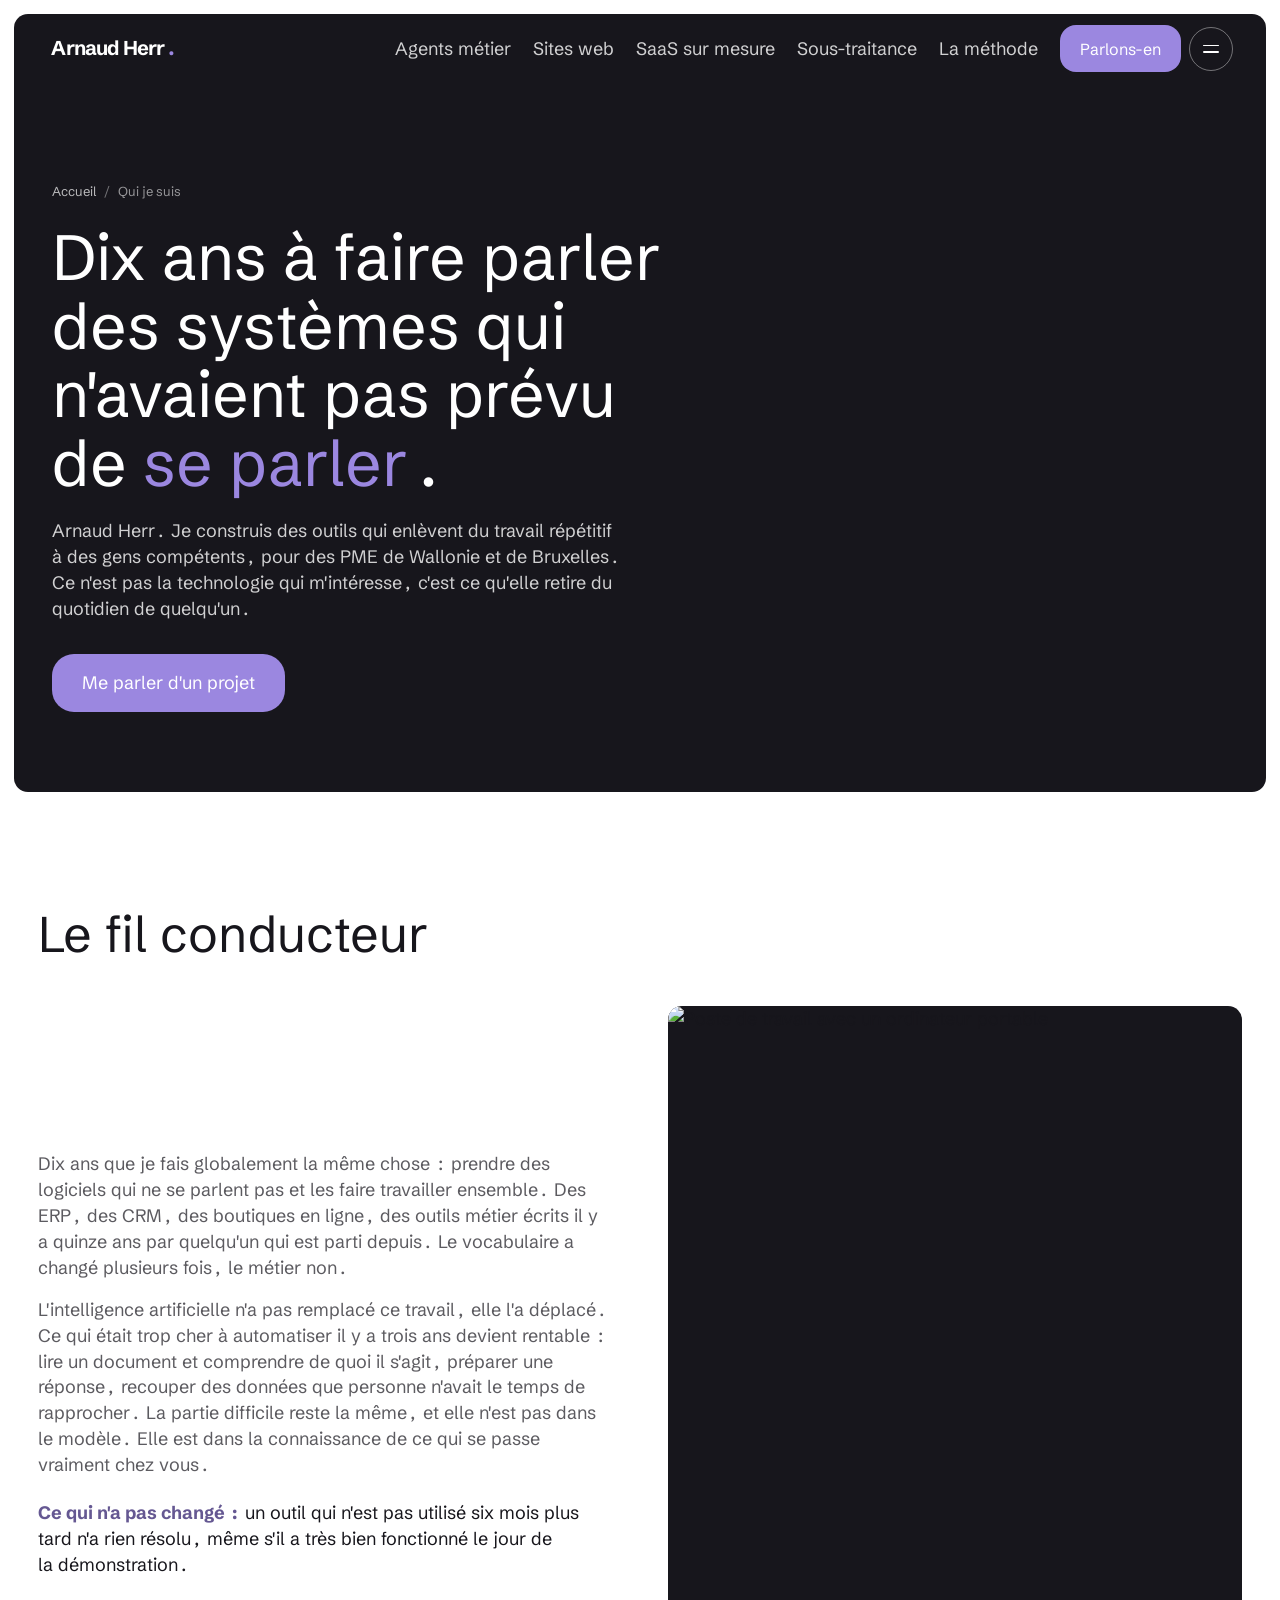
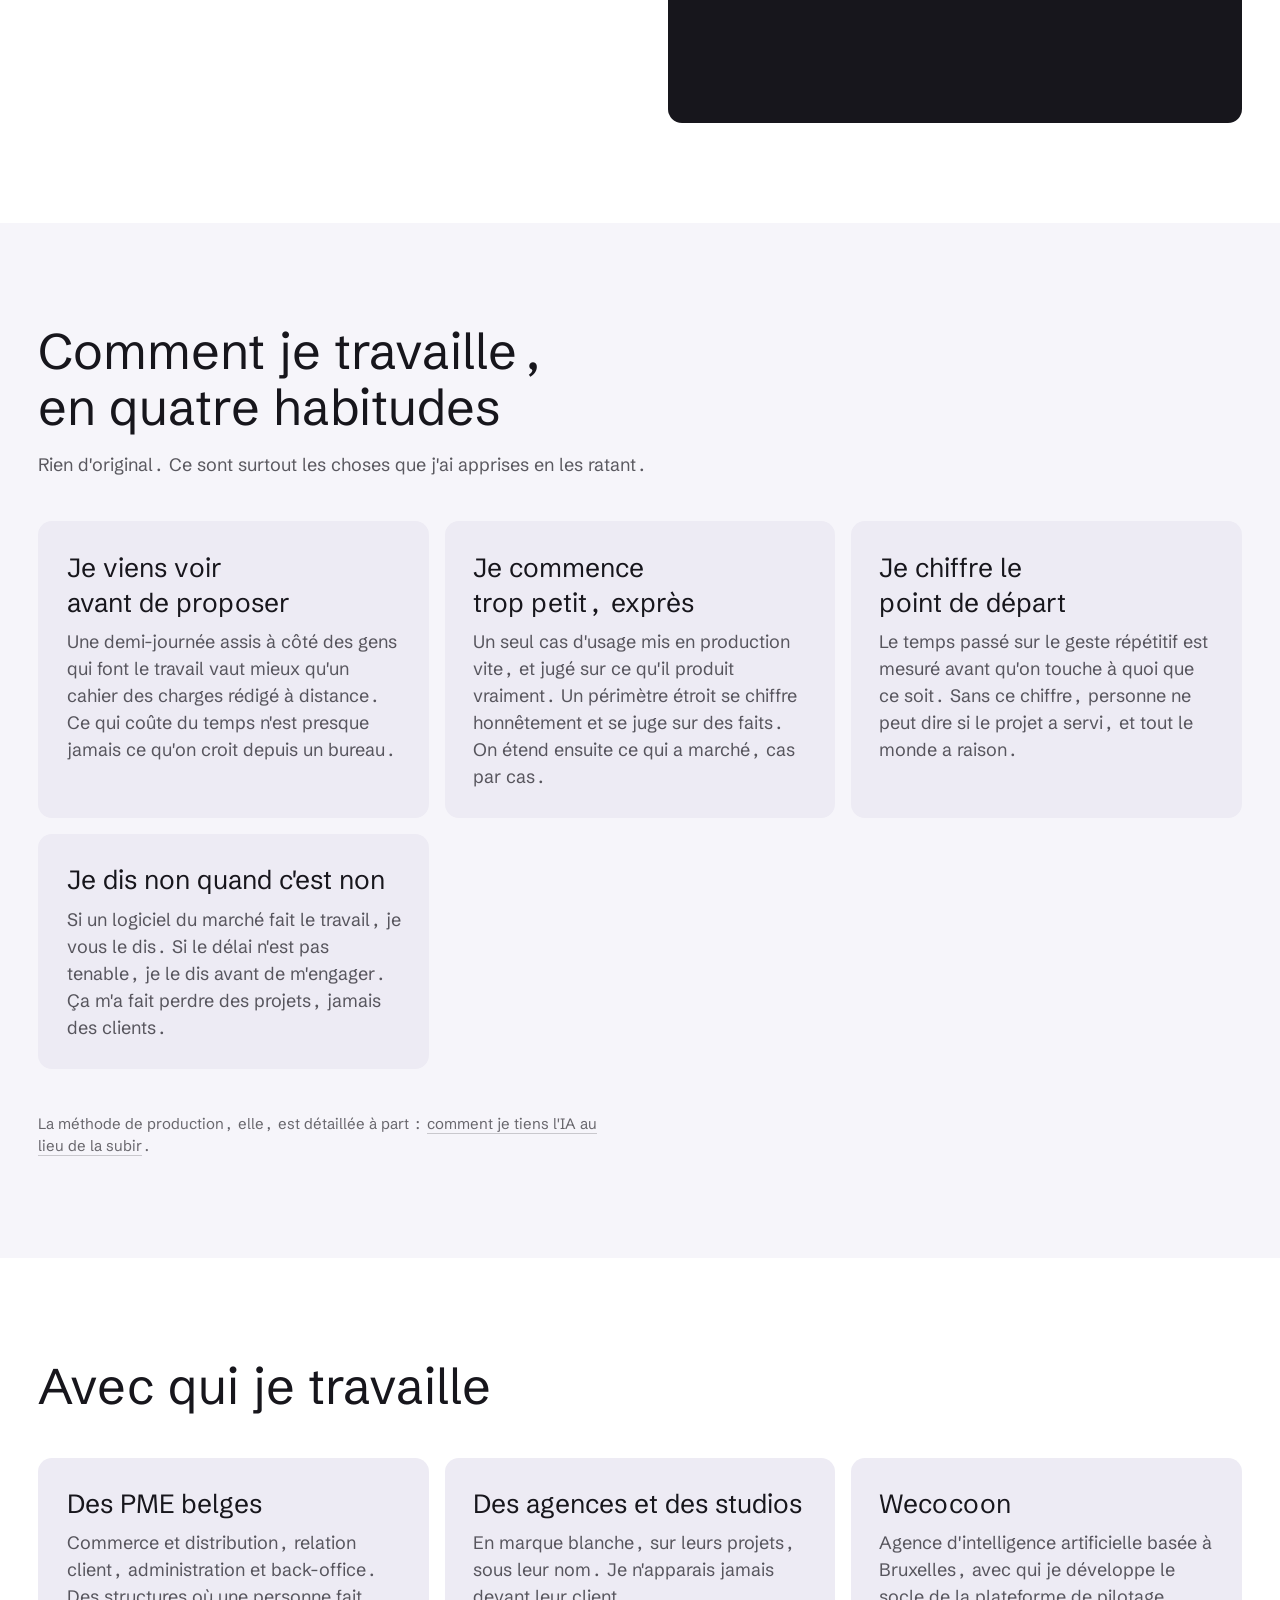
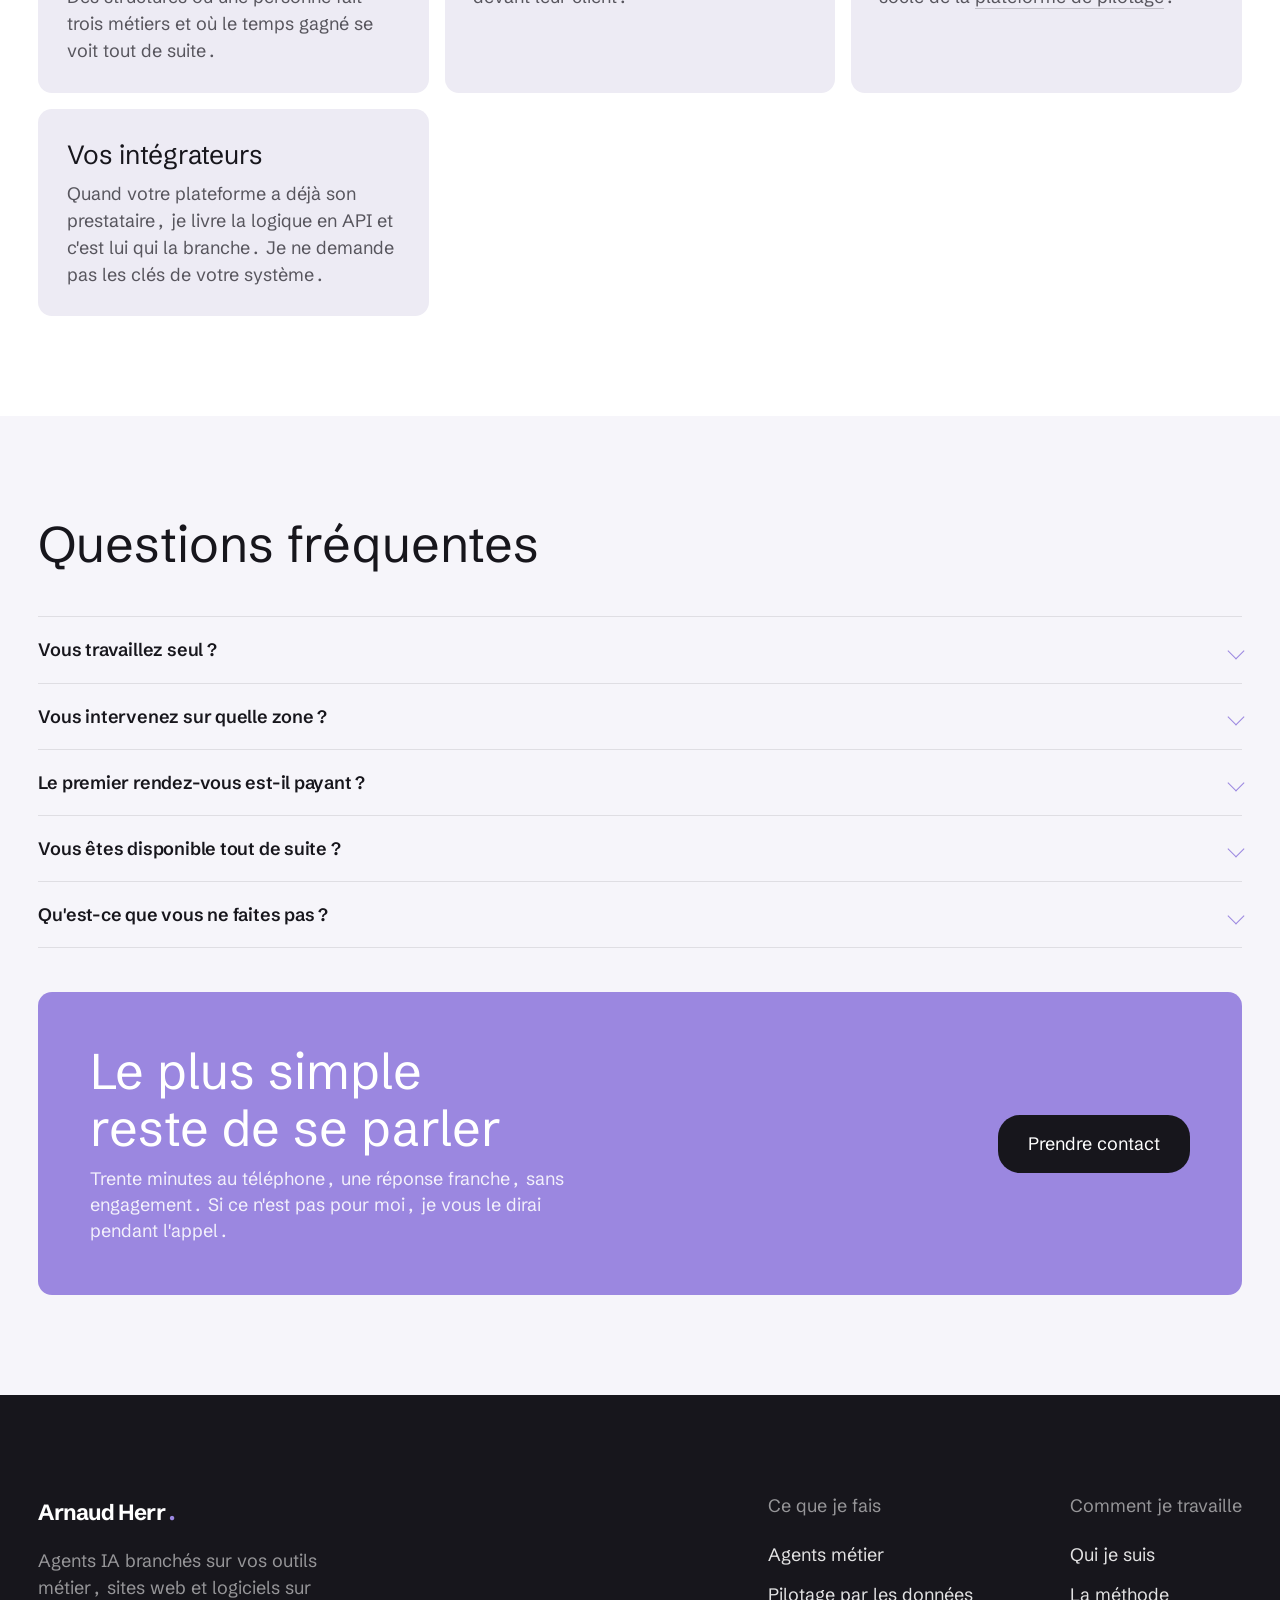
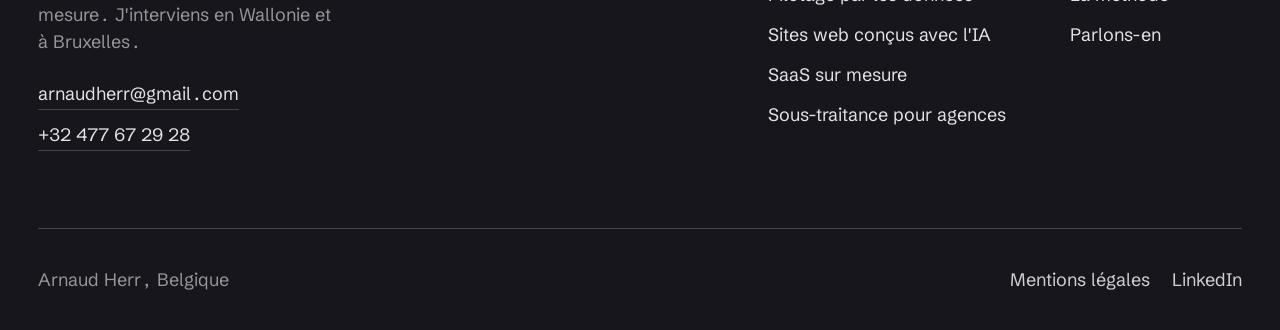
==== a-propos/index.html @ e5f5afd1 "Fait des phrases de renvoi des mentions plutot que du corps de texte Six paragraphes posés sous une " ====
<!DOCTYPE html>
<html lang="fr">
<head>
<meta charset="UTF-8">
<meta name="viewport" content="width=device-width, initial-scale=1">
<meta name="color-scheme" content="light only">
<meta name="theme-color" content="#1B1B19">

<title>Qui je suis | Arnaud Herr, Belgique</title>
<meta name="description" content="Arnaud Herr, dix ans à connecter des systèmes métier en Belgique. Agents IA, croisement de données, sites et logiciels sur mesure, pour des PME de Wallonie et de Bruxelles.">
<meta name="author" content="Arnaud Herr">
<meta name="robots" content="index, follow, max-image-preview:large, max-snippet:-1">
<link rel="canonical" href="https://paperstrip.github.io/website/a-propos/">

<meta property="og:type" content="profile">
<meta property="og:locale" content="fr_BE">
<meta property="og:site_name" content="Arnaud Herr">
<meta property="og:url" content="https://paperstrip.github.io/website/a-propos/">
<meta property="og:title" content="Qui je suis | Arnaud Herr, Belgique">
<meta property="og:description" content="Arnaud Herr, dix ans à connecter des systèmes métier en Belgique. Agents IA, croisement de données, sites et logiciels sur mesure, pour des PME de Wallonie et de Bruxelles.">
<meta property="og:image" content="https://paperstrip.github.io/website/assets/og.jpg">
<meta property="og:image:width" content="1200">
<meta property="og:image:height" content="630">
<meta name="twitter:card" content="summary_large_image">
<meta name="twitter:title" content="Qui je suis | Arnaud Herr, Belgique">
<meta name="twitter:description" content="Arnaud Herr, dix ans à connecter des systèmes métier en Belgique. Agents IA, croisement de données, sites et logiciels sur mesure, pour des PME de Wallonie et de Bruxelles.">
<meta name="twitter:image" content="https://paperstrip.github.io/website/assets/og.jpg">

<link rel="preload" href="../assets/fonts/sg-latin.woff2" as="font" type="font/woff2" crossorigin>
<link rel="stylesheet" href="../assets/site.css">
<script type="application/ld+json">
{
 "@context": "https://schema.org",
 "@graph": [
  {
   "@type": "AboutPage",
   "@id": "https://paperstrip.github.io/website/a-propos/#webpage",
   "url": "https://paperstrip.github.io/website/a-propos/",
   "name": "Qui je suis | Arnaud Herr, Belgique",
   "description": "Arnaud Herr, dix ans à connecter des systèmes métier en Belgique. Agents IA, croisement de données, sites et logiciels sur mesure, pour des PME de Wallonie et de Bruxelles.",
   "isPartOf": {
    "@id": "https://paperstrip.github.io/website/#website"
   },
   "inLanguage": "fr-BE",
   "primaryImageOfPage": {
    "@type": "ImageObject",
    "url": "https://paperstrip.github.io/website/assets/og.jpg",
    "width": 1200,
    "height": 630
   },
   "breadcrumb": {
    "@id": "https://paperstrip.github.io/website/a-propos/#breadcrumb"
   },
   "mainEntity": {
    "@id": "https://paperstrip.github.io/website/#person"
   }
  },
  {
   "@type": "BreadcrumbList",
   "@id": "https://paperstrip.github.io/website/a-propos/#breadcrumb",
   "itemListElement": [
    {
     "@type": "ListItem",
     "position": 1,
     "name": "Accueil",
     "item": "https://paperstrip.github.io/website/"
    },
    {
     "@type": "ListItem",
     "position": 2,
     "name": "Qui je suis",
     "item": "https://paperstrip.github.io/website/a-propos/"
    }
   ]
  },
  {
   "@type": "FAQPage",
   "@id": "https://paperstrip.github.io/website/a-propos/#faq",
   "isPartOf": {
    "@id": "https://paperstrip.github.io/website/a-propos/#webpage"
   },
   "inLanguage": "fr-BE",
   "mainEntity": [
    {
     "@type": "Question",
     "name": "Vous travaillez seul ?",
     "acceptedAnswer": {
      "@type": "Answer",
      "text": "Sur la prestation, oui, et c'est volontaire : vous parlez à la personne qui construit. Sur la plateforme de pilotage, le socle est développé en collaboration avec Wecocoon. Quand un projet dépasse ce que je peux tenir seul dans les délais, je le dis avant de m'engager plutôt qu'en cours de route."
     }
    },
    {
     "@type": "Question",
     "name": "Vous intervenez sur quelle zone ?",
     "acceptedAnswer": {
      "@type": "Answer",
      "text": "La Wallonie et Bruxelles pour les rendez-vous sur place, ce qui compte pour la première demi-journée passée à regarder le travail réel. Le reste se fait très bien à distance, y compris depuis la Flandre, mais je travaille en français."
     }
    },
    {
     "@type": "Question",
     "name": "Le premier rendez-vous est-il payant ?",
     "acceptedAnswer": {
      "@type": "Answer",
      "text": "Non. La réponse écrite, l'appel de trente minutes et la proposition chiffrée qui en découle ne vous coûtent rien : c'est du commercial, pas du travail. Le cadrage sur place, lui, est une prestation et il est facturé, comme tout ce qui suit. Je vous annonce le montant avant de commencer, et vous décidez à la fin de chaque étape si on continue. Je me méfie des prestataires qui offrent l'audit : ce qui est offert au départ se retrouve toujours dans la facture à l'arrivée."
     }
    },
    {
     "@type": "Question",
     "name": "Vous êtes disponible tout de suite ?",
     "acceptedAnswer": {
      "@type": "Answer",
      "text": "Cela dépend du mois. Dites-moi votre échéance au premier échange : si je ne peux pas la tenir, autant le savoir en trente minutes plutôt qu'après trois réunions."
     }
    },
    {
     "@type": "Question",
     "name": "Qu'est-ce que vous ne faites pas ?",
     "acceptedAnswer": {
      "@type": "Answer",
      "text": "Le référencement seul, sans le site. La reprise d'un projet dont personne ne veut assumer l'historique. Les démonstrations d'intelligence artificielle destinées à impressionner un comité. Et les projets où la réponse honnête est qu'un logiciel du marché ferait l'affaire pour moins cher : dans ce cas je le dis."
     }
    }
   ]
  }
 ]
}
</script>
</head>
<body>

<a class="skip" href="#main">Aller au contenu</a>

<header class="site-header" id="siteHeader">
  <div class="wrap">
    <div class="nav-in">
      <a href="../" class="logo">Arnaud Herr<span>.</span></a>
      <div class="nav-right">
        <nav class="nav-links" aria-label="Navigation principale">
          <a href="../">Agents métier</a>
          <a href="../sites-web-ia/">Sites web</a>
          <a href="../saas-sur-mesure/">SaaS sur mesure</a>
          <a href="../sous-traitance/">Sous-traitance</a>
          <a href="../ia-maitrisee/">La méthode</a>
        </nav>
        <a href="../contact/" class="btn btn-sm">Parlons-en</a>
        <button class="burger" id="burger" type="button" aria-expanded="false" aria-controls="megaMenu" aria-label="Ouvrir le menu">
          <span></span><span></span>
        </button>
      </div>
    </div>
    <div class="megamenu" id="megaMenu" role="dialog" aria-modal="true" aria-label="Menu principal" aria-hidden="true">
      <div class="wrap">
        <nav class="mega-nav" aria-label="Pages du site">
        <a href="../" class="mega-anim">
          <span class="i">01</span>
          <span class="t">Agents métier</span>
          <span class="d">La logique agentique livrée en API, branchée sur vos outils métier.</span>
        </a>
        <a href="../sites-web-ia/" class="mega-anim">
          <span class="i">02</span>
          <span class="t">Sites web</span>
          <span class="d">Statiques ou WordPress. Générés avec l'IA, puis repris à la main.</span>
        </a>
        <a href="../saas-sur-mesure/" class="mega-anim">
          <span class="i">03</span>
          <span class="t">SaaS sur mesure</span>
          <span class="d">Un outil taillé sur votre processus, construit en semaines.</span>
        </a>
        <a href="../sous-traitance/" class="mega-anim">
          <span class="i">04</span>
          <span class="t">Sous-traitance</span>
          <span class="d">Renfort technique en marque blanche pour agences et sociétés de services.</span>
        </a>
        <a href="../ia-maitrisee/" class="mega-anim">
          <span class="i">05</span>
          <span class="t">La méthode</span>
          <span class="d">La méthode derrière les offres : diriger, contraindre, vérifier, couper.</span>
        </a>
        <a href="../a-propos/" class="mega-anim" aria-current="page">
          <span class="i">06</span>
          <span class="t">Qui je suis</span>
          <span class="d">Dix ans à connecter des systèmes métier, en Wallonie et à Bruxelles.</span>
        </a>
        <a href="../contact/" class="mega-anim">
          <span class="i">07</span>
          <span class="t">Parlons-en</span>
          <span class="d">Trente minutes au téléphone, une réponse franche, sans engagement.</span>
        </a>
        </nav>
        <div class="mega-apart">
          <span class="lbl">Notre produit</span>
          <a href="../pilotage-donnees/" class="mega-anim">
            <span class="t">Pilotage par les données</span>
            <span class="d">Vos chiffres croisés avec le contexte extérieur, interrogeables en français.</span>
          </a>
        </div>
        <div class="mega-foot">
          <div>
            <p class="lbl">Écrire</p>
            <a href="mailto:arnaudherr@gmail.com">arnaudherr@gmail.com</a>
          </div>
          <div>
            <p class="lbl">Appeler</p>
            <a href="tel:+32477672928">+32 477 67 29 28</a>
          </div>
          <div>
            <p class="lbl">Suivre</p>
            <a href="https://www.linkedin.com/in/arnaud-herr/" rel="noopener">LinkedIn</a>
          </div>
          <div>
            <p class="lbl">Basé en</p>
            <span>Belgique</span>
          </div>
        </div>
      </div>
    </div>
  </div>
</header>

<main id="main">

  <section class="page-hero" aria-labelledby="h1">
    <div class="wrap">
      <nav class="crumb" aria-label="Fil d'Ariane">
        <ol>
          <li><a href="../">Accueil</a></li>
          <li><span aria-current="page">Qui je suis</span></li>
        </ol>
      </nav>
      <h1 id="h1" data-rv>Dix ans à faire parler des systèmes qui n'avaient pas prévu de <em>se parler</em>.</h1>
      <p class="lead" data-rv>Arnaud Herr. Je construis des outils qui enlèvent du travail répétitif à des gens
      compétents, pour des PME de Wallonie et de Bruxelles. Ce n'est pas la technologie qui m'intéresse, c'est ce
      qu'elle retire du quotidien de quelqu'un.</p>
      <p data-rv>
        <a href="../contact/" class="btn btn-block">Me parler d'un projet</a>
      </p>
    </div>
  </section>

  <section aria-labelledby="s1">
    <div class="wrap">
      <h2 class="sec-head" id="s1" data-rv>Le fil conducteur</h2>
      <div class="duo">
        <div class="prose" data-rv>
          <p>Dix ans que je fais globalement la même chose : prendre des logiciels qui ne se parlent pas et les
          faire travailler ensemble. Des ERP, des CRM, des boutiques en ligne, des outils métier écrits il y a
          quinze ans par quelqu'un qui est parti depuis. Le vocabulaire a changé plusieurs fois, le métier non.</p>
          <p>L'intelligence artificielle n'a pas remplacé ce travail, elle l'a déplacé. Ce qui était trop cher à
          automatiser il y a trois ans devient rentable : lire un document et comprendre de quoi il s'agit,
          préparer une réponse, recouper des données que personne n'avait le temps de rapprocher. La partie
          difficile reste la même, et elle n'est pas dans le modèle. Elle est dans la connaissance de ce qui se
          passe vraiment chez vous.</p>
          <p class="res"><b>Ce qui n'a pas changé :</b> un outil qui n'est pas utilisé six mois plus tard n'a rien
          résolu, même s'il a très bien fonctionné le jour de la démonstration.</p>
        </div>
        <div class="shot shot-4x5" data-rv="img">
          <img src="https://images.unsplash.com/photo-1531482615713-2afd69097998?auto=format&fit=crop&w=1000&q=80"
               width="1000" height="1250" loading="lazy" decoding="async" referrerpolicy="no-referrer"
               alt="Poste de travail avec un ordinateur portable">
        </div>
      </div>
    </div>
  </section>

  <section class="sec-soft" aria-labelledby="s2">
    <div class="wrap">
      <h2 class="sec-head" id="s2" data-rv>Comment je travaille, en quatre habitudes</h2>
      <p class="lead" data-rv>Rien d'original. Ce sont surtout les choses que j'ai apprises en les ratant.</p>

      <div class="g3">
        <article class="card" data-rv>
          <h3>Je viens voir avant de proposer</h3>
          <p>Une demi-journée assis à côté des gens qui font le travail vaut mieux qu'un cahier des charges rédigé
          à distance. Ce qui coûte du temps n'est presque jamais ce qu'on croit depuis un bureau.</p>
        </article>
        <article class="card" data-rv>
          <h3>Je commence trop petit, exprès</h3>
          <p>Un seul cas d'usage mis en production vite, et jugé sur ce qu'il produit vraiment. Un périmètre étroit se chiffre
          honnêtement et se juge sur des faits. On étend ensuite ce qui a marché, cas par cas.</p>
        </article>
        <article class="card" data-rv>
          <h3>Je chiffre le point de départ</h3>
          <p>Le temps passé sur le geste répétitif est mesuré avant qu'on touche à quoi que ce soit. Sans ce
          chiffre, personne ne peut dire si le projet a servi, et tout le monde a raison.</p>
        </article>
        <article class="card" data-rv>
          <h3>Je dis non quand c'est non</h3>
          <p>Si un logiciel du marché fait le travail, je vous le dis. Si le délai n'est pas tenable, je le dis
          avant de m'engager. Ça m'a fait perdre des projets, jamais des clients.</p>
        </article>
      </div>

      <p class="mention" data-rv>La méthode de production, elle, est détaillée à part :
      <a class="lnk" href="../ia-maitrisee/">comment je tiens l'IA au lieu de la subir</a>.</p>
    </div>
  </section>

  <section aria-labelledby="s3">
    <div class="wrap">
      <h2 class="sec-head" id="s3" data-rv>Avec qui je travaille</h2>
      <div class="g3">
        <article class="card" data-rv>
          <h3>Des PME belges</h3>
          <p>Commerce et distribution, relation client, administration et back-office. Des structures où une
          personne fait trois métiers et où le temps gagné se voit tout de suite.</p>
        </article>
        <article class="card" data-rv>
          <h3>Des agences et des studios</h3>
          <p>En marque blanche, sur leurs projets, sous leur nom. Je n'apparais jamais devant leur client.</p>
        </article>
        <article class="card" data-rv>
          <h3>Wecocoon</h3>
          <p>Agence d'intelligence artificielle basée à Bruxelles, avec qui je développe le socle de la
          <a class="lnk" href="../pilotage-donnees/">plateforme de pilotage</a>.</p>
        </article>
        <article class="card" data-rv>
          <h3>Vos intégrateurs</h3>
          <p>Quand votre plateforme a déjà son prestataire, je livre la logique en API et c'est lui qui la branche.
          Je ne demande pas les clés de votre système.</p>
        </article>
      </div>
    </div>
  </section>

  <section class="sec-soft" aria-labelledby="s4">
    <div class="wrap">
      <h2 class="sec-head" id="s4" data-rv>Questions fréquentes</h2>
      <div class="faq">
        <details>
          <summary>Vous travaillez seul ?</summary>
          <p>Sur la prestation, oui, et c'est volontaire : vous parlez à la personne qui construit. Sur la plateforme de pilotage, le socle est développé en collaboration avec Wecocoon. Quand un projet dépasse ce que je peux tenir seul dans les délais, je le dis avant de m'engager plutôt qu'en cours de route.</p>
        </details>
        <details>
          <summary>Vous intervenez sur quelle zone ?</summary>
          <p>La Wallonie et Bruxelles pour les rendez-vous sur place, ce qui compte pour la première demi-journée passée à regarder le travail réel. Le reste se fait très bien à distance, y compris depuis la Flandre, mais je travaille en français.</p>
        </details>
        <details>
          <summary>Le premier rendez-vous est-il payant ?</summary>
          <p>Non. La réponse écrite, l'appel de trente minutes et la proposition chiffrée qui en découle ne vous coûtent rien : c'est du commercial, pas du travail. Le cadrage sur place, lui, est une prestation et il est facturé, comme tout ce qui suit. Je vous annonce le montant avant de commencer, et vous décidez à la fin de chaque étape si on continue. Je me méfie des prestataires qui offrent l'audit : ce qui est offert au départ se retrouve toujours dans la facture à l'arrivée.</p>
        </details>
        <details>
          <summary>Vous êtes disponible tout de suite ?</summary>
          <p>Cela dépend du mois. Dites-moi votre échéance au premier échange : si je ne peux pas la tenir, autant le savoir en trente minutes plutôt qu'après trois réunions.</p>
        </details>
        <details>
          <summary>Qu'est-ce que vous ne faites pas ?</summary>
          <p>Le référencement seul, sans le site. La reprise d'un projet dont personne ne veut assumer l'historique. Les démonstrations d'intelligence artificielle destinées à impressionner un comité. Et les projets où la réponse honnête est qu'un logiciel du marché ferait l'affaire pour moins cher : dans ce cas je le dis.</p>
        </details>
      </div>
      <div class="band" data-rv>
        <div>
          <h2>Le plus simple reste de se parler</h2>
          <p>Trente minutes au téléphone, une réponse franche, sans engagement. Si ce n'est pas pour moi, je vous
          le dirai pendant l'appel.</p>
        </div>
        <a href="../contact/" class="btn btn-block">Prendre contact</a>
      </div>
    </div>
  </section>

</main>

<footer class="site-footer">
  <div class="wrap">

    <div class="foot-top">
      <div class="foot-brand">
        <a href="../" class="foot-logo">Arnaud Herr<span>.</span></a>
        <p>Agents IA branchés sur vos outils métier, sites web et logiciels sur mesure.
        J'interviens en Wallonie et à Bruxelles.</p>
        <div class="foot-contact">
          <a href="mailto:arnaudherr@gmail.com">arnaudherr@gmail.com</a>
          <a href="tel:+32477672928">+32 477 67 29 28</a>
        </div>
      </div>

      <nav class="foot-cols" aria-label="Plan du site">
        <div class="foot-col">
          <p class="foot-lbl">Ce que je fais</p>
          <a href="../">Agents métier</a><br>
          <a href="../pilotage-donnees/">Pilotage par les données</a><br>
          <a href="../sites-web-ia/">Sites web conçus avec l'IA</a><br>
          <a href="../saas-sur-mesure/">SaaS sur mesure</a><br>
          <a href="../sous-traitance/">Sous-traitance pour agences</a>
        </div>
        <div class="foot-col">
          <p class="foot-lbl">Comment je travaille</p>
          <a href="../a-propos/">Qui je suis</a><br>
          <a href="../ia-maitrisee/">La méthode</a><br>
          <a href="../contact/">Parlons-en</a>
        </div>
      </nav>
    </div>

    <div class="foot-end">
      <p>Arnaud Herr, Belgique</p>
      <p class="r">
        <a href="../mentions-legales/">Mentions légales</a>
        <a href="https://www.linkedin.com/in/arnaud-herr/" rel="noopener">LinkedIn</a>
      </p>
    </div>

  </div>
</footer>

<script src="../assets/site.js" defer></script>
</body>
</html>
---- assets/site.css ----
/* ---------- FONTE ----------
   La référence utilise Aeonik, police sous licence commerciale. Schibsted
   Grotesk la remplace : néo-grotesque libre, hauteur d'œil comparable,
   terminaisons droites. */
  @font-face{
    font-family:'Schibsted Grotesk';font-style:normal;font-weight:400 700;font-display:swap;
    src:url(fonts/sg-latin.woff2) format('woff2');
    unicode-range:U+0000-00FF,U+0131,U+0152-0153,U+02BB-02BC,U+02C6,U+02DA,U+02DC,U+0304,U+0308,U+0329,U+2000-206F,U+20AC,U+2122,U+2191,U+2193,U+2212,U+2215,U+FEFF,U+FFFD;
  }
  @font-face{
    font-family:'Schibsted Grotesk';font-style:normal;font-weight:400 700;font-display:swap;
    src:url(fonts/sg-latin-ext.woff2) format('woff2');
    unicode-range:U+0100-02BA,U+02BD-02C5,U+02C7-02CC,U+02CE-02D7,U+02DD-02FF,U+0304,U+0308,U+0329,U+1D00-1DBF,U+1E00-1E9F,U+1EF2-1EFF,U+2020,U+20A0-20AB,U+20AD-20C0,U+2113,U+2C60-2C7F,U+A720-A7FF;
  }

  :root{
    color-scheme:light only;

    /* ==================================================================
       LES SEULES VALEURS À CHANGER POUR RHABILLER LE SITE
       Tout le reste en découle. Après modification, relancer la
       vérification de contraste : tools/contraste.js
       ================================================================== */
    --brand-ink:#17161C;      /* sombre : texte, aplats, pied de page */
    --brand-accent:#9B87E0;   /* accent : boutons, liens, pastilles */
    --brand-second:#DAD1F2;   /* secondaire : tuile de chiffre */
    --brand-tint:#EDEBF4;     /* teinte claire : cartes */
    --brand-tint-2:#F6F5FA;   /* teinte très claire : fonds de section */
    --brand-page:#FFFFFF;     /* fond de page */
    --brand-light:#FFFFFF;    /* texte et éléments sur fond sombre */
    --brand-on-accent:var(--brand-light); /* texte posé sur l'accent, à passer en sombre si l'accent est clair */
    --brand-shade:#201F27;    /* voile posé sur les photos */
    /* dégradé du bas de hero, repris tel quel de la référence.
       Remplacer #000 par une autre teinte pour le colorer. */
    --hero-overlay:linear-gradient(to top,#000,#000000fa 9.99%,#000000ec 19.07%,#000000d7 27.44%,#000000bd 35.26%,#0000009f 42.72%,#00000080,#00000060 57.28%,#00000042 64.74%,#00000028 72.56%,#00000013 80.93%,#00000005 90.01%,#0000);
    /* ================================================================== */

    /* --- dérivés, à ne pas modifier à la main --- */
    --ink:var(--brand-ink);
    --ink-70:color-mix(in srgb,var(--brand-ink) 70%,transparent);
    /* 64% et non 60% : a 60% ce gris tombait a 4,49 sur --brand-tint,
       soit un cheveu sous le minimum AA de 4,5 */
    --ink-45:color-mix(in srgb,var(--brand-ink) 64%,transparent);
    --line:color-mix(in srgb,var(--brand-ink) 10%,transparent);
    --line-2:color-mix(in srgb,var(--brand-ink) 20%,transparent);

    --coral:var(--brand-accent);
    --coral-d:var(--brand-ink);   /* la référence remplit le bouton d'encre au survol */
    /* accent assombri pour rester lisible en petit corps sur fond clair.
       Si vous changez --brand-accent pour une teinte très claire, vérifiez
       ce contraste : il n'est pas garanti automatiquement. */
    --coral-t:color-mix(in srgb,var(--brand-accent) 65%,#000);

    --lavender:var(--brand-second);
    --soft:var(--brand-tint);
    --chablis:var(--brand-tint-2);

    /* échelle d'opacité sur fond sombre */
    --on-dark:var(--brand-light);
    --on-dark-88:color-mix(in srgb,var(--brand-light) 88%,transparent);
    --on-dark-80:color-mix(in srgb,var(--brand-light) 80%,transparent);
    --on-dark-70:color-mix(in srgb,var(--brand-light) 70%,transparent);
    --on-dark-55:color-mix(in srgb,var(--brand-light) 55%,transparent);
    --on-dark-40:color-mix(in srgb,var(--brand-light) 40%,transparent);
    --on-dark-20:color-mix(in srgb,var(--brand-light) 20%,transparent);
    --on-dark-12:color-mix(in srgb,var(--brand-light) 12%,transparent);

    /* encre appliquée sur un aplat d'accent */
    --on-accent-88:color-mix(in srgb,var(--brand-ink) 88%,transparent);
    --on-coral:var(--brand-on-accent);
    --on-coral-88:color-mix(in srgb,var(--brand-on-accent) 88%,transparent);

    /* Rayons : 14px pour les blocs, 22px pour les boutons */
    --r:14px;
    --r-sm:10px;
    --r-bar:16px;
    --r-btn:22px;
    --r-tag:13px;
    --pill:100px;
    --inset:0px;              /* retrait des blocs pleine largeur, cf. altCtn */

    --m:5.33vw;
    --sec:50px;
    --ease:cubic-bezier(.215,.61,.355,1);
    --face:'Schibsted Grotesk',-apple-system,BlinkMacSystemFont,'Segoe UI',sans-serif;

    --t-h1:32px;
    --t-h2:26px;
    --t-h3:20px;
    --t-body:16px;
    --t-lead:16px;
    --t-sm:16px;
    --t-xs:10px;
    --t-mention:14px;
  }

  @media(min-width:700px){
    :root{
      --m:6.72vw;
      --sec:100px;
      --inset:14px;
      --t-h1:clamp(50px,4.2vw + 10px,84px);
      --t-h2:clamp(38px,3.125vw + 10px,64px);
      --t-h3:clamp(18px,1.273vw + 10px,32px);
      --t-body:18px;
      --t-lead:clamp(18px,0.578vw + 10px,20px);
      --t-sm:18px;
      --t-xs:13px;
      --t-mention:15px;
    }
  }
  @media(min-width:1024px){:root{--m:3vw}}
  @media(min-width:1281px){:root{--m:5.78vw;--inset:22px}}
  @media(min-width:1929px){:root{--m:calc((100vw - 1728px) / 2)}}

  *{box-sizing:border-box;margin:0;padding:0}
  /* une regle d'auteur comme .form{display:grid} l'emporte sur le [hidden]
     de la feuille par defaut du navigateur : il faut le reaffirmer ici */
  [hidden]{display:none!important}
  html{scroll-behavior:smooth;background:var(--brand-page);overflow-x:hidden;scroll-padding-top:92px;-webkit-text-size-adjust:100%}

  body{
    background:var(--brand-page);color:var(--ink);
    font-family:var(--face);font-size:var(--t-body);font-weight:400;
    line-height:1.44;letter-spacing:0;
    font-variant-numeric:tabular-nums;
    -webkit-font-smoothing:antialiased;-moz-osx-font-smoothing:grayscale;
    overflow-x:hidden;
  }

  /* ---------- TYPO ---------- */
  h1,h2,h3{font-weight:600;text-wrap:balance;overflow-wrap:break-word}
  /* le h1 remplit ses lignes : balance produisait une derniere ligne orpheline */
  /* La référence ne pose AUCUN interlettrage sur ses titres et les compose en
     graisse normale, pas en semi-gras. C'est ce qui lui donne son calme. */
  h1,h2,h3{font-weight:400;letter-spacing:0;text-wrap:balance;overflow-wrap:break-word}
  h1{font-size:var(--t-h1);line-height:1.34;text-wrap:pretty}
  h2{font-size:var(--t-h2);line-height:1.32}
  h3{font-size:var(--t-h3);line-height:1.44}
  @media(min-width:700px){
    h1{line-height:1.08}
    h2{line-height:1.125}
    h3{line-height:1.34}
  }
  p{text-wrap:pretty}
  .lead{font-size:var(--t-lead);line-height:1.44;color:var(--ink-70);max-width:56ch}
  /* Phrase de renvoi ou de précision posée sous une grille de cartes. Elle se
     lit comme une mention, pas comme un paragraphe : plus petite, plus grise,
     et franchement détachée du bloc qui la précède. */
  .mention{
    margin-top:clamp(28px,3.6vw,44px);max-width:64ch;
    font-size:var(--t-mention);line-height:1.5;color:var(--ink-45);
  }
  /* .caption de la référence : très petit, graisse normale, interlettré */
  .eyebrow{
    display:block;
    font-size:var(--t-xs);font-weight:400;line-height:1;
    letter-spacing:.1em;text-transform:uppercase;
  }

  a{color:inherit;text-decoration:none}
  img{display:block;max-width:100%}
  ul,ol{list-style:none}

  .wrap{width:100%;max-width:1728px;margin-inline:auto;padding-inline:var(--m)}

  .skip{
    position:absolute;left:-9999px;top:0;z-index:200;
    background:var(--ink);color:var(--on-dark);padding:12px 18px;border-radius:var(--r-sm);font-size:var(--t-sm);
  }
  .skip:focus{left:var(--m);top:12px}
  :focus-visible{outline:2px solid var(--coral);outline-offset:3px;border-radius:4px}

  /* ---------- COMMANDES (aucune ombre, aucun halo) ---------- */
  .btn{
    display:inline-flex;align-items:center;justify-content:center;gap:10px;white-space:nowrap;
    background:var(--coral);color:var(--on-coral);
    height:54px;padding:0 30px;border-radius:var(--r-btn);
    font-size:15px;font-weight:400;letter-spacing:0;line-height:1;
    border:none;
    transition:background .3s ease-in-out;
  }
  .btn svg{flex:none;transition:transform .25s var(--ease)}
  .btn:hover{background:var(--ink)}
  @media(min-width:700px){.btn{height:58px;font-size:18px}}
  .btn:hover svg{transform:translateX(3px)}
  .btn-sm{height:42px;padding:0 15px;font-size:14px;border-radius:16px}
  @media(min-width:700px){.btn-sm{height:47px;padding:0 20px;font-size:16px}}
  .btn-block{width:100%}
  @media(min-width:640px){.btn-block{width:auto}}


  .tag{
    display:inline-flex;align-items:center;gap:8px;white-space:nowrap;
    background:transparent;border:1px solid var(--on-dark-20);
    color:var(--on-dark);
    min-height:31px;padding:3px 10px;border-radius:var(--r-bar);
    font-size:var(--t-xs);font-weight:400;line-height:1;
    letter-spacing:.1em;text-transform:uppercase;
    transition:background .25s var(--ease),border-color .25s var(--ease),color .25s var(--ease);
  }
  .tag:hover{background:var(--coral);border-color:var(--coral);color:var(--on-coral)}

  /* ---------- EN-TÊTE ---------- */
  .site-header{position:fixed;top:clamp(10px,1.6vw,16px);left:0;right:0;z-index:60}
  .nav-in{
    /* le mega menu est un descendant de l'en-tête : la barre doit rester au-dessus */
    position:relative;z-index:60;
    display:flex;align-items:center;justify-content:space-between;gap:10px;
    background:transparent;border:1px solid transparent;
    border-radius:var(--r-bar);
    padding:8px 8px 8px 12px;
    transition:background .3s var(--ease),padding .3s var(--ease);
  }
  /* la barre n'apparaît qu'une fois le hero dépassé */
  .site-header.is-stuck .nav-in{background:var(--brand-page);padding-left:20px}
  .site-header.is-stuck .logo{color:var(--ink)}
  .site-header.is-stuck .nav-links a{color:var(--ink-70)}
  .site-header.is-stuck .nav-links a:hover{color:var(--ink)}
  .site-header.is-stuck .burger{background:var(--ink);border-color:var(--ink)}
  .logo{font-size:1.25rem;font-weight:700;letter-spacing:-.04em;color:var(--on-dark);white-space:nowrap}
  .logo span{color:var(--coral)}
  .nav-right{display:flex;align-items:center;gap:8px;flex-shrink:0}
  .nav-links{display:flex;gap:26px;margin-right:14px}
  .nav-links a{
    position:relative;font-size:var(--t-sm);color:var(--on-dark-80);
    white-space:nowrap;transition:color .25s var(--ease);
  }
  .nav-links a::after{
    content:'';position:absolute;left:0;right:0;bottom:-4px;height:1px;background:var(--coral);
    transform:scaleX(0);transform-origin:left;transition:transform .3s var(--ease);
  }
  .nav-links a:hover{color:var(--on-dark)}
  .nav-links a:hover::after{transform:scaleX(1)}

  .burger{
    width:44px;height:44px;border-radius:var(--pill);flex:none;cursor:pointer;
    border:1px solid var(--on-dark-40);background:transparent;
    display:flex;align-items:center;justify-content:center;flex-direction:column;gap:5px;
    transition:background .25s var(--ease),border-color .25s var(--ease);
  }
  .burger span{display:block;width:16px;height:1.5px;background:var(--brand-page);border-radius:2px;transition:transform .3s var(--ease),opacity .2s}
  .burger[aria-expanded="true"] span:first-child{transform:translateY(3.25px) rotate(45deg)}
  .burger[aria-expanded="true"] span:last-child{transform:translateY(-3.25px) rotate(-45deg)}

  /* ---------- MEGA MENU PLEIN ÉCRAN ---------- */
  body.menu-open{overflow:hidden}
  /* la barre s'efface : logo et croix flottent sur le voile */
  body.menu-open .site-header .nav-in{background:transparent;padding-left:12px}
  body.menu-open .site-header .logo{color:var(--on-dark)}
  body.menu-open .site-header .burger{background:transparent;border-color:var(--on-dark-40)}
  body.menu-open .nav-right .btn,
  body.menu-open .nav-links{opacity:0;pointer-events:none;transition:opacity .2s}
  .burger[aria-expanded="true"]{background:var(--on-dark-12);border-color:var(--on-dark-40)}

  .megamenu{
    position:fixed;inset:0;z-index:50;
    background:var(--ink);
    /* centré quand il y a la place, jamais rogné en haut quand il déborde :
       justify-content:center couperait le début du contenu défilant */
    display:flex;flex-direction:column;justify-content:flex-start;
    overflow-y:auto;overscroll-behavior:contain;
    padding-block:clamp(104px,24vw,148px) clamp(32px,6vw,56px);
    opacity:0;visibility:hidden;
    /* visibility est une propriété discrète : transitionnée, elle bascule à
       mi-course et le menu refuse le focus pendant 175ms. On la retarde donc
       à la fermeture, et on l'applique sans délai à l'ouverture. */
    transition:opacity .35s var(--ease),visibility 0s linear .35s;
  }
  .megamenu.is-open{
    opacity:1;visibility:visible;
    transition:opacity .35s var(--ease),visibility 0s linear 0s;
  }
  .megamenu > .wrap{margin-block:auto}
  .megamenu .eyebrow{color:var(--on-dark-55)}

  .mega-nav{display:grid;margin-top:clamp(18px,3vw,26px)}
  .mega-nav a{
    display:grid;grid-template-columns:auto 1fr;align-items:baseline;
    gap:0 clamp(12px,2vw,20px);padding:clamp(15px,2.4vw,22px) 0;
    border-top:1px solid var(--on-dark-12);
  }
  .mega-nav a:last-child{border-bottom:1px solid var(--on-dark-12)}

  /* Le produit n'est pas une prestation : il sort de la liste numérotée et
     porte sa propre couleur, celle de la plateforme. */
  .mega-apart{margin-top:clamp(22px,3vw,32px)}
  .mega-apart .lbl{
    display:block;font-size:var(--t-xs);font-weight:400;line-height:1;
    letter-spacing:.1em;text-transform:uppercase;color:var(--on-dark-40);
    margin-bottom:12px;
  }
  .mega-apart a{
    display:block;padding:clamp(15px,2.4vw,22px) 0 0;
    border-top:1px solid var(--on-dark-20);
  }
  .mega-apart .t{
    display:flex;align-items:center;gap:11px;
    font-size:clamp(1.5rem,1.05rem + 1.9vw,2.25rem);
    line-height:1.16;letter-spacing:-.02em;font-weight:600;color:var(--on-dark);
    transition:color .25s var(--ease);
  }
  .mega-apart .t::before{
    content:'';flex:none;width:11px;height:11px;border-radius:var(--pill);
    background:#CEF163;
  }
  .mega-apart .d{
    display:block;margin-top:7px;max-width:46ch;
    font-size:var(--t-sm);line-height:1.45;color:var(--on-dark-55);
  }
  .mega-apart a:hover .t{color:#CEF163}
  .mega-nav .i{
    font-size:var(--t-xs);font-weight:700;letter-spacing:.1em;
    color:var(--on-dark-40);font-variant-numeric:tabular-nums;
  }
  .mega-nav .t{
    font-size:clamp(1.75rem,1.19rem + 2.35vw,2.75rem);/* 28 → 44 */
    line-height:1.16;letter-spacing:-.02em;font-weight:600;color:var(--on-dark);
    transition:color .25s var(--ease);
  }
  .mega-nav .d{
    grid-column:2;margin-top:7px;max-width:46ch;
    font-size:var(--t-sm);line-height:1.45;color:var(--on-dark-55);
  }
  .mega-nav a:hover .t,.mega-nav a:focus-visible .t{color:var(--coral)}
  .mega-nav a[aria-current="page"] .i{color:var(--coral)}
  .mega-nav a[aria-current="page"] .t{color:var(--coral)}

  .mega-foot{
    display:flex;flex-wrap:wrap;gap:22px clamp(28px,5vw,56px);
    margin-top:clamp(28px,5vw,44px);
  }
  .mega-foot .lbl{
    font-size:var(--t-xs);font-weight:700;letter-spacing:.14em;text-transform:uppercase;
    color:var(--on-dark-40);margin-bottom:7px;
  }
  .mega-foot a,.mega-foot span{color:var(--on-dark-88);font-size:var(--t-body)}
  .mega-foot a{border-bottom:1px solid var(--on-dark-20);padding-bottom:2px;transition:color .25s var(--ease),border-color .25s var(--ease)}
  .mega-foot a:hover{color:var(--coral);border-color:var(--coral)}

  /* entrée décalée, pilotée par la classe d'ouverture */
  .mega-anim{opacity:0;transform:translate3d(0,14px,0);transition:opacity .5s var(--ease),transform .5s var(--ease)}
  .megamenu.is-open .mega-anim{opacity:1;transform:none}
  .megamenu.is-open .mega-anim:nth-child(1){transition-delay:.06s}
  .megamenu.is-open .mega-anim:nth-child(2){transition-delay:.12s}
  .megamenu.is-open .mega-anim:nth-child(3){transition-delay:.18s}
  .megamenu.is-open .mega-anim:nth-child(4){transition-delay:.24s}
  .megamenu.is-open .mega-anim:nth-child(5){transition-delay:.30s}
  .megamenu.is-open .mega-anim:nth-child(6){transition-delay:.36s}
  .megamenu.is-open .mega-foot{transition-delay:.42s}

  @media(min-width:900px){
    .mega-nav a{grid-template-columns:auto minmax(0,1fr) minmax(0,1fr);align-items:center}
    .mega-nav .d{grid-column:3;margin-top:0;text-align:left}
  }
  @media(max-width:960px){.nav-links{display:none}}
  @media(prefers-reduced-motion:reduce){
    .megamenu,.mega-anim{transition:none}
  }
  @media(max-width:400px){
    .nav-in{padding:7px 7px 7px 16px}
    .logo{font-size:1.0625rem}
  }

  /* ---------- HERO ---------- */
  .hero{
    position:relative;min-height:min(94svh,880px);
    display:flex;align-items:flex-end;overflow:hidden;
    background:var(--ink);
  }
  .hero-bg{position:absolute;inset:0;overflow:hidden}
  .hero-bg img{width:100%;height:100%;object-fit:cover;opacity:.8}
  .hero::after{
    content:'';position:absolute;inset:0;pointer-events:none;
    /* la référence assombrit au noir pur, ce qui laisse la photo garder
       ses couleurs au lieu de la teinter en bleu */
    inset:45% 0 0;
    background:var(--hero-overlay);
  }
  .hero-content{
    position:relative;z-index:5;width:100%;
    padding-top:clamp(116px,26vw,180px);
    padding-bottom:clamp(48px,9vw,84px);
  }
  .hero .eyebrow{color:var(--on-dark-70);margin:22px 0 20px}
  .hero h1{color:var(--on-dark);max-width:14ch;margin-bottom:26px}
  .hero h1 em{font-style:normal;color:var(--coral)}
  .hero-tags{display:flex;gap:9px;flex-wrap:wrap;align-items:center}
  @media(max-width:640px){.hero{min-height:100svh}}

  /* ---------- SECTIONS ---------- */
  main section{padding-block:var(--sec)}
  .sec-soft{background:var(--chablis)}
  .sec-head{max-width:22ch}
  .sec-head + .lead{margin-top:16px}

  .subline{padding-block:clamp(52px,10vw,78px) 0}
  .subline p{
    font-size:var(--t-h3);font-weight:400;line-height:1.44;max-width:30ch;
  }
  .subline b{color:var(--violet);font-weight:600}

  .prose p{color:var(--ink-70);margin-bottom:16px;max-width:60ch}
  .prose p:last-child{margin-bottom:0}
  .prose .res{color:var(--ink);margin-top:22px}
  .prose .res b{font-weight:700;color:var(--coral-t)}

  .duo{display:grid;grid-template-columns:1fr 1fr;gap:clamp(28px,5vw,56px);align-items:center;margin-top:clamp(30px,4vw,44px)}
  @media(max-width:900px){.duo{grid-template-columns:1fr}}

  .shot{border-radius:var(--r);overflow:hidden;background:var(--ink)}
  .shot img{width:100%;height:100%;object-fit:cover}
  .shot-4x5{aspect-ratio:4/5}
  @media(max-width:900px){.shot-4x5{aspect-ratio:16/11}}

  /* ---------- RAIL ---------- */
  .rail{display:grid;grid-template-columns:repeat(3,1fr);gap:16px;margin-top:clamp(30px,4vw,44px)}
  @media(max-width:1000px){
    .rail{
      display:flex;gap:12px;overflow-x:auto;
      scroll-snap-type:x mandatory;-webkit-overflow-scrolling:touch;
      margin-inline:calc(var(--m) * -1);
      padding:4px var(--m) 14px;scroll-padding-left:var(--m);scrollbar-width:none;
    }
    .rail::-webkit-scrollbar{display:none}
    .rail > *{flex:0 0 min(85%,400px);scroll-snap-align:center}
  }
  .rail-hint{
    display:none;margin-top:8px;font-size:var(--t-xs);letter-spacing:.12em;
    text-transform:uppercase;font-weight:700;color:var(--ink-45);
  }
  @media(max-width:1000px){.rail-hint{display:block}}

  .pcard{
    position:relative;border-radius:var(--r);overflow:hidden;
    min-height:480px;display:flex;align-items:flex-end;
    background:var(--ink);
  }
  @media(max-width:1000px){.pcard{min-height:420px}}
  .pcard > img{position:absolute;inset:0;width:100%;height:100%;object-fit:cover;opacity:.8;transition:transform .7s var(--ease)}
  .pcard:hover > img{transform:scale(1.04)}
  .pcard-panel{
    /* rayons concentriques : écart 6px, donc rayon intérieur = 10 - 6 */
    position:relative;z-index:3;margin:6px;padding:24px 22px;
    border-radius:5px;width:calc(100% - 12px);
    background:var(--on-dark-12);border:1px solid var(--on-dark-12);
    backdrop-filter:blur(20px);-webkit-backdrop-filter:blur(20px);
  }
  .pcard-panel h3{color:var(--on-dark);margin-bottom:10px}
  .pcard-panel p{color:var(--on-dark-80);font-size:var(--t-body);line-height:1.5}
  .pcard-panel .out{
    margin-top:16px;font-size:var(--t-xs);font-weight:700;color:var(--coral);
    letter-spacing:.005em;
  }

  /* ---------- BENTO ---------- */
  .bento{display:grid;grid-template-columns:repeat(6,1fr);gap:14px;margin-top:clamp(30px,4vw,44px)}
  .b{
    background:var(--soft);border-radius:var(--r);padding:clamp(22px,2.2vw,30px);
    min-height:230px;display:flex;flex-direction:column;justify-content:flex-end;
  }
  .b h3{margin-bottom:8px}
  .b p{color:var(--ink-70);font-size:var(--t-body);line-height:1.5;max-width:42ch}
  .b-3{grid-column:span 3}.b-2{grid-column:span 2}
  /* la consigne « texte clair » portait sur l'orange ; sur le lavande, du
     blanc tomberait à 1,9:1, donc l'encre est conservée ici */
  .b-ink{background:var(--lavender)}
  .b-ink h3,.b-ink .big{color:var(--ink)}
  .b-ink p{color:var(--on-accent-88)}
  .b-ink .big{
    font-size:var(--t-h2);font-weight:400;
    letter-spacing:0;line-height:1.1;margin-bottom:10px;
  }
  .b-coral{background:var(--coral)}
  .b-coral h3{color:var(--on-coral)}
  .b-coral p{color:var(--on-coral-88)}
  .b-photo{padding:0;overflow:hidden;position:relative;background:var(--ink)}
  .b-photo img{position:absolute;inset:0;width:100%;height:100%;object-fit:cover;transition:transform .7s var(--ease)}
  .b-photo:hover img{transform:scale(1.04)}
  @media(max-width:1000px){
    .bento{grid-template-columns:1fr;gap:12px}
    .b-3,.b-2{grid-column:span 1}
    /* en colonne, l'alignement bas creusait un vide en haut de chaque tuile */
    .b{min-height:0;justify-content:flex-start}
    .b-photo{min-height:220px}
  }

  /* ---------- MANIFESTE ---------- */
  .mani{position:relative;border-radius:var(--r);overflow:hidden;min-height:400px;display:flex;align-items:center;background:var(--ink)}
  .mani img{position:absolute;inset:0;width:100%;height:100%;object-fit:cover;opacity:.62}
  .mani::after{content:'';position:absolute;inset:0;background:linear-gradient(30deg,color-mix(in srgb,var(--brand-shade) 85%,transparent),color-mix(in srgb,var(--brand-shade) 0%,transparent) 60%)}
  .mani blockquote{position:relative;z-index:4;padding:clamp(28px,6vw,68px);max-width:740px}
  .mani p{
    font-size:var(--t-h3);line-height:1.44;font-weight:400;color:var(--on-dark);max-width:26ch;
  }
  .mani footer{
    display:block;margin-top:20px;padding:0;
    font-size:var(--t-sm);font-weight:400;line-height:1.5;
    letter-spacing:0;color:var(--on-dark-70);
  }

  /* ---------- TERRAINS ---------- */
  .terr .shot{aspect-ratio:5/4;margin-bottom:14px}
  .terr h3{margin-bottom:6px}
  .terr p{color:var(--ink-70);font-size:var(--t-body);line-height:1.5}

  /* ---------- MÉTHODE ---------- */
  .step{background:var(--brand-page);border-radius:var(--r);padding:clamp(24px,2.3vw,30px);border:1px solid var(--line)}
  .sec-soft .step{border-color:transparent}
  .step .n{
    width:38px;height:38px;border-radius:var(--pill);background:var(--coral);color:var(--on-coral);
    display:flex;align-items:center;justify-content:center;
    font-weight:700;font-size:var(--t-sm);line-height:1;margin-bottom:18px;
  }
  .step h3{margin-bottom:8px}
  .step p{color:var(--ink-70);font-size:var(--t-body);line-height:1.5}

  /* ---------- CADRE ---------- */
  .tlist li{padding:18px 0;border-bottom:1px solid var(--line)}
  .tlist li:first-child{border-top:1px solid var(--line)}
  .tlist h3{font-size:var(--t-body);font-weight:700;letter-spacing:-.012em;margin-bottom:3px}
  .tlist p{color:var(--ink-70);font-size:var(--t-body);line-height:1.5}

  /* ---------- CTA ---------- */
  .cta{position:relative;border-radius:var(--r);overflow:hidden;min-height:420px;display:flex;align-items:center;background:var(--ink)}
  .cta img{position:absolute;inset:0;width:100%;height:100%;object-fit:cover;opacity:.55}
  .cta::after{content:'';position:absolute;inset:0;background:linear-gradient(30deg,color-mix(in srgb,var(--brand-shade) 85%,transparent),color-mix(in srgb,var(--brand-shade) 0%,transparent) 60%)}
  .cta-in{position:relative;z-index:4;padding:clamp(28px,6vw,68px);max-width:660px}
  .cta-in h2{color:var(--on-dark);margin-bottom:16px;max-width:17ch}
  .cta-in p{color:var(--on-dark-80);font-size:var(--t-body);line-height:1.44;margin-bottom:30px;max-width:46ch}

  .site-footer{padding-block:clamp(40px,6vw,56px) clamp(44px,7vw,68px)}
  .foot{display:flex;justify-content:space-between;gap:16px;flex-wrap:wrap;color:var(--ink-45);font-size:var(--t-sm)}
  .foot a{color:var(--ink-70);transition:color .25s var(--ease)}
  .foot a:hover{color:var(--coral)}
  .foot .r a + a{margin-left:20px}

  /* ---------- RÉVÉLATION ---------- */
  /* la référence anime en 1s sur cubic-bezier(.215,.61,.355,1), avec une
     translation de 30px en mobile et un léger retrait d'échelle au-delà */
  [data-rv]{
    opacity:0;transform:translate3d(0,30px,0);
    transition:opacity 1s var(--ease),transform 1s var(--ease);
    transition-delay:var(--d,0s);
  }
  @media(min-width:1024px){
    [data-rv]{transform:translate3d(0,100px,0) scale(.96)}
  }
  [data-rv="img"]{transform:none}
  [data-rv="img"] img{transform:scale(1.05);transition:transform 1s var(--ease);transition-delay:var(--d,0s)}
  [data-rv].in{opacity:1;transform:none}
  [data-rv="img"].in img{transform:scale(1)}
  @media(prefers-reduced-motion:reduce){
    html{scroll-behavior:auto}
    *,*::before,*::after{animation:none!important;transition:none!important}
    [data-rv]{opacity:1!important;transform:none!important}
    [data-rv="img"] img{transform:none!important}
  }

  /* ================= COMPOSANTS PARTAGÉS (pages internes) ================= */

  .nav-links{gap:22px}
  .nav-links a[aria-current="page"]{color:var(--on-dark)}
  .nav-links a[aria-current="page"]::after{transform:scaleX(1)}
  @media(max-width:1120px){.nav-links{display:none}}

  /* --- en-tête de page interne : pas de photo, on va droit au sujet --- */
  .page-hero{
    position:relative;background:var(--ink);
    padding-block:clamp(116px,26vw,168px) clamp(48px,8vw,80px);
  }
  .page-hero h1{color:var(--on-dark);max-width:16ch;margin-bottom:20px}
  .page-hero h1 em{font-style:normal;color:var(--coral)}
  .page-hero .lead{color:var(--on-dark-80);max-width:52ch;margin-bottom:32px}

  .crumb{margin-bottom:22px;font-size:var(--t-xs);color:var(--on-dark-55)}
  .crumb ol{display:flex;flex-wrap:wrap;gap:8px;align-items:center}
  .crumb li{display:flex;align-items:center;gap:8px}
  .crumb li + li::before{content:'/';color:var(--on-dark-40)}
  .crumb a{color:var(--on-dark-70)}
  .crumb a:hover{color:var(--on-dark)}
  .crumb [aria-current]{color:var(--on-dark-55)}

  /* --- grilles génériques --- */
  .g2{display:grid;grid-template-columns:repeat(2,1fr);gap:16px;margin-top:clamp(30px,4vw,44px)}
  .g3{display:grid;grid-template-columns:repeat(3,1fr);gap:16px;margin-top:clamp(30px,4vw,44px)}
  @media(max-width:900px){.g2,.g3{grid-template-columns:1fr}}

  .card{background:var(--soft);border-radius:var(--r);padding:clamp(22px,2.2vw,30px)}
  .card.on-soft{background:var(--brand-page)}
  .card h3{margin-bottom:8px}
  .card p{color:var(--ink-70);font-size:var(--t-body);line-height:1.5}
  .card .n{
    width:34px;height:34px;border-radius:var(--pill);background:var(--coral);color:var(--on-coral);
    display:flex;align-items:center;justify-content:center;
    font-weight:700;font-size:var(--t-xs);line-height:1;margin-bottom:16px;
  }

  /* --- liste à coches --- */
  .checks{margin-top:clamp(26px,3vw,36px);display:grid;gap:14px}
  .checks li{position:relative;padding-left:30px;color:var(--ink-70);font-size:var(--t-body);line-height:1.5}
  .checks li::before{
    content:'';position:absolute;left:0;top:.55em;width:11px;height:6px;
    border-left:1.8px solid var(--coral);border-bottom:1.8px solid var(--coral);
    transform:rotate(-45deg);
  }
  .checks b{color:var(--ink);font-weight:600}

  /* --- opposition en deux colonnes --- */
  .versus{display:grid;grid-template-columns:repeat(2,1fr);gap:16px;margin-top:clamp(30px,4vw,44px)}
  @media(max-width:820px){.versus{grid-template-columns:1fr}}
  .versus > *{border-radius:var(--r);padding:clamp(22px,2.2vw,30px)}
  .v-then{background:var(--soft)}
  .v-then h3,.v-then li{color:var(--ink-45)}
  .v-now{background:var(--ink);color:var(--on-dark)}
  .v-now h3{color:var(--on-dark)}
  .v-now li{color:var(--on-dark-80)}
  .versus h3{margin-bottom:14px;font-size:var(--t-h3);font-weight:600;letter-spacing:-.006em}
  .versus ul{display:grid;gap:11px}
  .versus li{font-size:var(--t-body);line-height:1.5;padding-left:16px;position:relative}
  .versus li::before{content:'';position:absolute;left:0;top:.62em;width:6px;height:1.5px;background:currentColor;opacity:.5}

  /* --- FAQ (repliable, et lisible par les moteurs génératifs) --- */
  .faq{margin-top:clamp(30px,4vw,44px);border-top:1px solid var(--line)}
  .faq details{border-bottom:1px solid var(--line)}
  .faq summary{
    display:flex;align-items:flex-start;justify-content:space-between;gap:20px;
    padding:20px 0;cursor:pointer;list-style:none;
    font-size:var(--t-body);font-weight:600;letter-spacing:-.012em;line-height:1.4;
  }
  .faq summary::-webkit-details-marker{display:none}
  .faq summary::after{
    content:'';flex:none;width:11px;height:11px;margin-top:.42em;
    border-right:1.8px solid var(--coral);border-bottom:1.8px solid var(--coral);
    transform:rotate(45deg);transition:transform .3s var(--ease);
  }
  .faq details[open] summary::after{transform:rotate(-135deg)}
  .faq details p{padding-bottom:22px;color:var(--ink-70);font-size:var(--t-body);line-height:1.55;max-width:66ch}
  .faq details p + p{margin-top:-8px;padding-bottom:22px}

  /* --- bandeau de rappel --- */
  .band{
    margin-top:clamp(30px,4vw,44px);border-radius:var(--r);
    background:var(--coral);color:var(--on-coral);padding:clamp(28px,4vw,52px);
    display:flex;align-items:center;justify-content:space-between;gap:28px;flex-wrap:wrap;
  }
  .band h2{color:var(--on-coral);max-width:20ch;font-size:var(--t-h2)}
  .band p{color:var(--on-coral-88);font-size:var(--t-sm);margin-top:10px;max-width:46ch}
  /* sur fond corail, un bouton corail disparaîtrait */
  .band .btn{background:var(--ink);color:var(--on-dark)}
  .band .btn:hover{background:var(--brand-page);color:var(--ink)}

  /* --- cartes d'offre (accueil) --- */
  .offers{display:grid;grid-template-columns:repeat(3,1fr);gap:16px;margin-top:clamp(30px,4vw,44px)}
  @media(max-width:900px){.offers{grid-template-columns:1fr}}
  .offer{
    display:flex;flex-direction:column;background:var(--brand-page);border:1px solid var(--line);
    border-radius:var(--r);padding:clamp(22px,2.2vw,30px);
    transition:border-color .25s var(--ease);
  }
  .sec-soft .offer{border-color:transparent}
  .offer:hover{border-color:var(--coral)}
  .offer h3{margin-bottom:8px}
  .offer p{color:var(--ink-70);font-size:var(--t-body);line-height:1.5;flex:1}
  .offer .go{
    display:inline-flex;align-items:center;gap:8px;margin-top:20px;
    font-size:var(--t-sm);font-weight:600;color:var(--coral-t);
  }
  .offer .go svg{transition:transform .25s var(--ease)}
  .offer:hover .go svg{transform:translateX(3px)}

  .foot-nav{
    display:flex;flex-wrap:wrap;gap:8px 26px;
    padding-bottom:26px;margin-bottom:24px;border-bottom:1px solid var(--line);
  }
  .foot-nav a{font-size:var(--t-sm);color:var(--ink-70);transition:color .25s var(--ease)}
  .foot-nav a:hover{color:var(--coral)}

  /* ---------- CONTACT : téléphone et formulaire ---------- */
  .hero-contacts{display:flex;align-items:center;gap:12px 24px;flex-wrap:wrap}
  .hero-contacts .btn{width:auto;flex:1 1 260px}
  .hero-contacts .phone{
    font-size:var(--t-lead);color:var(--on-dark);white-space:nowrap;
    border-bottom:1px solid var(--on-dark-20);padding-bottom:2px;
    transition:border-color .25s var(--ease),color .25s var(--ease);
  }
  .hero-contacts .phone:hover{color:var(--coral);border-color:var(--coral)}

  .form{margin-top:clamp(28px,4vw,40px);display:grid;gap:18px;max-width:620px}
  .form .field{display:grid;gap:7px}
  .form label{font-size:var(--t-sm);font-weight:400;color:var(--ink)}
  .form label .opt{color:var(--ink-45)}
  .form input,.form textarea{
    font:inherit;font-size:var(--t-body);color:var(--ink);
    background:var(--brand-page);border:1px solid var(--line-2);border-radius:var(--r-sm);
    padding:14px 16px;width:100%;
    transition:border-color .25s var(--ease);
  }
  .form textarea{min-height:150px;resize:vertical}
  .form input:focus,.form textarea:focus{border-color:var(--coral);outline:none}
  .form .hp{position:absolute;left:-9999px;width:1px;height:1px;overflow:hidden}
  .form .note{font-size:var(--t-sm);color:var(--ink-45);max-width:52ch}
  .form button{align-self:start}
  .form-fallback{margin-top:clamp(28px,4vw,40px)}
  .lnk{border-bottom:1px solid var(--line-2);transition:color .25s var(--ease),border-color .25s var(--ease)}
  .lnk:hover{color:var(--coral-t);border-color:var(--coral-t)}

  /* ---------- PIED DE PAGE ---------- */
  .site-footer{
    background:var(--ink);color:var(--on-dark);
    /* la derniere section apporte deja son padding-bas : pas de marge en plus */
    padding-block:clamp(56px,8vw,120px) 0;
  }
  .foot-top{
    display:flex;gap:clamp(36px,6vw,80px);flex-wrap:wrap;justify-content:space-between;
    padding-bottom:clamp(44px,6vw,90px);
  }
  .foot-brand{flex:1 1 260px;max-width:340px}
  .foot-logo{display:inline-block;font-size:1.375rem;font-weight:700;letter-spacing:-.04em;color:var(--on-dark)}
  .foot-logo span{color:var(--coral)}
  .foot-brand p{margin-top:18px;color:var(--on-dark-55);font-size:var(--t-sm);line-height:1.5}
  .foot-contact{margin-top:26px;display:grid;gap:12px;justify-items:start}
  .foot-contact a{
    color:var(--on-dark-88);font-size:var(--t-body);
    border-bottom:1px solid var(--on-dark-20);padding-bottom:2px;
    transition:color .25s var(--ease),border-color .25s var(--ease);
  }
  .foot-contact a:hover{color:var(--coral);border-color:var(--coral)}
  .foot-cols{display:flex;gap:clamp(32px,5vw,80px);flex-wrap:wrap}
  .foot-col{min-width:150px}
  .foot-lbl{
    font-size:var(--t-sm);font-weight:400;line-height:1;
    color:var(--on-dark-55);margin-bottom:20px;
  }
  .foot-col a{
    display:inline-block;padding-block:7px;color:var(--on-dark-88);font-size:var(--t-sm);
    transition:color .25s var(--ease);
  }
  .foot-col a:hover{color:var(--coral)}
  .foot-end{
    display:flex;justify-content:space-between;align-items:center;gap:14px 28px;flex-wrap:wrap;
    border-top:1px solid var(--on-dark-20);
    padding-block:clamp(26px,3vw,38px);
    font-size:var(--t-sm);color:var(--on-dark-55);
  }
  .foot-end a{color:var(--on-dark-80);transition:color .25s var(--ease)}
  .foot-end a:hover{color:var(--coral)}
  .foot-end .r{display:flex;gap:22px;flex-wrap:wrap}

  /* l'appel à l'action final occupait une moitié d'écran vide en desktop */
  @media(min-width:1024px){
    .cta{aspect-ratio:2.1;min-height:0}
    .cta-in{max-width:min(62%,860px)}
  }

  /* ---------- BLOCS EN RETRAIT (altCtn de la référence) ----------
     La référence ne colle pas ses blocs pleine largeur au bord du viewport
     en desktop : elle les rentre de --inset et arrondit les angles. En
     mobile le retrait vaut zéro et le bloc reprend toute la largeur. */
  @media(min-width:1024px){
    .hero{margin:var(--inset);border-radius:var(--r);overflow:hidden;min-height:min(94svh,880px)}
    .page-hero{margin:var(--inset);border-radius:var(--r)}
  }

  /* ---------- DUO INVERSÉ ---------- */
  @media(min-width:901px){
    .duo--reverse > *:first-child{order:2}
  }

  /* ---------- GARANTIES AVEC PICTOGRAMME ---------- */
  .benefits{display:grid;gap:clamp(28px,4vw,44px) clamp(24px,3vw,40px);margin-top:clamp(26px,3vw,36px)}
  @media(min-width:700px){.benefits{grid-template-columns:repeat(2,1fr)}}
  .benefit__illu{
    position:relative;z-index:1;display:flex;align-items:center;justify-content:center;
    width:71px;aspect-ratio:1;color:var(--coral);
  }
  .benefit__illu::before{
    content:'';position:absolute;inset:0;z-index:-1;border-radius:50%;filter:blur(10px);
    background:linear-gradient(125deg,
      color-mix(in srgb,var(--brand-accent) 34%,transparent),
      color-mix(in srgb,var(--brand-second) 62%,transparent));
  }
  .benefit__illu svg{width:28px;height:28px;display:block}
  .benefit h3{margin:20px 0 8px}
  .benefit p{color:var(--ink-70);font-size:var(--t-body);line-height:1.5;max-width:38ch}
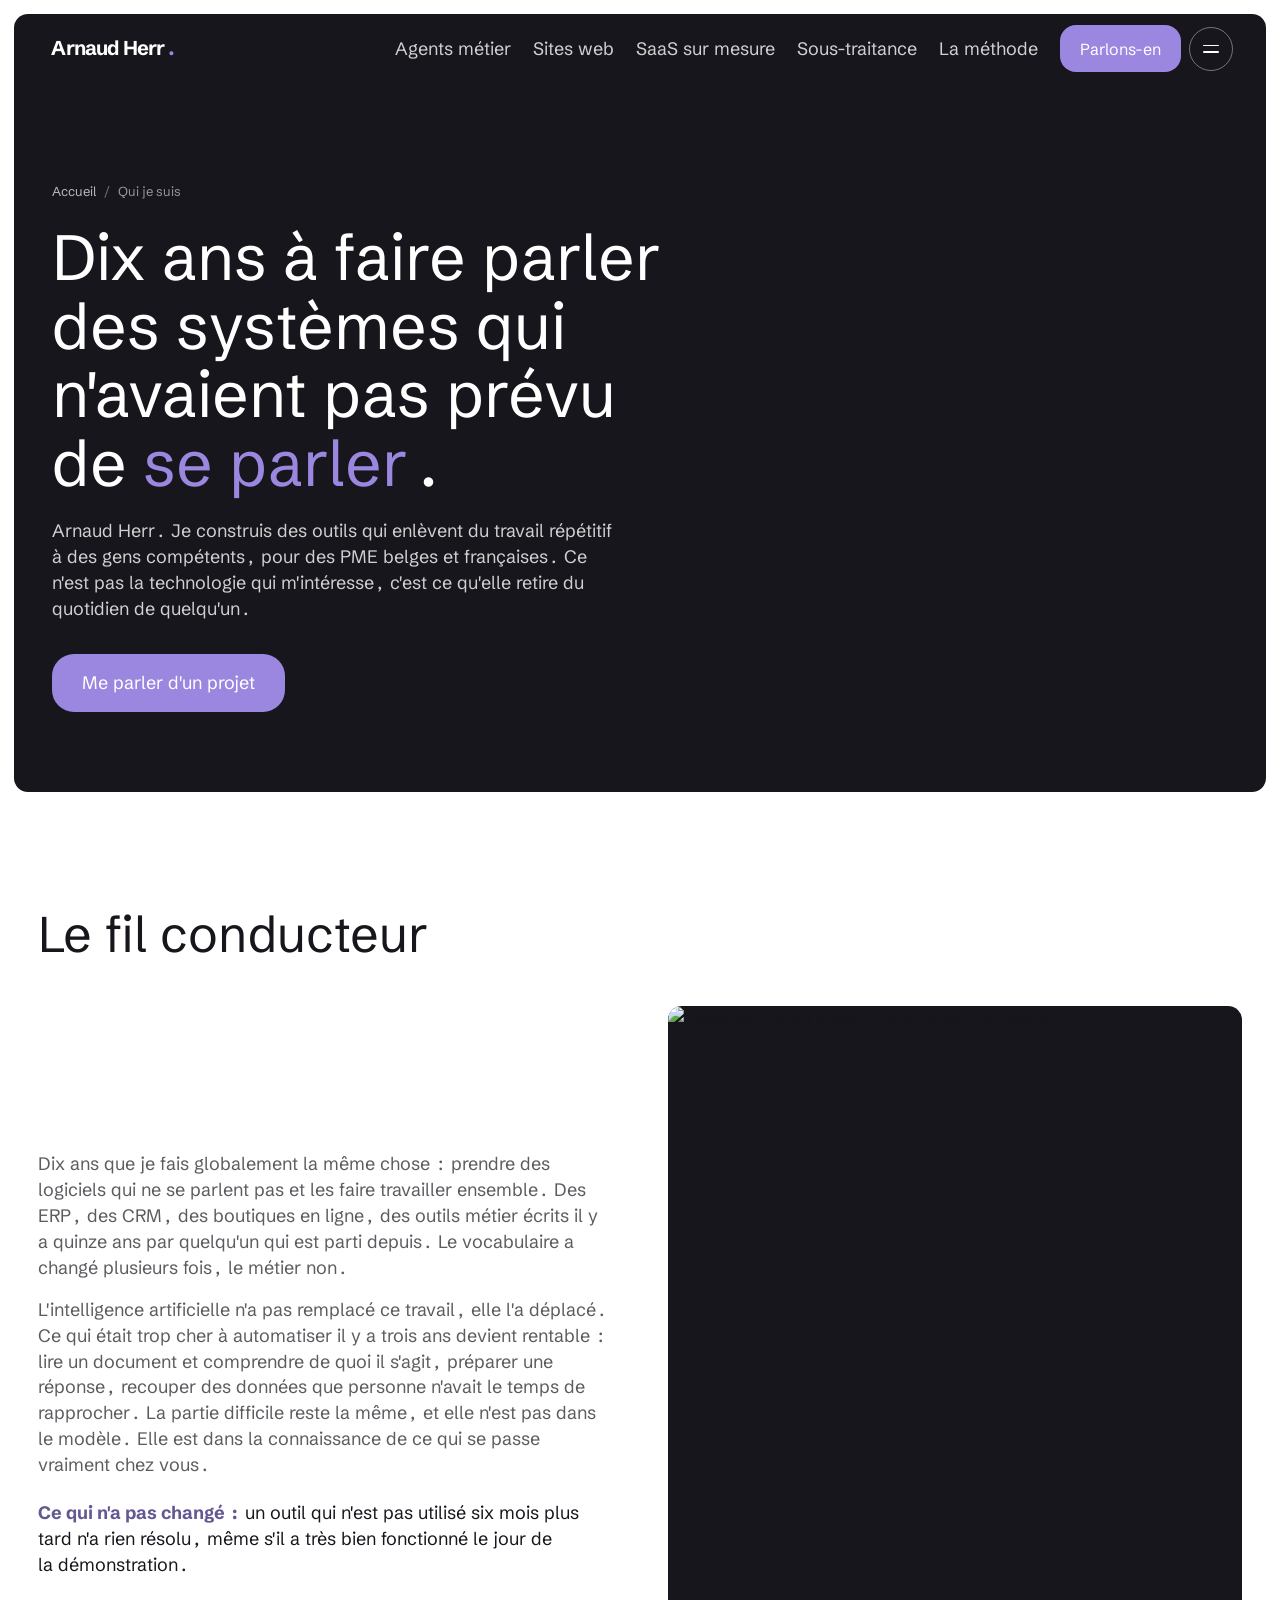
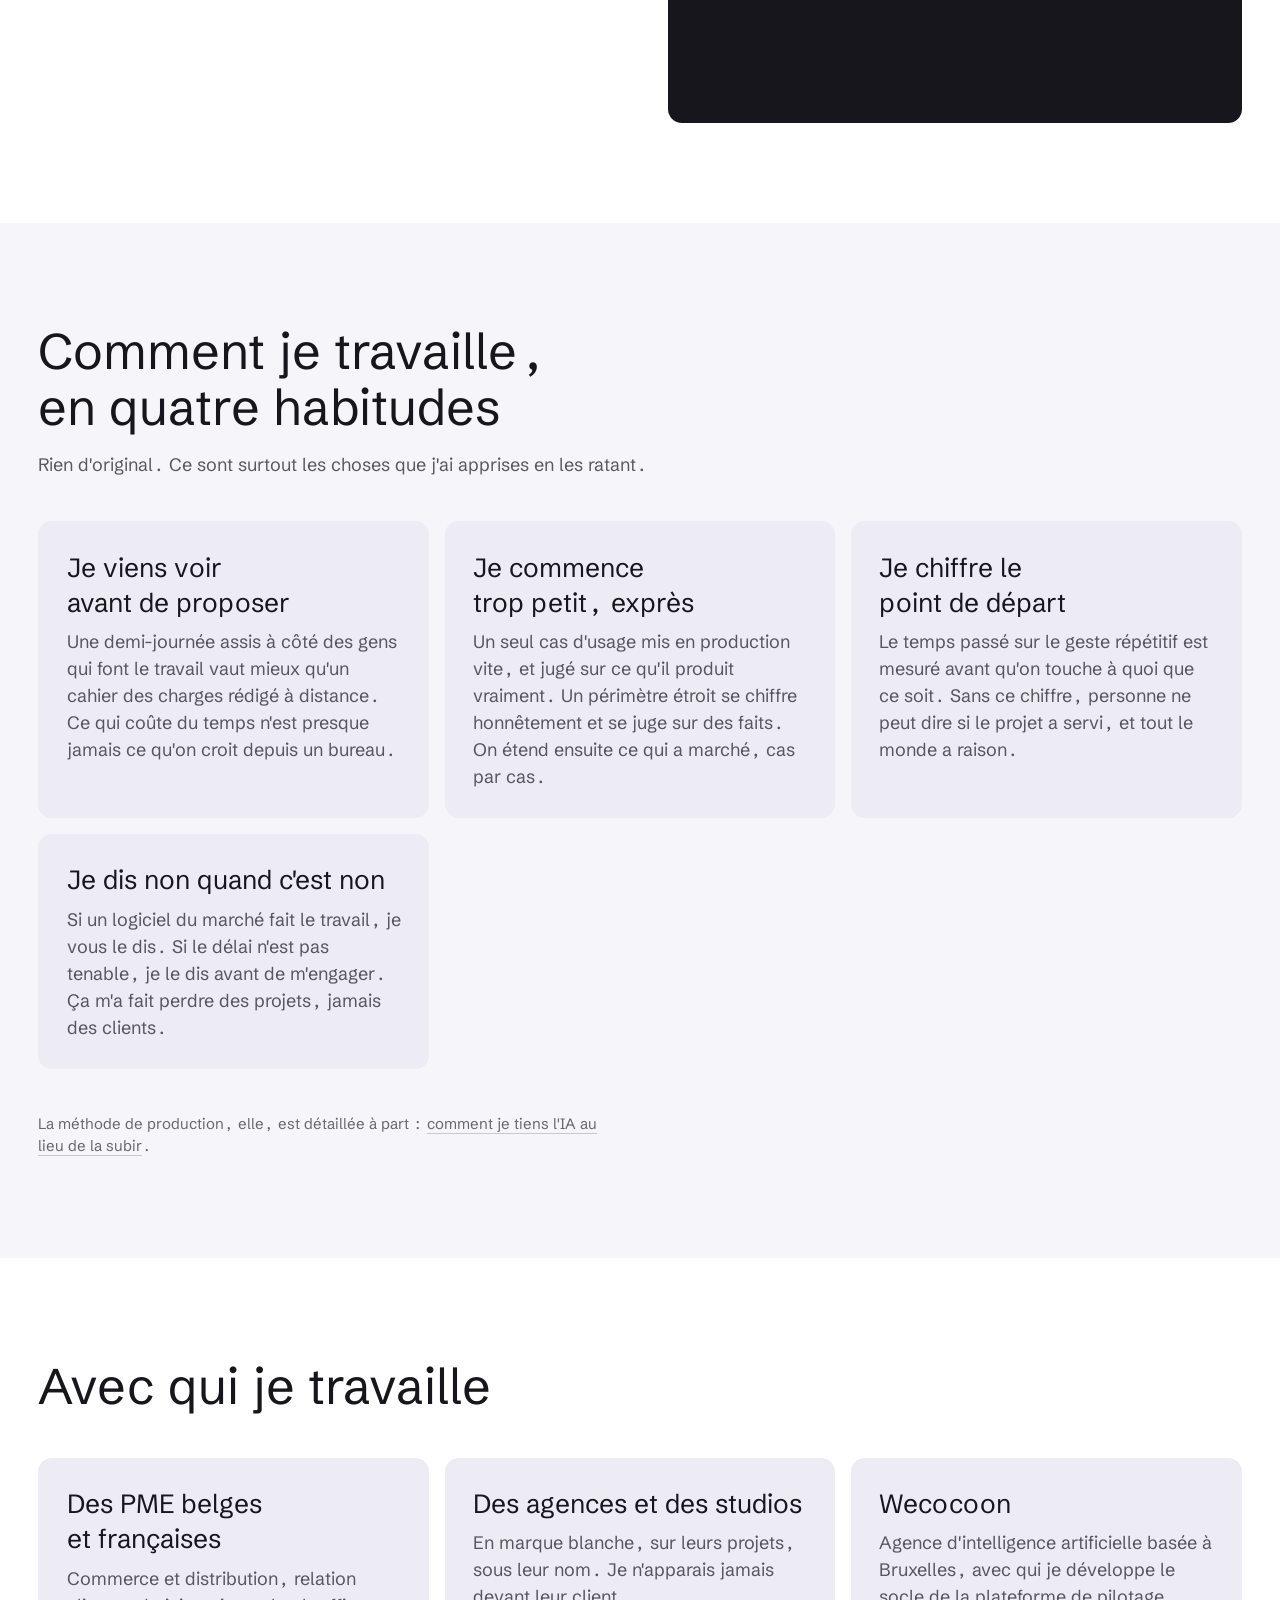
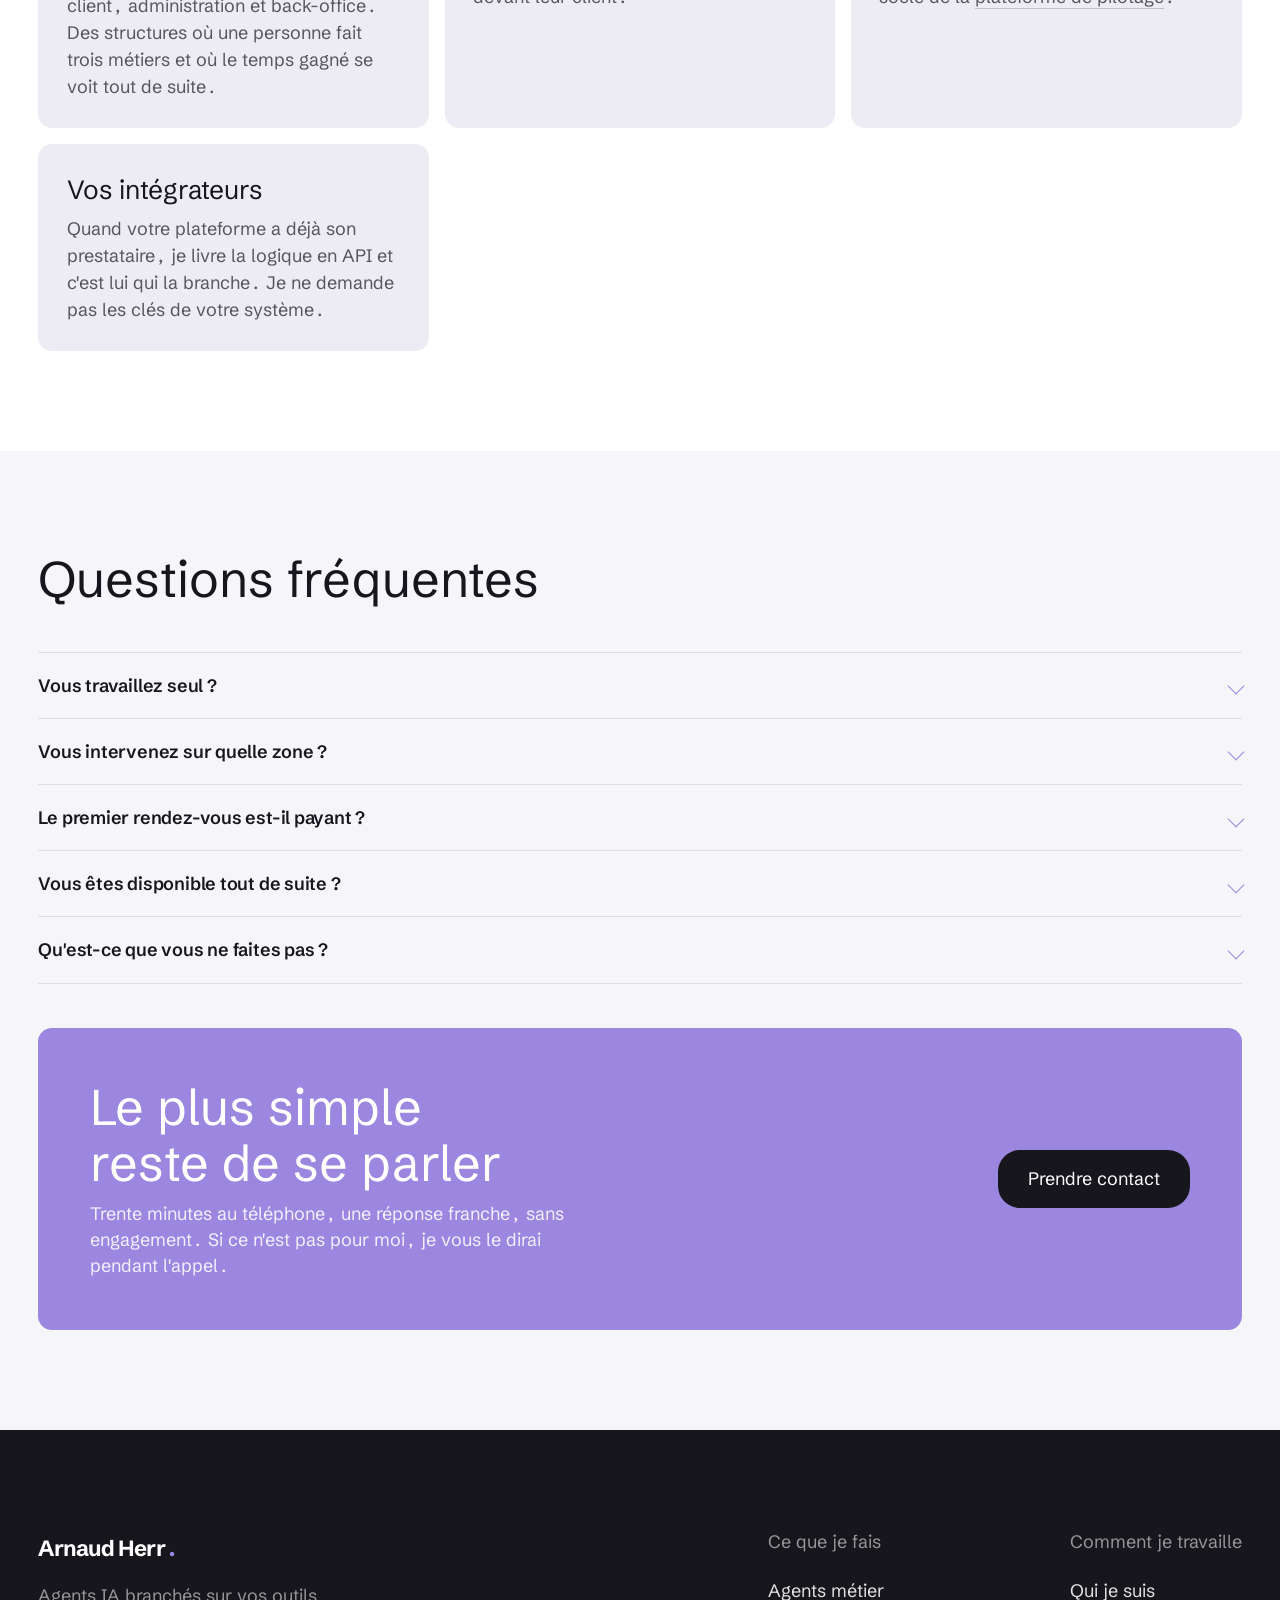
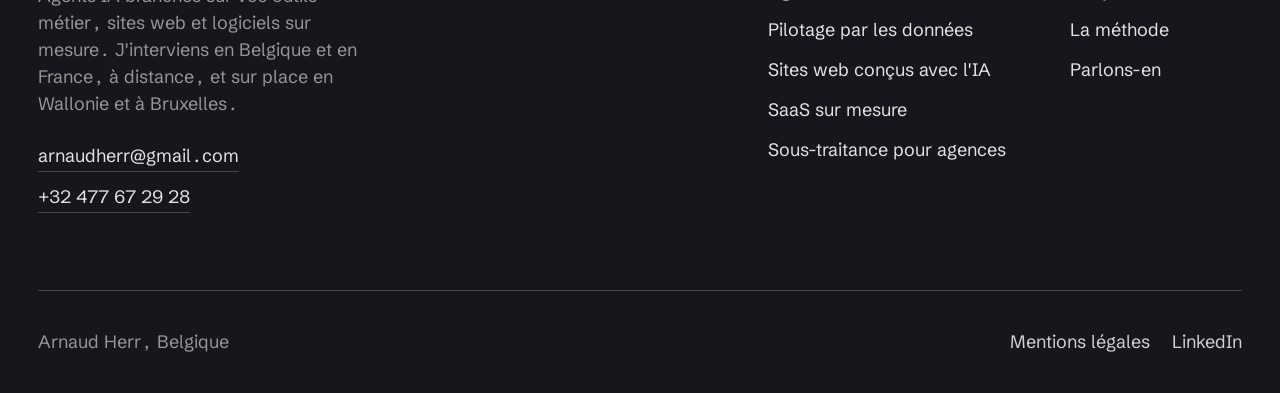
==== commit fb2669c8: "Ouvrir le périmètre à la France, et retirer le tiret cadratin Le site se fermait à la Wallonie et à " ====
--- a/a-propos/index.html
+++ b/a-propos/index.html
@@ -6,8 +6,8 @@
 <meta name="color-scheme" content="light only">
 <meta name="theme-color" content="#1B1B19">
 
-<title>Qui je suis | Arnaud Herr, Belgique</title>
-<meta name="description" content="Arnaud Herr, dix ans à connecter des systèmes métier en Belgique. Agents IA, croisement de données, sites et logiciels sur mesure, pour des PME de Wallonie et de Bruxelles.">
+<title>Qui je suis | Arnaud Herr, Belgique et France</title>
+<meta name="description" content="Arnaud Herr, dix ans à connecter des systèmes métier en Belgique. Agents IA, croisement de données, sites et logiciels sur mesure, pour des PME belges et françaises.">
 <meta name="author" content="Arnaud Herr">
 <meta name="robots" content="index, follow, max-image-preview:large, max-snippet:-1">
 <link rel="canonical" href="https://paperstrip.github.io/website/a-propos/">
@@ -16,14 +16,14 @@
 <meta property="og:locale" content="fr_BE">
 <meta property="og:site_name" content="Arnaud Herr">
 <meta property="og:url" content="https://paperstrip.github.io/website/a-propos/">
-<meta property="og:title" content="Qui je suis | Arnaud Herr, Belgique">
-<meta property="og:description" content="Arnaud Herr, dix ans à connecter des systèmes métier en Belgique. Agents IA, croisement de données, sites et logiciels sur mesure, pour des PME de Wallonie et de Bruxelles.">
+<meta property="og:title" content="Qui je suis | Arnaud Herr, Belgique et France">
+<meta property="og:description" content="Arnaud Herr, dix ans à connecter des systèmes métier en Belgique. Agents IA, croisement de données, sites et logiciels sur mesure, pour des PME belges et françaises.">
 <meta property="og:image" content="https://paperstrip.github.io/website/assets/og.jpg">
 <meta property="og:image:width" content="1200">
 <meta property="og:image:height" content="630">
 <meta name="twitter:card" content="summary_large_image">
-<meta name="twitter:title" content="Qui je suis | Arnaud Herr, Belgique">
-<meta name="twitter:description" content="Arnaud Herr, dix ans à connecter des systèmes métier en Belgique. Agents IA, croisement de données, sites et logiciels sur mesure, pour des PME de Wallonie et de Bruxelles.">
+<meta name="twitter:title" content="Qui je suis | Arnaud Herr, Belgique et France">
+<meta name="twitter:description" content="Arnaud Herr, dix ans à connecter des systèmes métier en Belgique. Agents IA, croisement de données, sites et logiciels sur mesure, pour des PME belges et françaises.">
 <meta name="twitter:image" content="https://paperstrip.github.io/website/assets/og.jpg">
 
 <link rel="preload" href="../assets/fonts/sg-latin.woff2" as="font" type="font/woff2" crossorigin>
@@ -36,8 +36,8 @@
    "@type": "AboutPage",
    "@id": "https://paperstrip.github.io/website/a-propos/#webpage",
    "url": "https://paperstrip.github.io/website/a-propos/",
-   "name": "Qui je suis | Arnaud Herr, Belgique",
-   "description": "Arnaud Herr, dix ans à connecter des systèmes métier en Belgique. Agents IA, croisement de données, sites et logiciels sur mesure, pour des PME de Wallonie et de Bruxelles.",
+   "name": "Qui je suis | Arnaud Herr, Belgique et France",
+   "description": "Arnaud Herr, dix ans à connecter des systèmes métier en Belgique. Agents IA, croisement de données, sites et logiciels sur mesure, pour des PME belges et françaises.",
    "isPartOf": {
     "@id": "https://paperstrip.github.io/website/#website"
    },
@@ -180,7 +180,7 @@
         <a href="../a-propos/" class="mega-anim" aria-current="page">
           <span class="i">06</span>
           <span class="t">Qui je suis</span>
-          <span class="d">Dix ans à connecter des systèmes métier, en Wallonie et à Bruxelles.</span>
+          <span class="d">Dix ans à connecter des systèmes métier, en Belgique et en France.</span>
         </a>
         <a href="../contact/" class="mega-anim">
           <span class="i">07</span>
@@ -230,7 +230,7 @@
       </nav>
       <h1 id="h1" data-rv>Dix ans à faire parler des systèmes qui n'avaient pas prévu de <em>se parler</em>.</h1>
       <p class="lead" data-rv>Arnaud Herr. Je construis des outils qui enlèvent du travail répétitif à des gens
-      compétents, pour des PME de Wallonie et de Bruxelles. Ce n'est pas la technologie qui m'intéresse, c'est ce
+      compétents, pour des PME belges et françaises. Ce n'est pas la technologie qui m'intéresse, c'est ce
       qu'elle retire du quotidien de quelqu'un.</p>
       <p data-rv>
         <a href="../contact/" class="btn btn-block">Me parler d'un projet</a>
@@ -301,7 +301,7 @@
       <h2 class="sec-head" id="s3" data-rv>Avec qui je travaille</h2>
       <div class="g3">
         <article class="card" data-rv>
-          <h3>Des PME belges</h3>
+          <h3>Des PME belges et françaises</h3>
           <p>Commerce et distribution, relation client, administration et back-office. Des structures où une
           personne fait trois métiers et où le temps gagné se voit tout de suite.</p>
         </article>
@@ -368,7 +368,7 @@
       <div class="foot-brand">
         <a href="../" class="foot-logo">Arnaud Herr<span>.</span></a>
         <p>Agents IA branchés sur vos outils métier, sites web et logiciels sur mesure.
-        J'interviens en Wallonie et à Bruxelles.</p>
+        J'interviens en Belgique et en France, à distance, et sur place en Wallonie et à Bruxelles.</p>
         <div class="foot-contact">
           <a href="mailto:arnaudherr@gmail.com">arnaudherr@gmail.com</a>
           <a href="tel:+32477672928">+32 477 67 29 28</a>
--- a/assets/site.css
+++ b/assets/site.css
@@ -75,7 +75,6 @@
     --r-sm:10px;
     --r-bar:16px;
     --r-btn:22px;
-    --r-tag:13px;
     --pill:100px;
     --inset:0px;              /* retrait des blocs pleine largeur, cf. altCtn */
 
@@ -151,12 +150,6 @@
     margin-top:clamp(28px,3.6vw,44px);max-width:64ch;
     font-size:var(--t-mention);line-height:1.5;color:var(--ink-45);
   }
-  /* .caption de la référence : très petit, graisse normale, interlettré */
-  .eyebrow{
-    display:block;
-    font-size:var(--t-xs);font-weight:400;line-height:1;
-    letter-spacing:.1em;text-transform:uppercase;
-  }
 
   a{color:inherit;text-decoration:none}
   img{display:block;max-width:100%}
@@ -190,16 +183,6 @@
   @media(min-width:640px){.btn-block{width:auto}}
 
 
-  .tag{
-    display:inline-flex;align-items:center;gap:8px;white-space:nowrap;
-    background:transparent;border:1px solid var(--on-dark-20);
-    color:var(--on-dark);
-    min-height:31px;padding:3px 10px;border-radius:var(--r-bar);
-    font-size:var(--t-xs);font-weight:400;line-height:1;
-    letter-spacing:.1em;text-transform:uppercase;
-    transition:background .25s var(--ease),border-color .25s var(--ease),color .25s var(--ease);
-  }
-  .tag:hover{background:var(--coral);border-color:var(--coral);color:var(--on-coral)}
 
   /* ---------- EN-TÊTE ---------- */
   .site-header{position:fixed;top:clamp(10px,1.6vw,16px);left:0;right:0;z-index:60}
@@ -272,7 +255,6 @@
     transition:opacity .35s var(--ease),visibility 0s linear 0s;
   }
   .megamenu > .wrap{margin-block:auto}
-  .megamenu .eyebrow{color:var(--on-dark-55)}
 
   .mega-nav{display:grid;margin-top:clamp(18px,3vw,26px)}
   .mega-nav a{
@@ -382,10 +364,17 @@
     padding-top:clamp(116px,26vw,180px);
     padding-bottom:clamp(48px,9vw,84px);
   }
-  .hero .eyebrow{color:var(--on-dark-70);margin:22px 0 20px}
   .hero h1{color:var(--on-dark);max-width:14ch;margin-bottom:26px}
   .hero h1 em{font-style:normal;color:var(--coral)}
-  .hero-tags{display:flex;gap:9px;flex-wrap:wrap;align-items:center}
+  /* L'accroche, sous le titre. Une phrase qui dit le métier, la cible et la
+     zone : ni pastilles cliquables promettant une navigation qui n'existe
+     pas, ni énumération de domaines qui faisait liste. */
+  .hero-line{
+    font-size:var(--t-lead);line-height:1.44;
+    color:var(--on-dark-80);max-width:34ch;
+    margin-bottom:32px;
+  }
+  @media(min-width:700px){.hero-line{max-width:44ch}}
   @media(max-width:640px){.hero{min-height:100svh}}
 
   /* ---------- SECTIONS ---------- */
@@ -545,6 +534,13 @@
   }
   @media(min-width:1024px){
     [data-rv]{transform:translate3d(0,100px,0) scale(.96)}
+  }
+  /* Dans un carrousel horizontal, une translation verticale sur les enfants
+     rend le conteneur défilable en hauteur : overflow-x:auto force overflow-y
+     à auto, et le décalage de 30px devient du défilement vertical parasite
+     qui se déclenche au doigt. Ces cartes se révèlent donc en opacité seule. */
+  @media(max-width:1000px){
+    .rail > [data-rv]{transform:none}
   }
   [data-rv="img"]{transform:none}
   [data-rv="img"] img{transform:scale(1.05);transition:transform 1s var(--ease);transition-delay:var(--d,0s)}
@@ -651,7 +647,7 @@
   .band .btn:hover{background:var(--brand-page);color:var(--ink)}
 
   /* --- cartes d'offre (accueil) --- */
-  .offers{display:grid;grid-template-columns:repeat(3,1fr);gap:16px;margin-top:clamp(30px,4vw,44px)}
+  .offers{display:grid;grid-template-columns:repeat(2,1fr);gap:16px;margin-top:clamp(30px,4vw,44px)}
   @media(max-width:900px){.offers{grid-template-columns:1fr}}
   .offer{
     display:flex;flex-direction:column;background:var(--brand-page);border:1px solid var(--line);
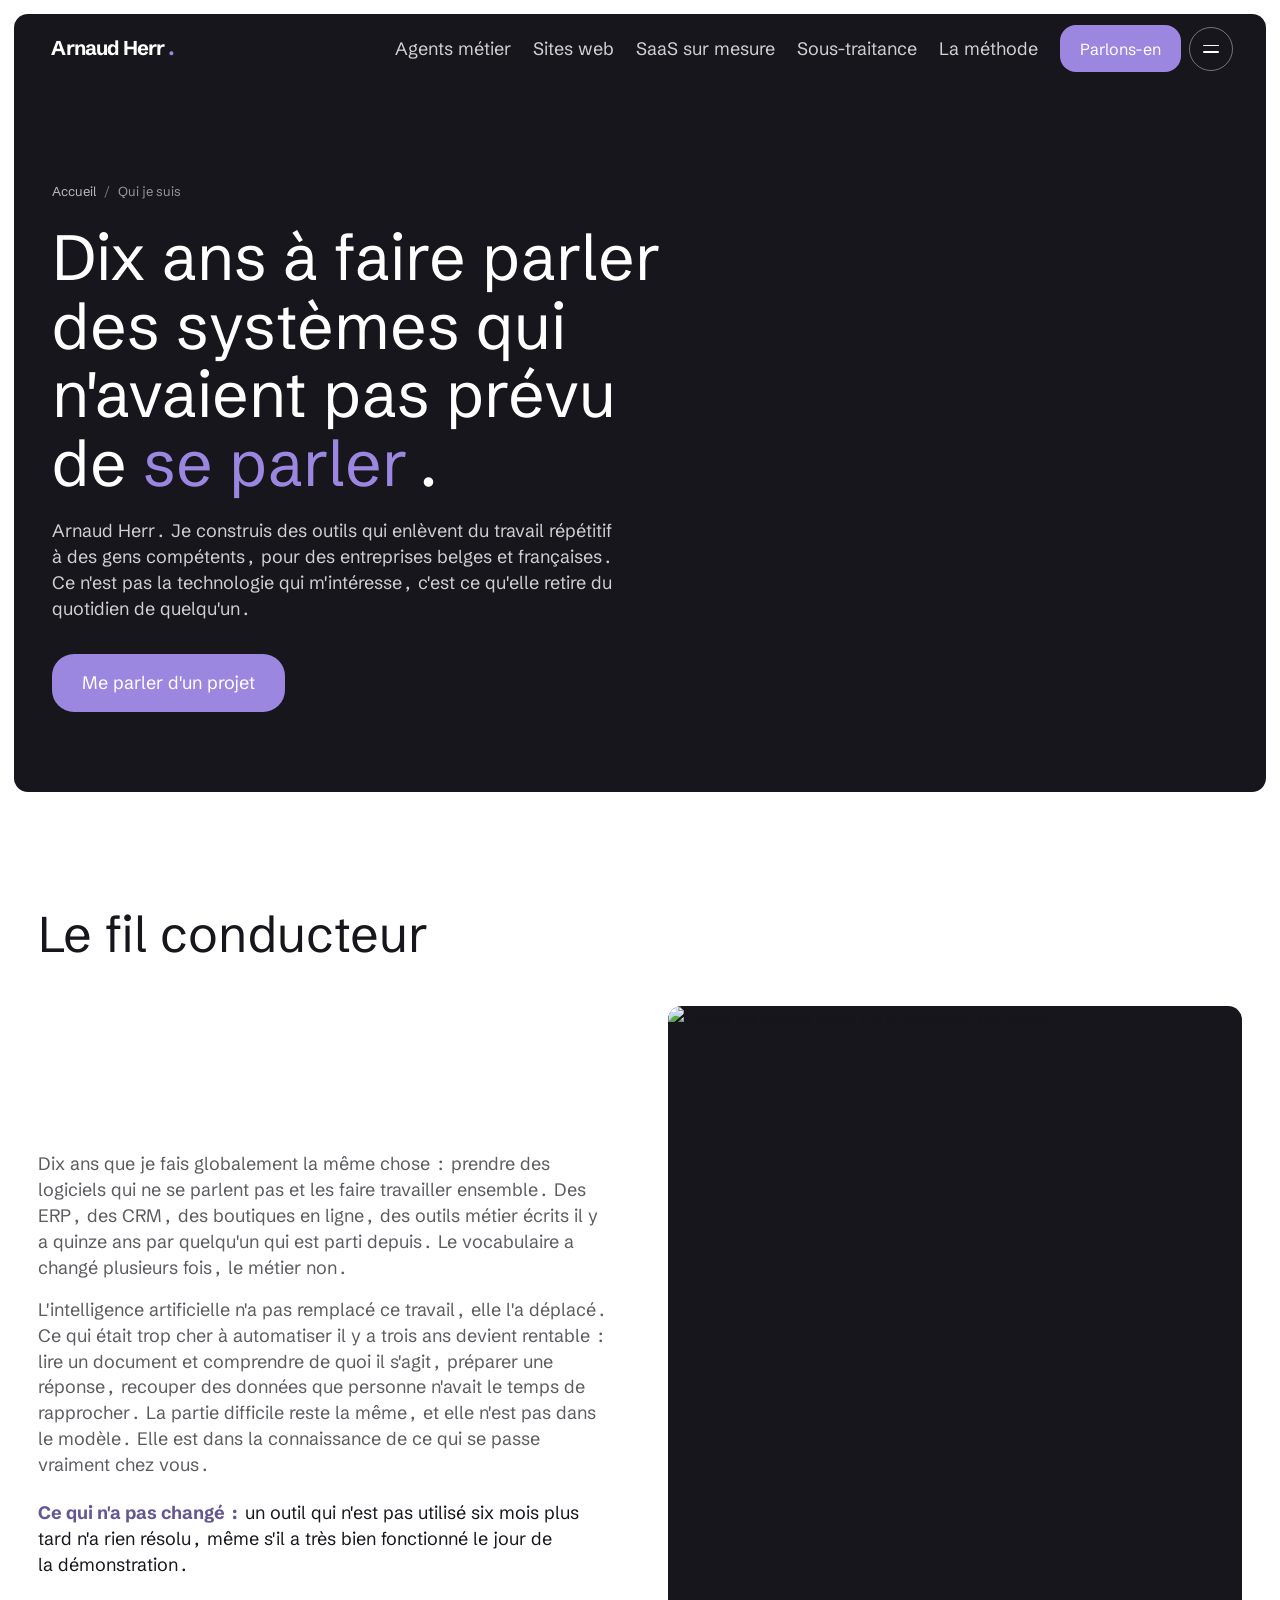
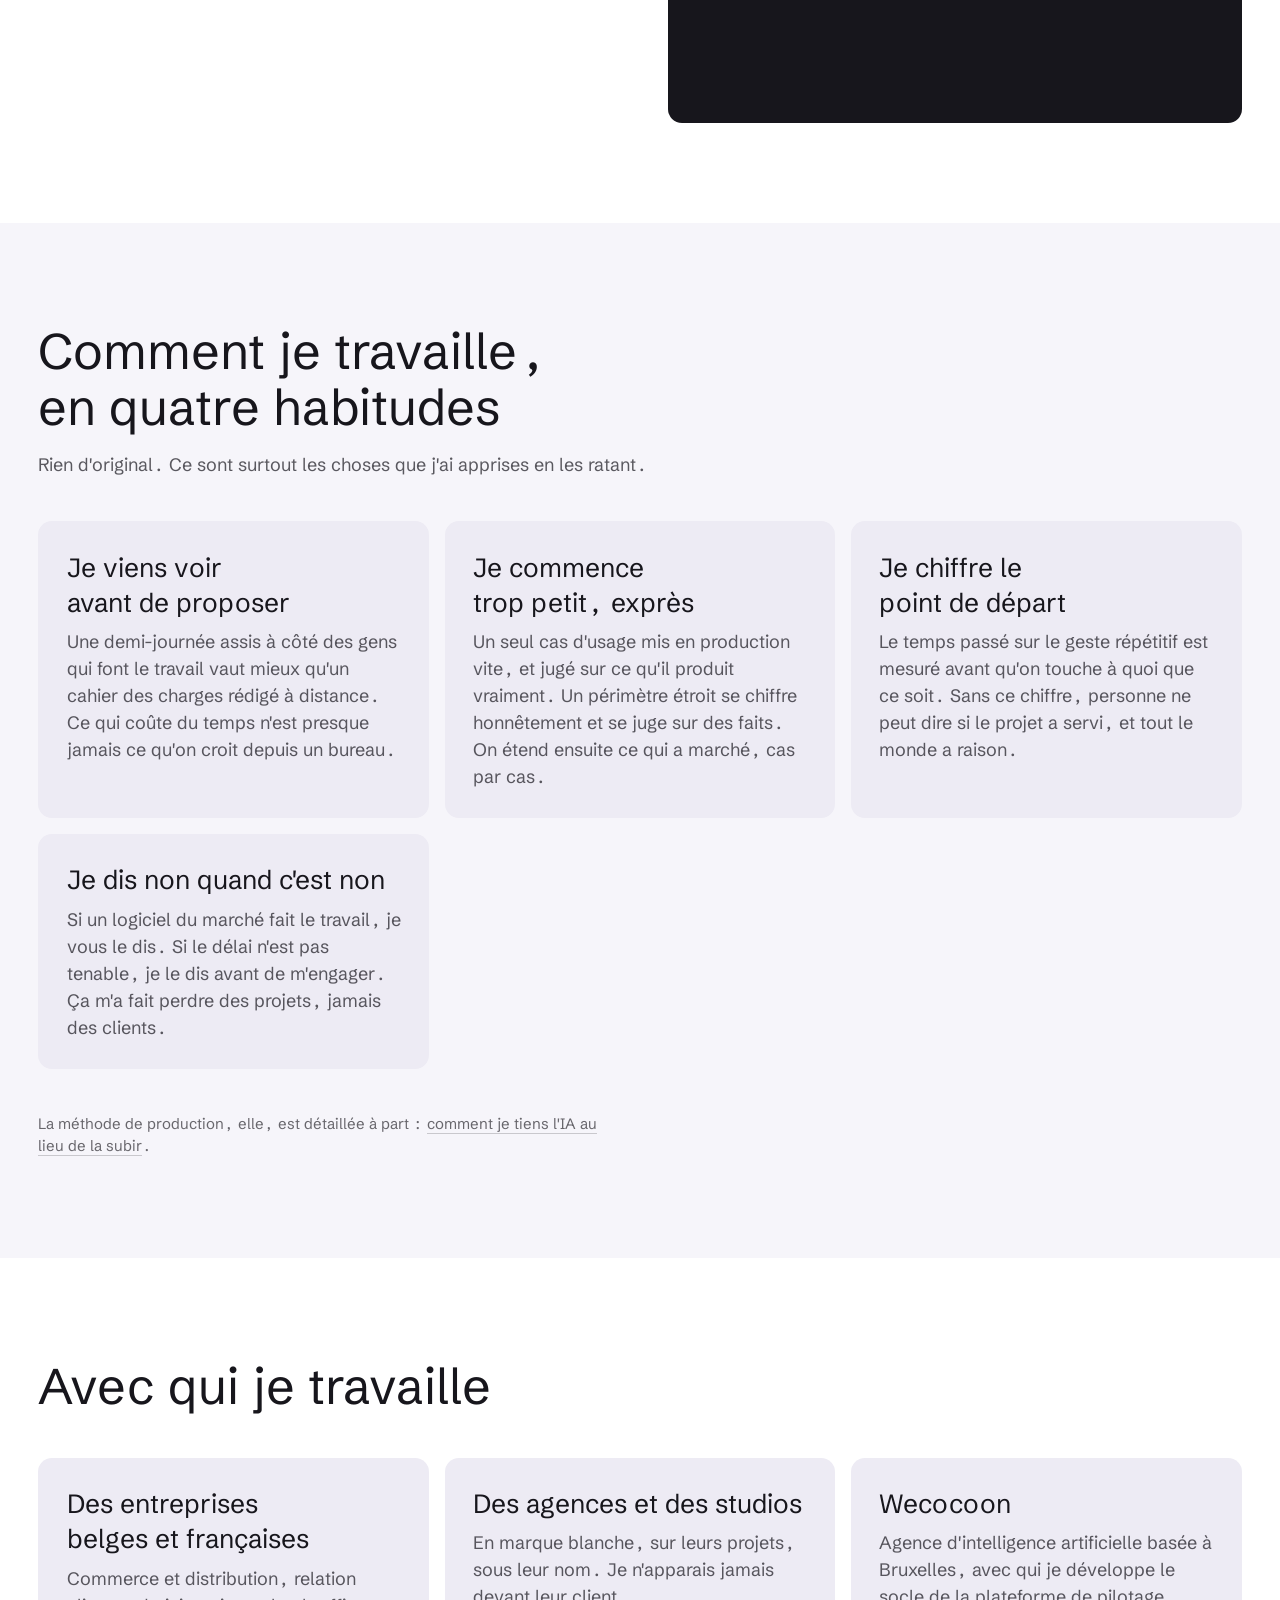
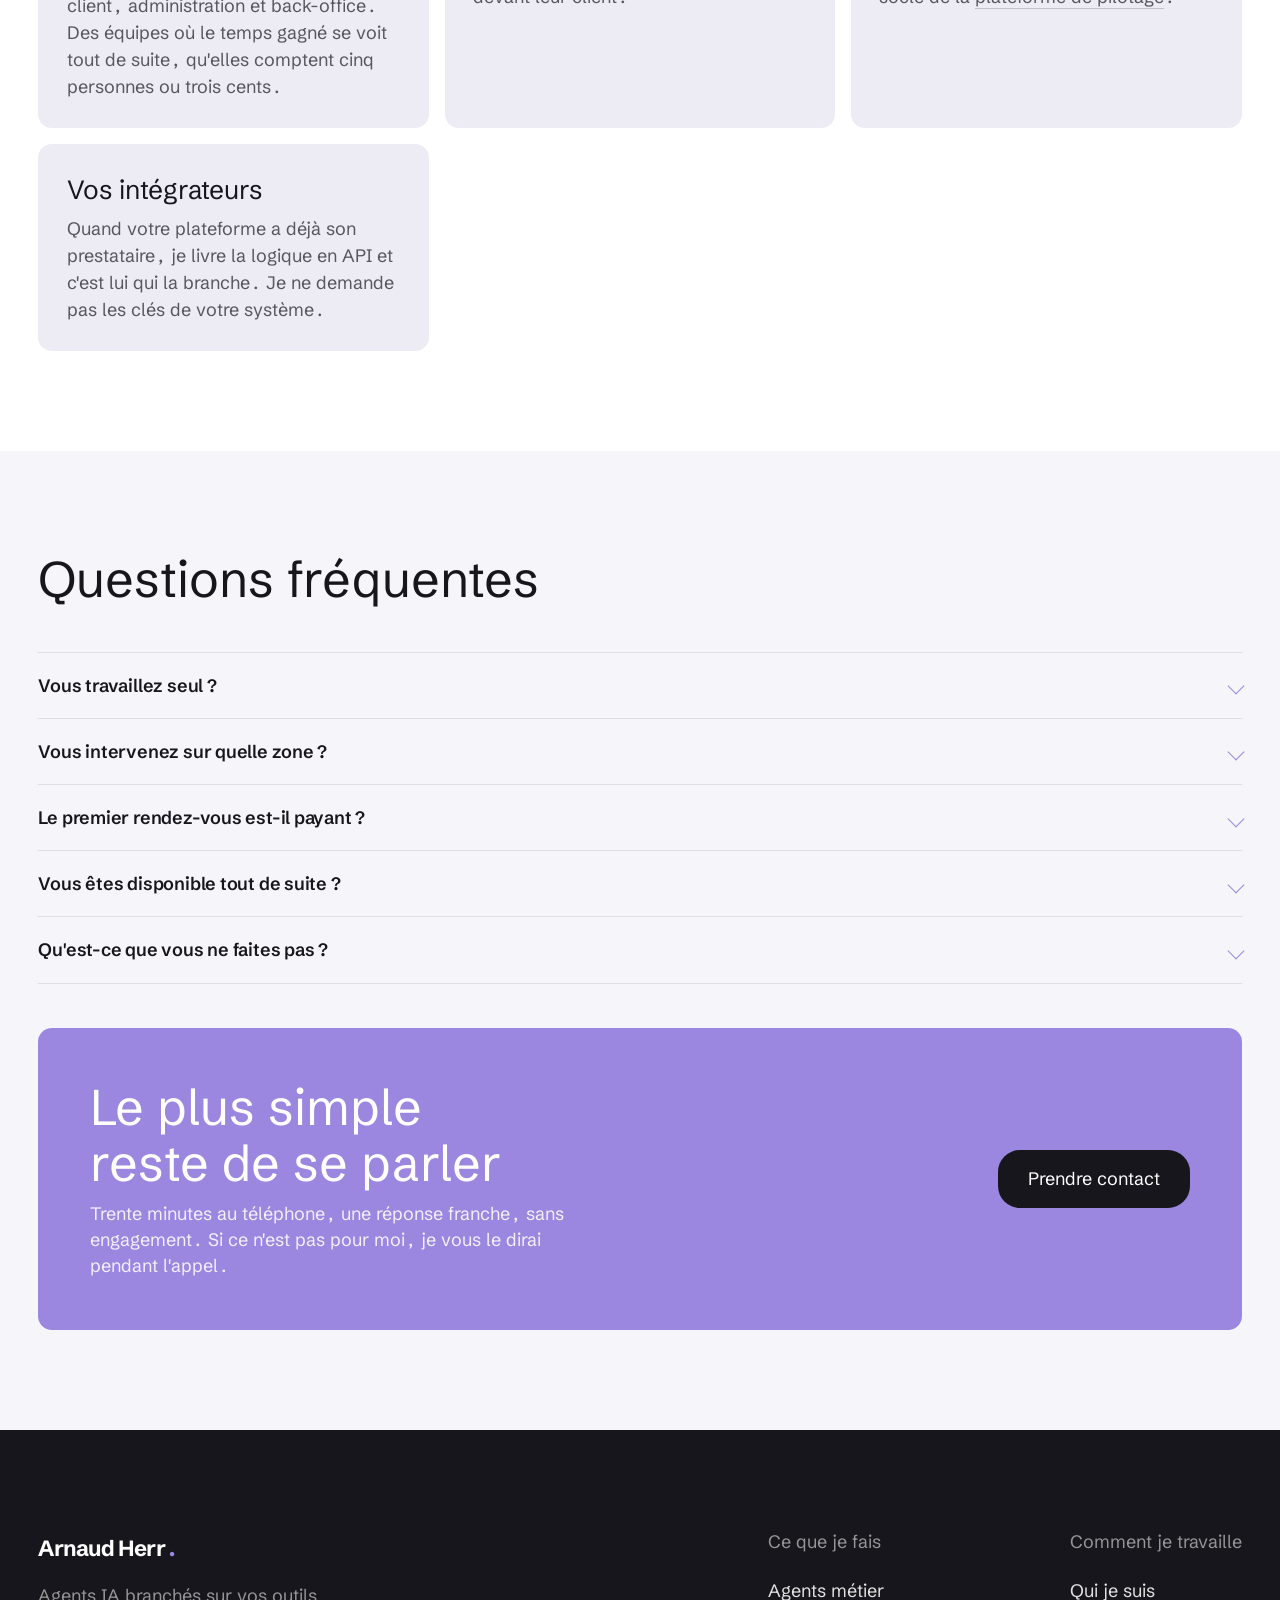
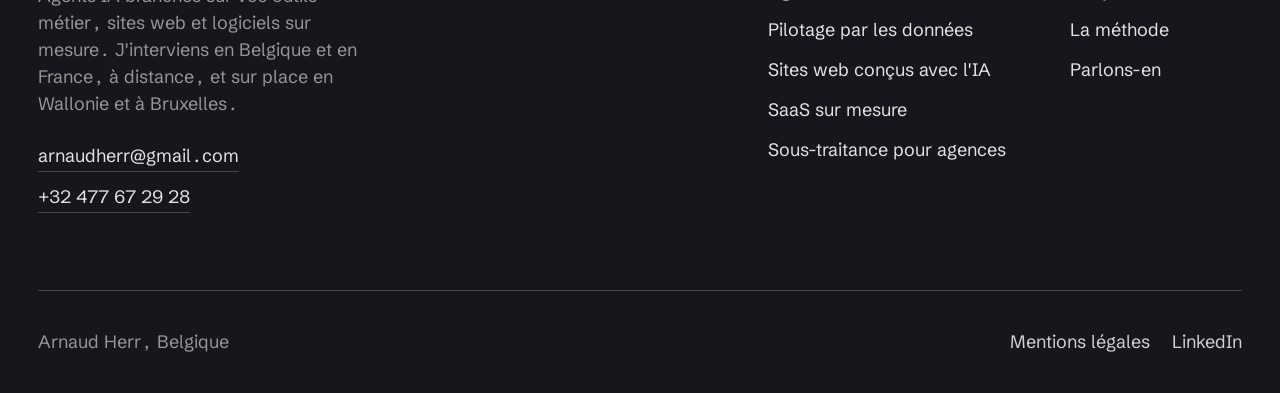
==== commit cf62e742: "Remplacer PME par entreprises sur tout le site Le mot fermait la porte aux grandes structures alors " ====
--- a/a-propos/index.html
+++ b/a-propos/index.html
@@ -7,7 +7,7 @@
 <meta name="theme-color" content="#1B1B19">
 
 <title>Qui je suis | Arnaud Herr, Belgique et France</title>
-<meta name="description" content="Arnaud Herr, dix ans à connecter des systèmes métier en Belgique. Agents IA, croisement de données, sites et logiciels sur mesure, pour des PME belges et françaises.">
+<meta name="description" content="Arnaud Herr, dix ans à connecter des systèmes métier en Belgique. Agents IA, croisement de données, sites et logiciels sur mesure, pour des entreprises belges et françaises.">
 <meta name="author" content="Arnaud Herr">
 <meta name="robots" content="index, follow, max-image-preview:large, max-snippet:-1">
 <link rel="canonical" href="https://paperstrip.github.io/website/a-propos/">
@@ -17,13 +17,13 @@
 <meta property="og:site_name" content="Arnaud Herr">
 <meta property="og:url" content="https://paperstrip.github.io/website/a-propos/">
 <meta property="og:title" content="Qui je suis | Arnaud Herr, Belgique et France">
-<meta property="og:description" content="Arnaud Herr, dix ans à connecter des systèmes métier en Belgique. Agents IA, croisement de données, sites et logiciels sur mesure, pour des PME belges et françaises.">
+<meta property="og:description" content="Arnaud Herr, dix ans à connecter des systèmes métier en Belgique. Agents IA, croisement de données, sites et logiciels sur mesure, pour des entreprises belges et françaises.">
 <meta property="og:image" content="https://paperstrip.github.io/website/assets/og.jpg">
 <meta property="og:image:width" content="1200">
 <meta property="og:image:height" content="630">
 <meta name="twitter:card" content="summary_large_image">
 <meta name="twitter:title" content="Qui je suis | Arnaud Herr, Belgique et France">
-<meta name="twitter:description" content="Arnaud Herr, dix ans à connecter des systèmes métier en Belgique. Agents IA, croisement de données, sites et logiciels sur mesure, pour des PME belges et françaises.">
+<meta name="twitter:description" content="Arnaud Herr, dix ans à connecter des systèmes métier en Belgique. Agents IA, croisement de données, sites et logiciels sur mesure, pour des entreprises belges et françaises.">
 <meta name="twitter:image" content="https://paperstrip.github.io/website/assets/og.jpg">
 
 <link rel="preload" href="../assets/fonts/sg-latin.woff2" as="font" type="font/woff2" crossorigin>
@@ -37,7 +37,7 @@
    "@id": "https://paperstrip.github.io/website/a-propos/#webpage",
    "url": "https://paperstrip.github.io/website/a-propos/",
    "name": "Qui je suis | Arnaud Herr, Belgique et France",
-   "description": "Arnaud Herr, dix ans à connecter des systèmes métier en Belgique. Agents IA, croisement de données, sites et logiciels sur mesure, pour des PME belges et françaises.",
+   "description": "Arnaud Herr, dix ans à connecter des systèmes métier en Belgique. Agents IA, croisement de données, sites et logiciels sur mesure, pour des entreprises belges et françaises.",
    "isPartOf": {
     "@id": "https://paperstrip.github.io/website/#website"
    },
@@ -151,42 +151,28 @@
     </div>
     <div class="megamenu" id="megaMenu" role="dialog" aria-modal="true" aria-label="Menu principal" aria-hidden="true">
       <div class="wrap">
-        <nav class="mega-nav" aria-label="Pages du site">
-        <a href="../" class="mega-anim">
-          <span class="i">01</span>
-          <span class="t">Agents métier</span>
-          <span class="d">La logique agentique livrée en API, branchée sur vos outils métier.</span>
-        </a>
-        <a href="../sites-web-ia/" class="mega-anim">
-          <span class="i">02</span>
-          <span class="t">Sites web</span>
-          <span class="d">Statiques ou WordPress. Générés avec l'IA, puis repris à la main.</span>
-        </a>
-        <a href="../saas-sur-mesure/" class="mega-anim">
-          <span class="i">03</span>
-          <span class="t">SaaS sur mesure</span>
-          <span class="d">Un outil taillé sur votre processus, construit en semaines.</span>
-        </a>
-        <a href="../sous-traitance/" class="mega-anim">
-          <span class="i">04</span>
-          <span class="t">Sous-traitance</span>
-          <span class="d">Renfort technique en marque blanche pour agences et sociétés de services.</span>
-        </a>
-        <a href="../ia-maitrisee/" class="mega-anim">
-          <span class="i">05</span>
-          <span class="t">La méthode</span>
-          <span class="d">La méthode derrière les offres : diriger, contraindre, vérifier, couper.</span>
-        </a>
-        <a href="../a-propos/" class="mega-anim" aria-current="page">
-          <span class="i">06</span>
-          <span class="t">Qui je suis</span>
-          <span class="d">Dix ans à connecter des systèmes métier, en Belgique et en France.</span>
-        </a>
-        <a href="../contact/" class="mega-anim">
-          <span class="i">07</span>
-          <span class="t">Parlons-en</span>
-          <span class="d">Trente minutes au téléphone, une réponse franche, sans engagement.</span>
-        </a>
+        <nav class="mega-nav" aria-label="Offres">
+          <span class="lbl">Ce que je fais</span>
+          <a href="../" class="mega-anim">
+            <span class="i">01</span>
+            <span class="t">Agents métier</span>
+            <span class="d">La logique agentique livrée en API, branchée sur vos outils métier.</span>
+          </a>
+          <a href="../sites-web-ia/" class="mega-anim">
+            <span class="i">02</span>
+            <span class="t">Sites web</span>
+            <span class="d">Statiques ou WordPress. Générés avec l'IA, puis repris à la main.</span>
+          </a>
+          <a href="../saas-sur-mesure/" class="mega-anim">
+            <span class="i">03</span>
+            <span class="t">SaaS sur mesure</span>
+            <span class="d">Un outil taillé sur votre processus, construit en semaines.</span>
+          </a>
+          <a href="../sous-traitance/" class="mega-anim">
+            <span class="i">04</span>
+            <span class="t">Sous-traitance</span>
+            <span class="d">Renfort technique en marque blanche pour agences et sociétés de services.</span>
+          </a>
         </nav>
         <div class="mega-apart">
           <span class="lbl">Notre produit</span>
@@ -195,7 +181,13 @@
             <span class="d">Vos chiffres croisés avec le contexte extérieur, interrogeables en français.</span>
           </a>
         </div>
-        <div class="mega-foot">
+        <nav class="mega-plus" aria-label="Pages complémentaires">
+          <span class="lbl">En savoir plus</span>
+          <a href="../ia-maitrisee/" class="mega-anim"><span class="t">La méthode</span></a>
+          <a href="../a-propos/" class="mega-anim" aria-current="page"><span class="t">Qui je suis</span></a>
+          <a href="../contact/" class="mega-anim"><span class="t">Parlons-en</span></a>
+        </nav>
+<div class="mega-foot">
           <div>
             <p class="lbl">Écrire</p>
             <a href="mailto:arnaudherr@gmail.com">arnaudherr@gmail.com</a>
@@ -230,7 +222,7 @@
       </nav>
       <h1 id="h1" data-rv>Dix ans à faire parler des systèmes qui n'avaient pas prévu de <em>se parler</em>.</h1>
       <p class="lead" data-rv>Arnaud Herr. Je construis des outils qui enlèvent du travail répétitif à des gens
-      compétents, pour des PME belges et françaises. Ce n'est pas la technologie qui m'intéresse, c'est ce
+      compétents, pour des entreprises belges et françaises. Ce n'est pas la technologie qui m'intéresse, c'est ce
       qu'elle retire du quotidien de quelqu'un.</p>
       <p data-rv>
         <a href="../contact/" class="btn btn-block">Me parler d'un projet</a>
@@ -301,9 +293,9 @@
       <h2 class="sec-head" id="s3" data-rv>Avec qui je travaille</h2>
       <div class="g3">
         <article class="card" data-rv>
-          <h3>Des PME belges et françaises</h3>
-          <p>Commerce et distribution, relation client, administration et back-office. Des structures où une
-          personne fait trois métiers et où le temps gagné se voit tout de suite.</p>
+          <h3>Des entreprises belges et françaises</h3>
+          <p>Commerce et distribution, relation client, administration et back-office. Des équipes où le temps gagné
+          se voit tout de suite, qu'elles comptent cinq personnes ou trois cents.</p>
         </article>
         <article class="card" data-rv>
           <h3>Des agences et des studios</h3>
--- a/assets/site.css
+++ b/assets/site.css
@@ -267,9 +267,12 @@
   /* Le produit n'est pas une prestation : il sort de la liste numérotée et
      porte sa propre couleur, celle de la plateforme. */
   .mega-apart{margin-top:clamp(22px,3vw,32px)}
-  .mega-apart .lbl{
-    display:block;font-size:var(--t-xs);font-weight:400;line-height:1;
-    letter-spacing:.1em;text-transform:uppercase;color:var(--on-dark-40);
+  /* Intertitre commun aux trois niveaux du menu. C'est lui qui rend la
+     profondeur du site lisible : les offres, le produit, puis les pages
+     d'appui. Même graisse et même interlettrage que le pied du menu. */
+  .mega-nav > .lbl,.mega-apart .lbl,.mega-plus > .lbl{
+    display:block;font-size:var(--t-xs);font-weight:700;line-height:1;
+    letter-spacing:.14em;text-transform:uppercase;color:var(--on-dark-40);
     margin-bottom:12px;
   }
   .mega-apart a{
@@ -308,6 +311,26 @@
   .mega-nav a[aria-current="page"] .i{color:var(--coral)}
   .mega-nav a[aria-current="page"] .t{color:var(--coral)}
 
+  /* Second niveau : pages d'appui. Ni numérotées ni décrites, deux tiers
+     plus petites que les offres, posées en rangée. La hiérarchie se lit
+     avant même d'avoir lu les intitulés. */
+  .mega-plus{
+    display:flex;flex-wrap:wrap;align-items:baseline;
+    gap:2px clamp(22px,3.6vw,40px);
+    margin-top:clamp(24px,3.4vw,34px);
+    padding-top:clamp(15px,2.2vw,20px);
+    border-top:1px solid var(--on-dark-12);
+  }
+  .mega-plus > .lbl{flex-basis:100%;margin-bottom:13px}
+  .mega-plus a{padding:5px 0}
+  .mega-plus .t{
+    font-size:clamp(1.0625rem,.92rem + .55vw,1.375rem);/* 17 → 22 */
+    line-height:1.3;letter-spacing:-.01em;font-weight:600;color:var(--on-dark-80);
+    transition:color .25s var(--ease);
+  }
+  .mega-plus a:hover .t,.mega-plus a:focus-visible .t{color:var(--coral)}
+  .mega-plus a[aria-current="page"] .t{color:var(--coral)}
+
   .mega-foot{
     display:flex;flex-wrap:wrap;gap:22px clamp(28px,5vw,56px);
     margin-top:clamp(28px,5vw,44px);
@@ -323,13 +346,15 @@
   /* entrée décalée, pilotée par la classe d'ouverture */
   .mega-anim{opacity:0;transform:translate3d(0,14px,0);transition:opacity .5s var(--ease),transform .5s var(--ease)}
   .megamenu.is-open .mega-anim{opacity:1;transform:none}
-  .megamenu.is-open .mega-anim:nth-child(1){transition-delay:.06s}
-  .megamenu.is-open .mega-anim:nth-child(2){transition-delay:.12s}
-  .megamenu.is-open .mega-anim:nth-child(3){transition-delay:.18s}
-  .megamenu.is-open .mega-anim:nth-child(4){transition-delay:.24s}
-  .megamenu.is-open .mega-anim:nth-child(5){transition-delay:.30s}
-  .megamenu.is-open .mega-anim:nth-child(6){transition-delay:.36s}
-  .megamenu.is-open .mega-foot{transition-delay:.42s}
+  .megamenu.is-open .mega-nav a:nth-of-type(1){transition-delay:.06s}
+  .megamenu.is-open .mega-nav a:nth-of-type(2){transition-delay:.12s}
+  .megamenu.is-open .mega-nav a:nth-of-type(3){transition-delay:.18s}
+  .megamenu.is-open .mega-nav a:nth-of-type(4){transition-delay:.24s}
+  .megamenu.is-open .mega-apart a{transition-delay:.30s}
+  .megamenu.is-open .mega-plus a:nth-of-type(1){transition-delay:.36s}
+  .megamenu.is-open .mega-plus a:nth-of-type(2){transition-delay:.40s}
+  .megamenu.is-open .mega-plus a:nth-of-type(3){transition-delay:.44s}
+  .megamenu.is-open .mega-foot{transition-delay:.50s}
 
   @media(min-width:900px){
     .mega-nav a{grid-template-columns:auto minmax(0,1fr) minmax(0,1fr);align-items:center}
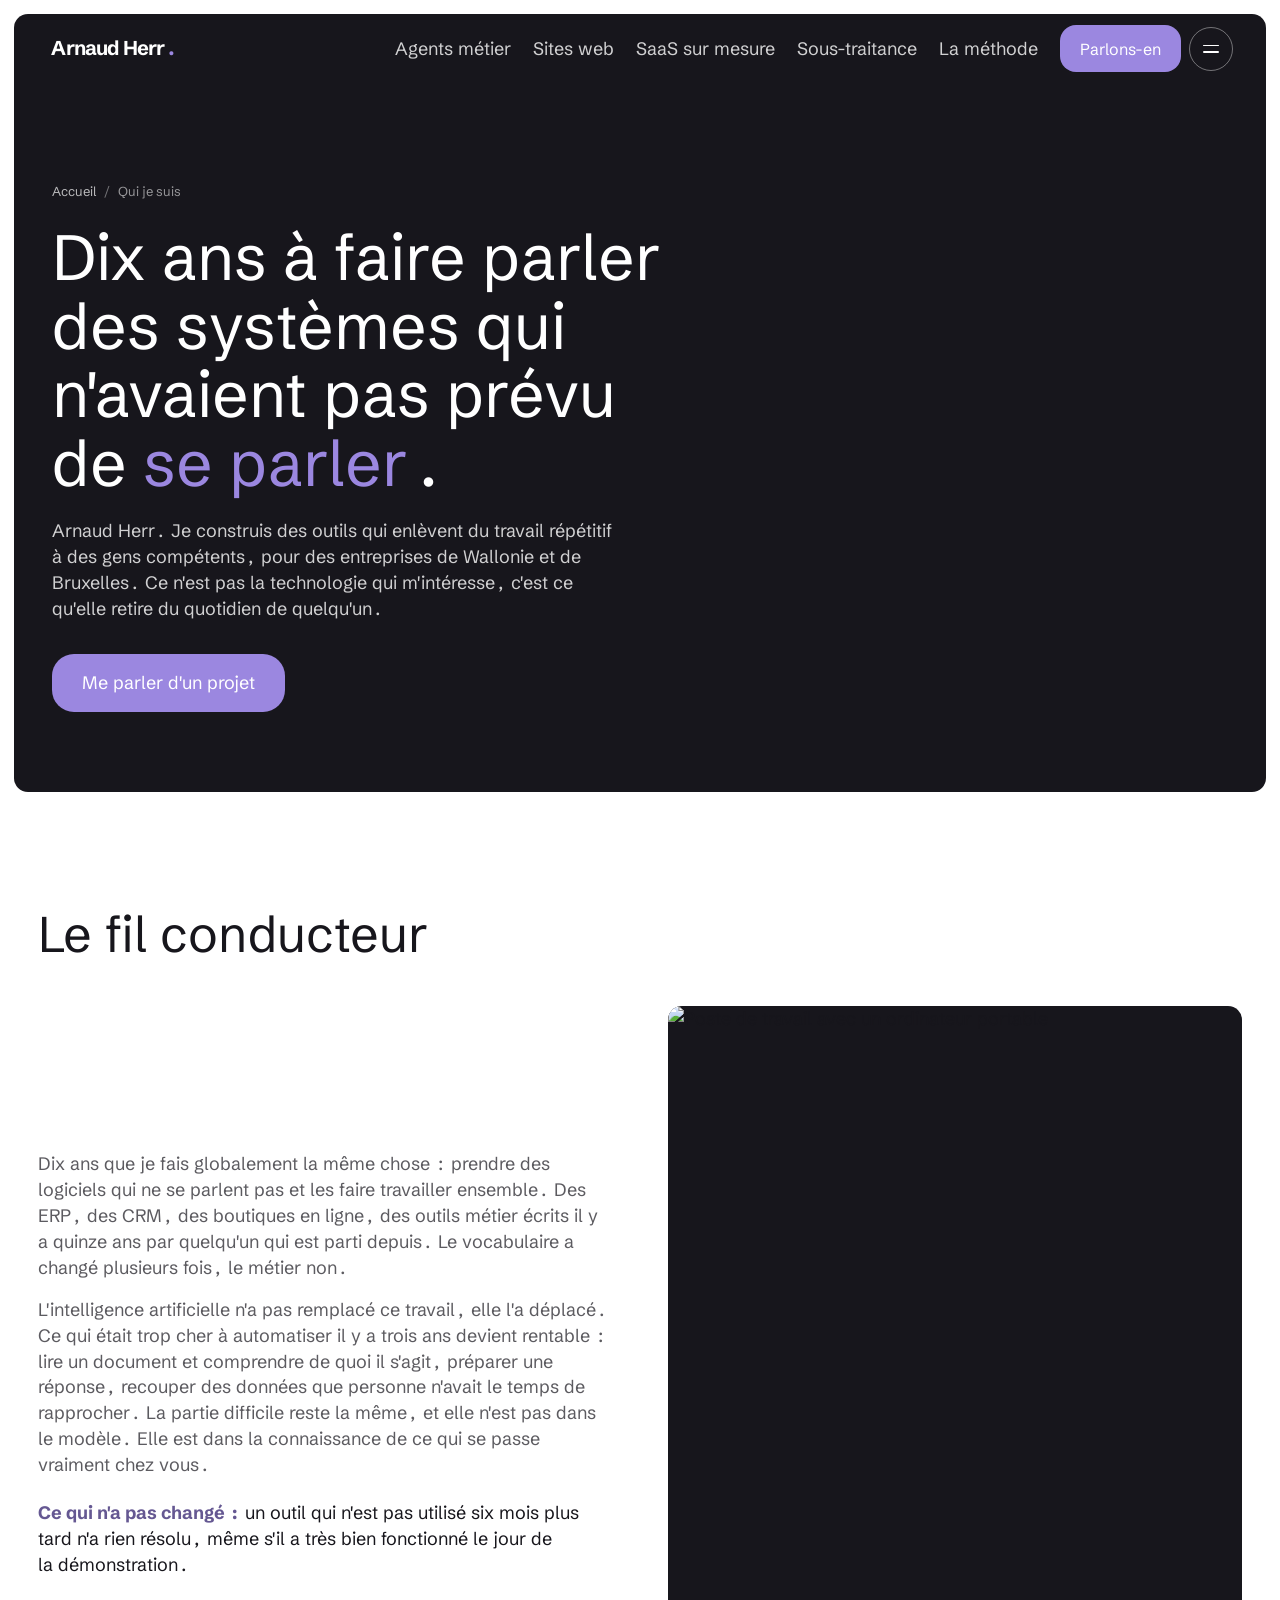
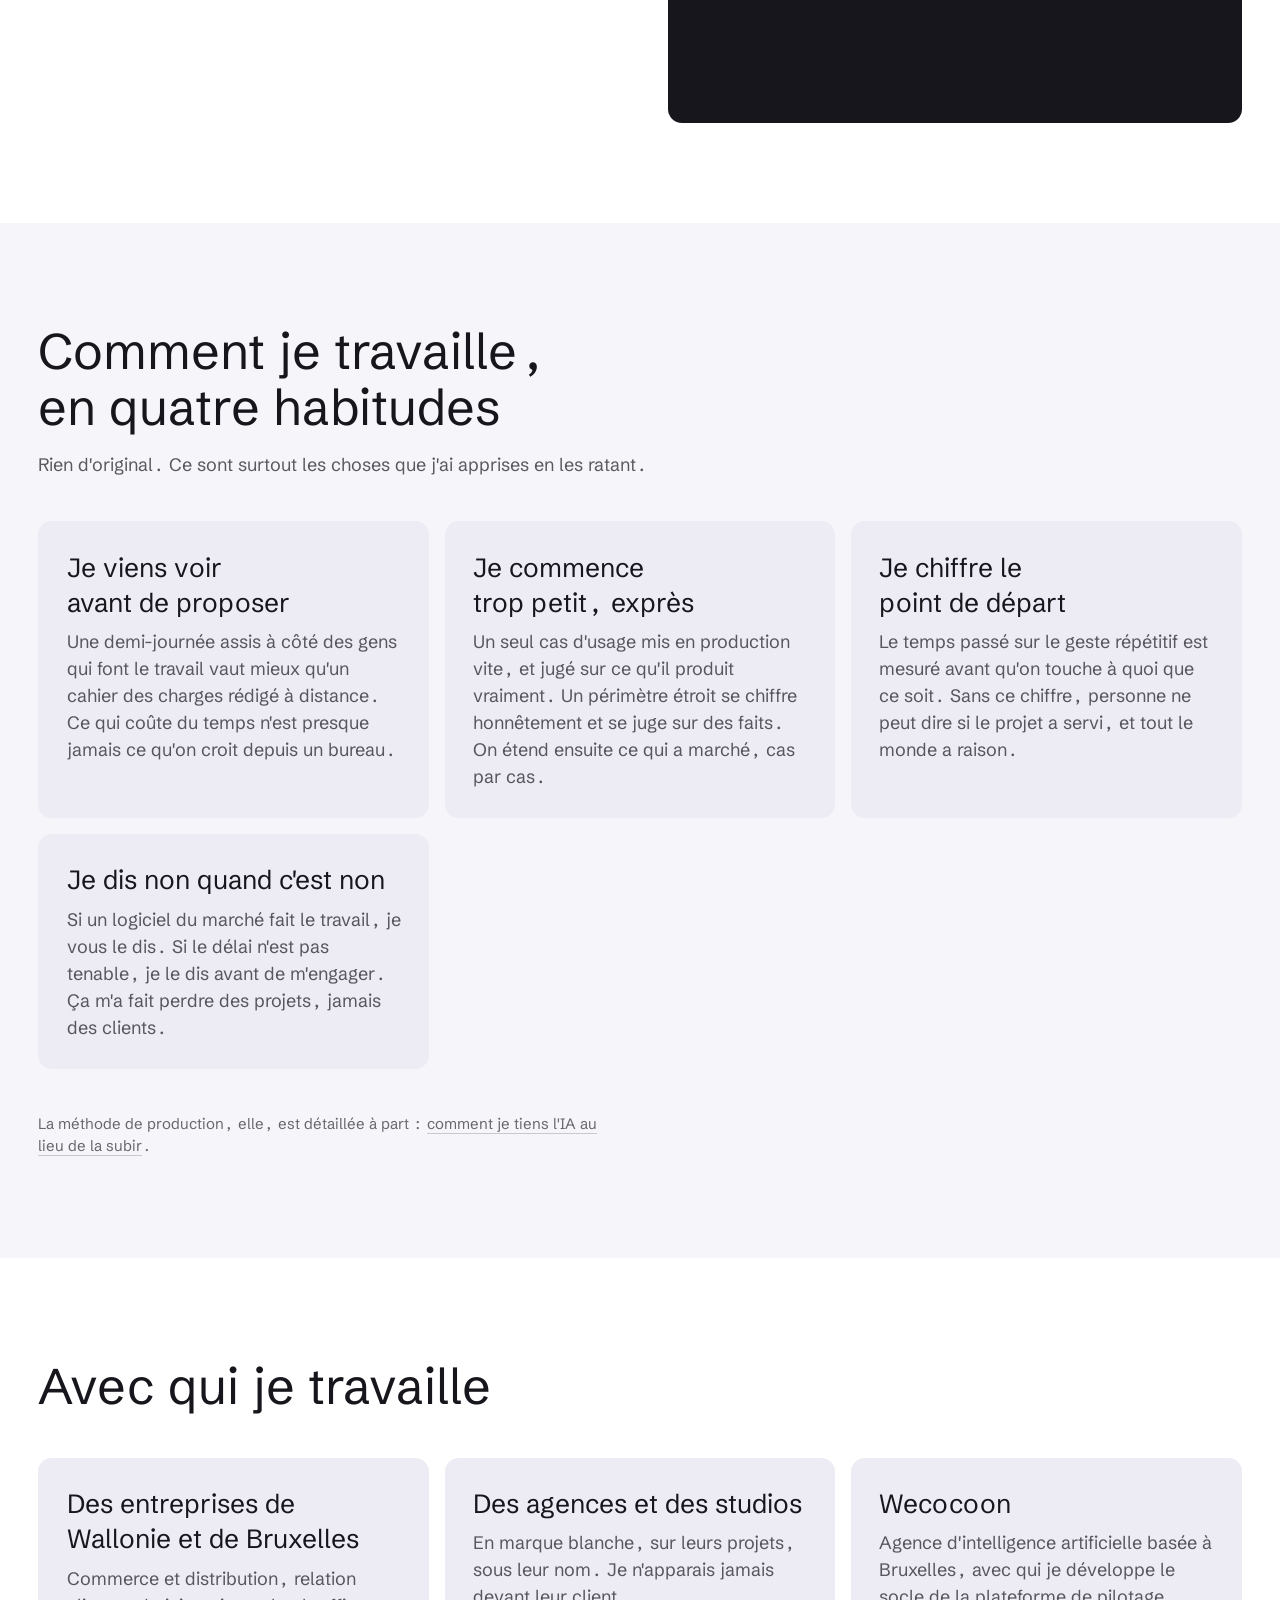
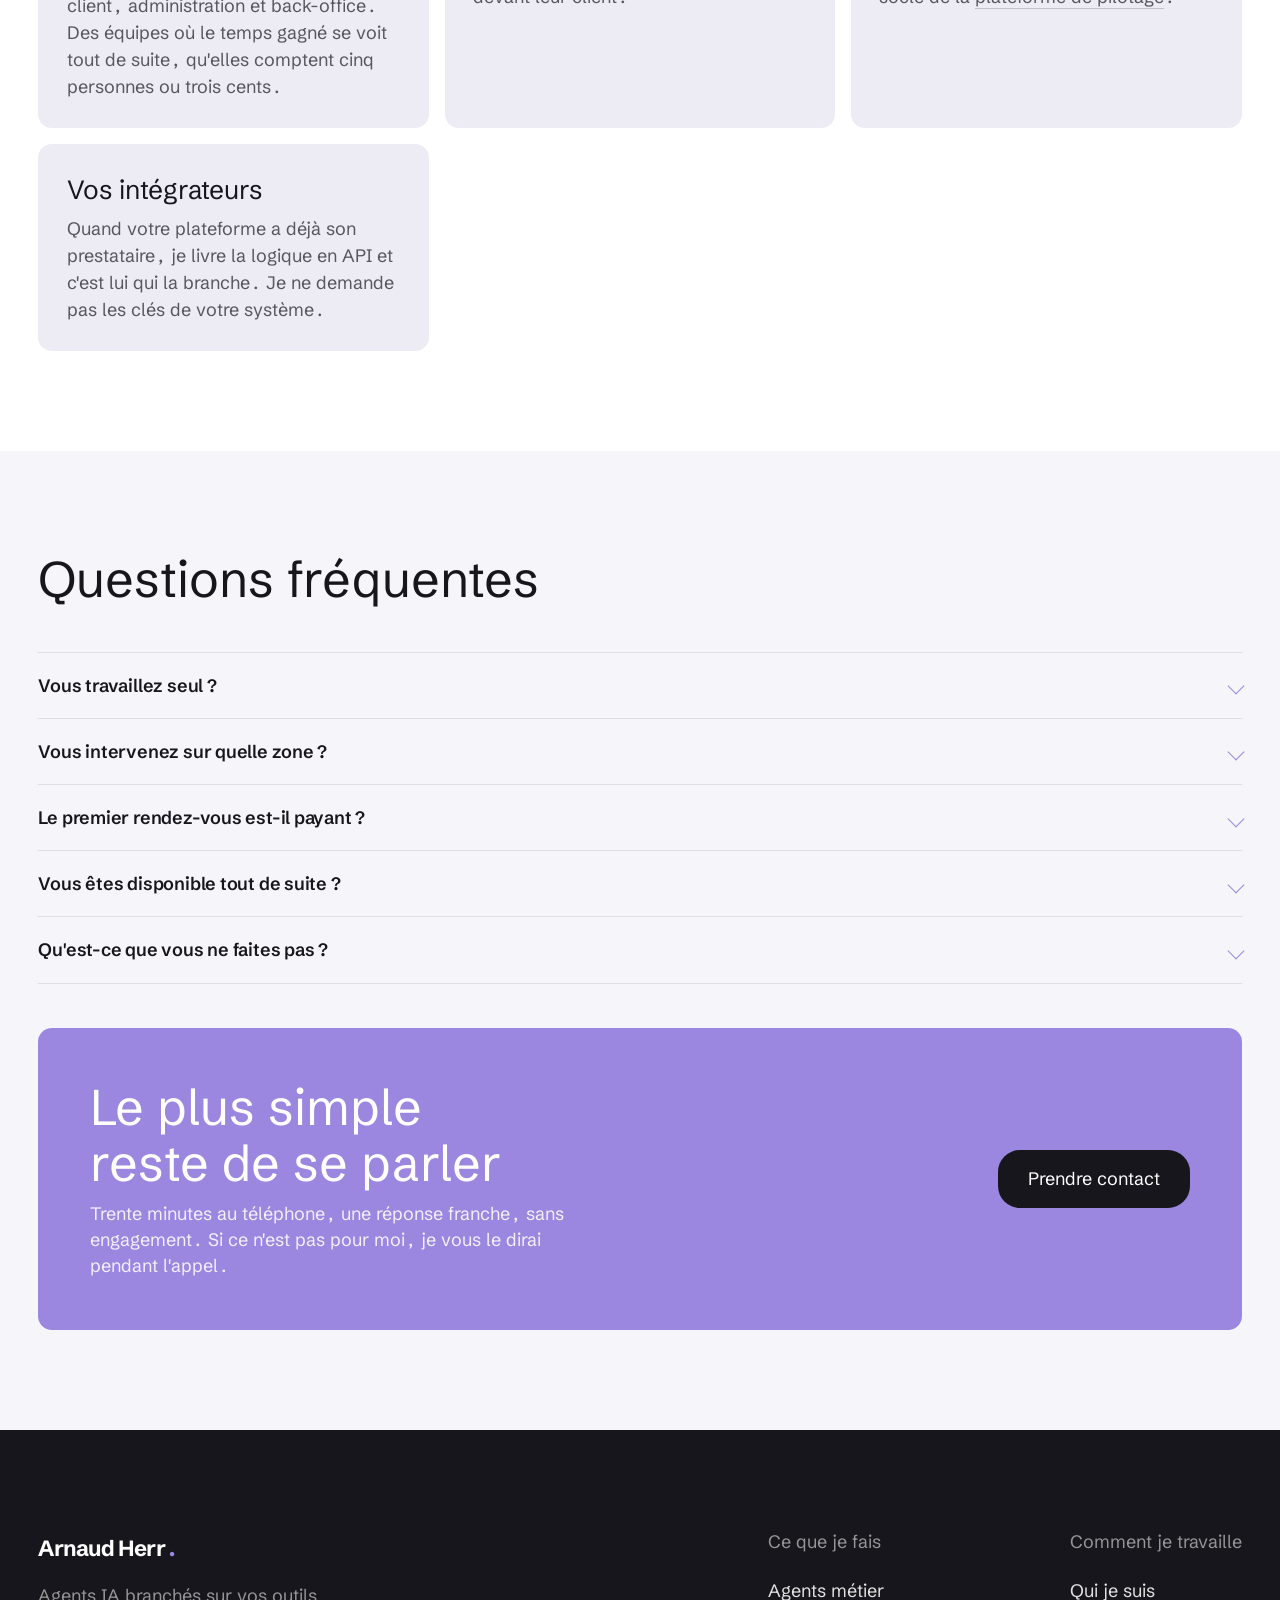
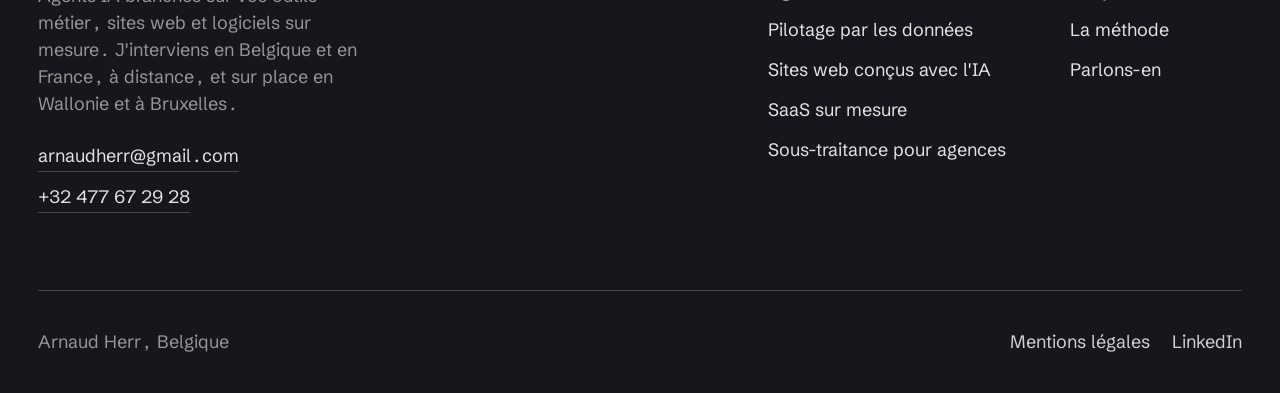
==== commit 5c9026b0: "Qui je suis : aligner le périmètre visible sur la baseline La page annonçait encore des entreprises " ====
--- a/a-propos/index.html
+++ b/a-propos/index.html
@@ -7,7 +7,7 @@
 <meta name="theme-color" content="#1B1B19">
 
 <title>Qui je suis | Arnaud Herr, Belgique et France</title>
-<meta name="description" content="Arnaud Herr, dix ans à connecter des systèmes métier en Belgique. Agents IA, croisement de données, sites et logiciels sur mesure, pour des entreprises belges et françaises.">
+<meta name="description" content="Arnaud Herr, dix ans à connecter des systèmes métier en Belgique. Agents IA, croisement de données, sites et logiciels sur mesure, pour des entreprises de Wallonie et de Bruxelles.">
 <meta name="author" content="Arnaud Herr">
 <meta name="robots" content="index, follow, max-image-preview:large, max-snippet:-1">
 <link rel="canonical" href="https://paperstrip.github.io/website/a-propos/">
@@ -17,13 +17,13 @@
 <meta property="og:site_name" content="Arnaud Herr">
 <meta property="og:url" content="https://paperstrip.github.io/website/a-propos/">
 <meta property="og:title" content="Qui je suis | Arnaud Herr, Belgique et France">
-<meta property="og:description" content="Arnaud Herr, dix ans à connecter des systèmes métier en Belgique. Agents IA, croisement de données, sites et logiciels sur mesure, pour des entreprises belges et françaises.">
+<meta property="og:description" content="Arnaud Herr, dix ans à connecter des systèmes métier en Belgique. Agents IA, croisement de données, sites et logiciels sur mesure, pour des entreprises de Wallonie et de Bruxelles.">
 <meta property="og:image" content="https://paperstrip.github.io/website/assets/og.jpg">
 <meta property="og:image:width" content="1200">
 <meta property="og:image:height" content="630">
 <meta name="twitter:card" content="summary_large_image">
 <meta name="twitter:title" content="Qui je suis | Arnaud Herr, Belgique et France">
-<meta name="twitter:description" content="Arnaud Herr, dix ans à connecter des systèmes métier en Belgique. Agents IA, croisement de données, sites et logiciels sur mesure, pour des entreprises belges et françaises.">
+<meta name="twitter:description" content="Arnaud Herr, dix ans à connecter des systèmes métier en Belgique. Agents IA, croisement de données, sites et logiciels sur mesure, pour des entreprises de Wallonie et de Bruxelles.">
 <meta name="twitter:image" content="https://paperstrip.github.io/website/assets/og.jpg">
 
 <link rel="preload" href="../assets/fonts/sg-latin.woff2" as="font" type="font/woff2" crossorigin>
@@ -37,7 +37,7 @@
    "@id": "https://paperstrip.github.io/website/a-propos/#webpage",
    "url": "https://paperstrip.github.io/website/a-propos/",
    "name": "Qui je suis | Arnaud Herr, Belgique et France",
-   "description": "Arnaud Herr, dix ans à connecter des systèmes métier en Belgique. Agents IA, croisement de données, sites et logiciels sur mesure, pour des entreprises belges et françaises.",
+   "description": "Arnaud Herr, dix ans à connecter des systèmes métier en Belgique. Agents IA, croisement de données, sites et logiciels sur mesure, pour des entreprises de Wallonie et de Bruxelles.",
    "isPartOf": {
     "@id": "https://paperstrip.github.io/website/#website"
    },
@@ -222,7 +222,7 @@
       </nav>
       <h1 id="h1" data-rv>Dix ans à faire parler des systèmes qui n'avaient pas prévu de <em>se parler</em>.</h1>
       <p class="lead" data-rv>Arnaud Herr. Je construis des outils qui enlèvent du travail répétitif à des gens
-      compétents, pour des entreprises belges et françaises. Ce n'est pas la technologie qui m'intéresse, c'est ce
+      compétents, pour des entreprises de Wallonie et de Bruxelles. Ce n'est pas la technologie qui m'intéresse, c'est ce
       qu'elle retire du quotidien de quelqu'un.</p>
       <p data-rv>
         <a href="../contact/" class="btn btn-block">Me parler d'un projet</a>
@@ -293,7 +293,7 @@
       <h2 class="sec-head" id="s3" data-rv>Avec qui je travaille</h2>
       <div class="g3">
         <article class="card" data-rv>
-          <h3>Des entreprises belges et françaises</h3>
+          <h3>Des entreprises de Wallonie et de Bruxelles</h3>
           <p>Commerce et distribution, relation client, administration et back-office. Des équipes où le temps gagné
           se voit tout de suite, qu'elles comptent cinq personnes ou trois cents.</p>
         </article>
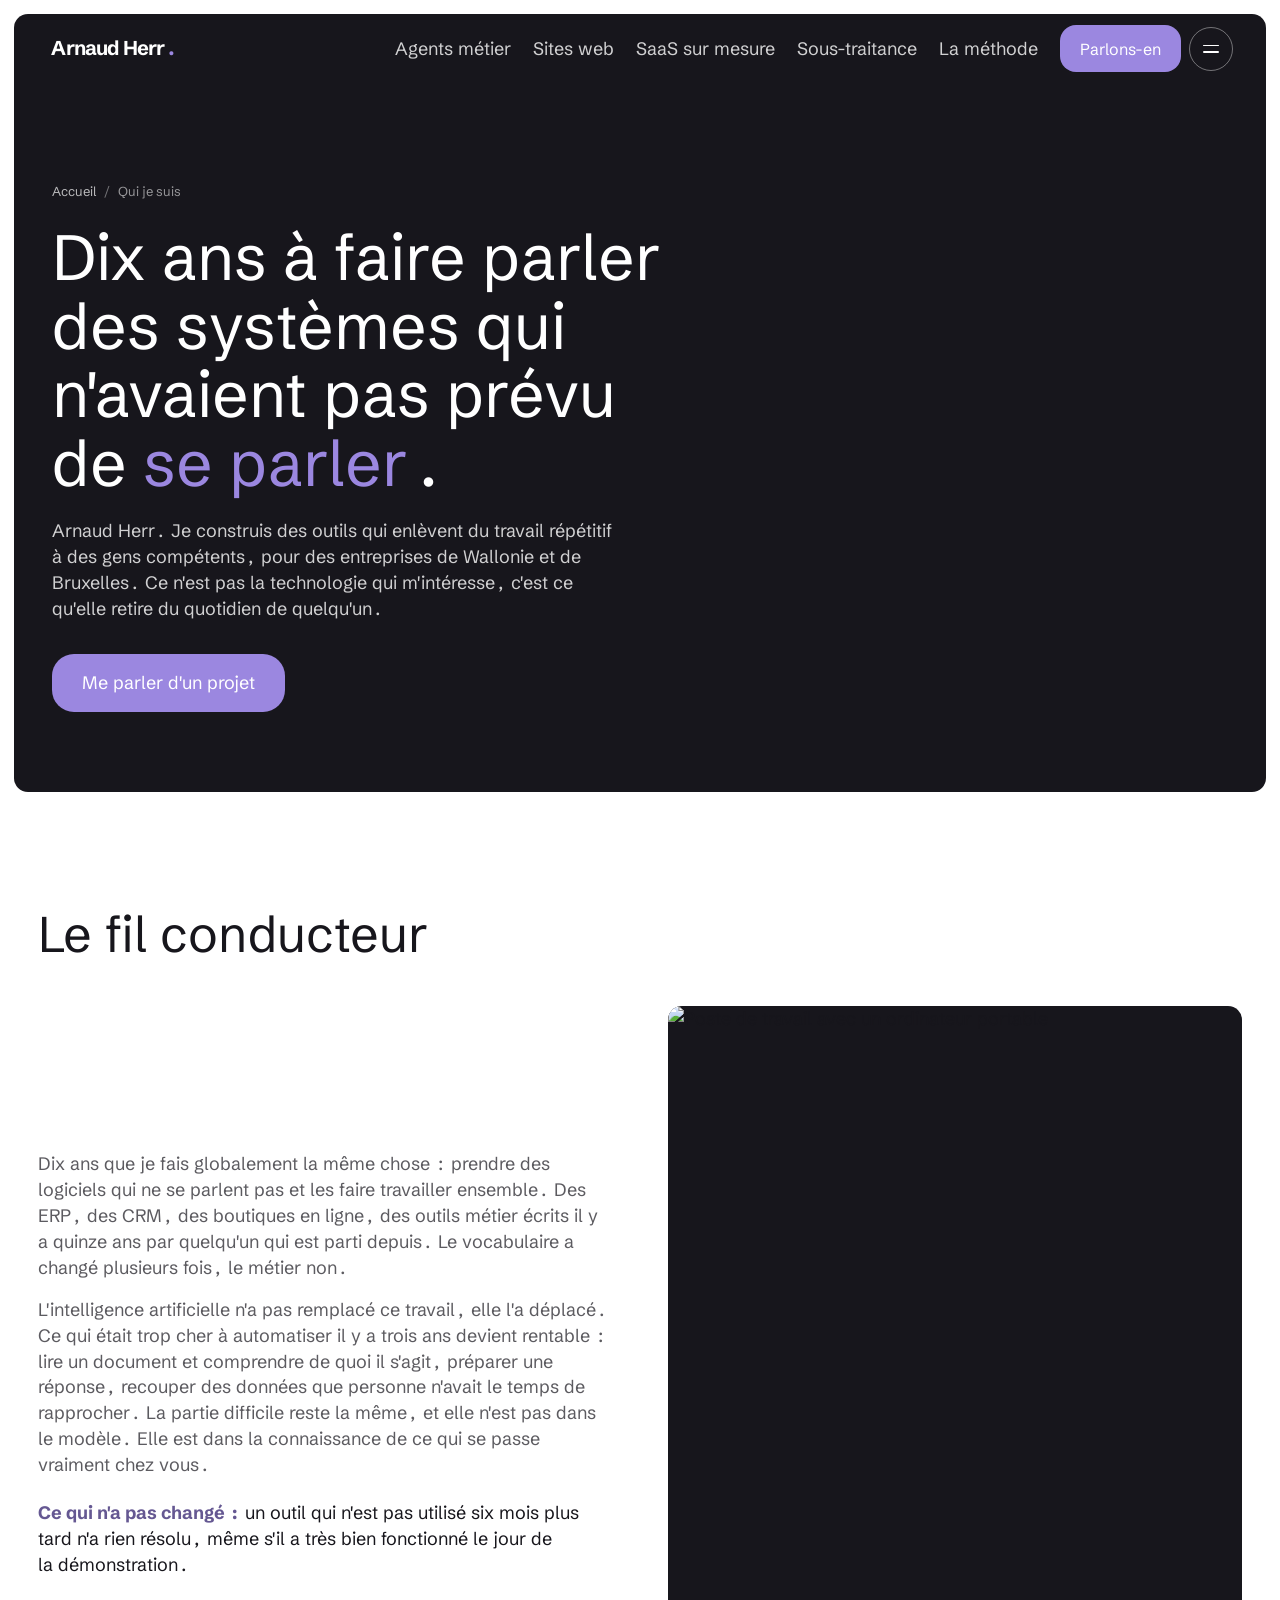
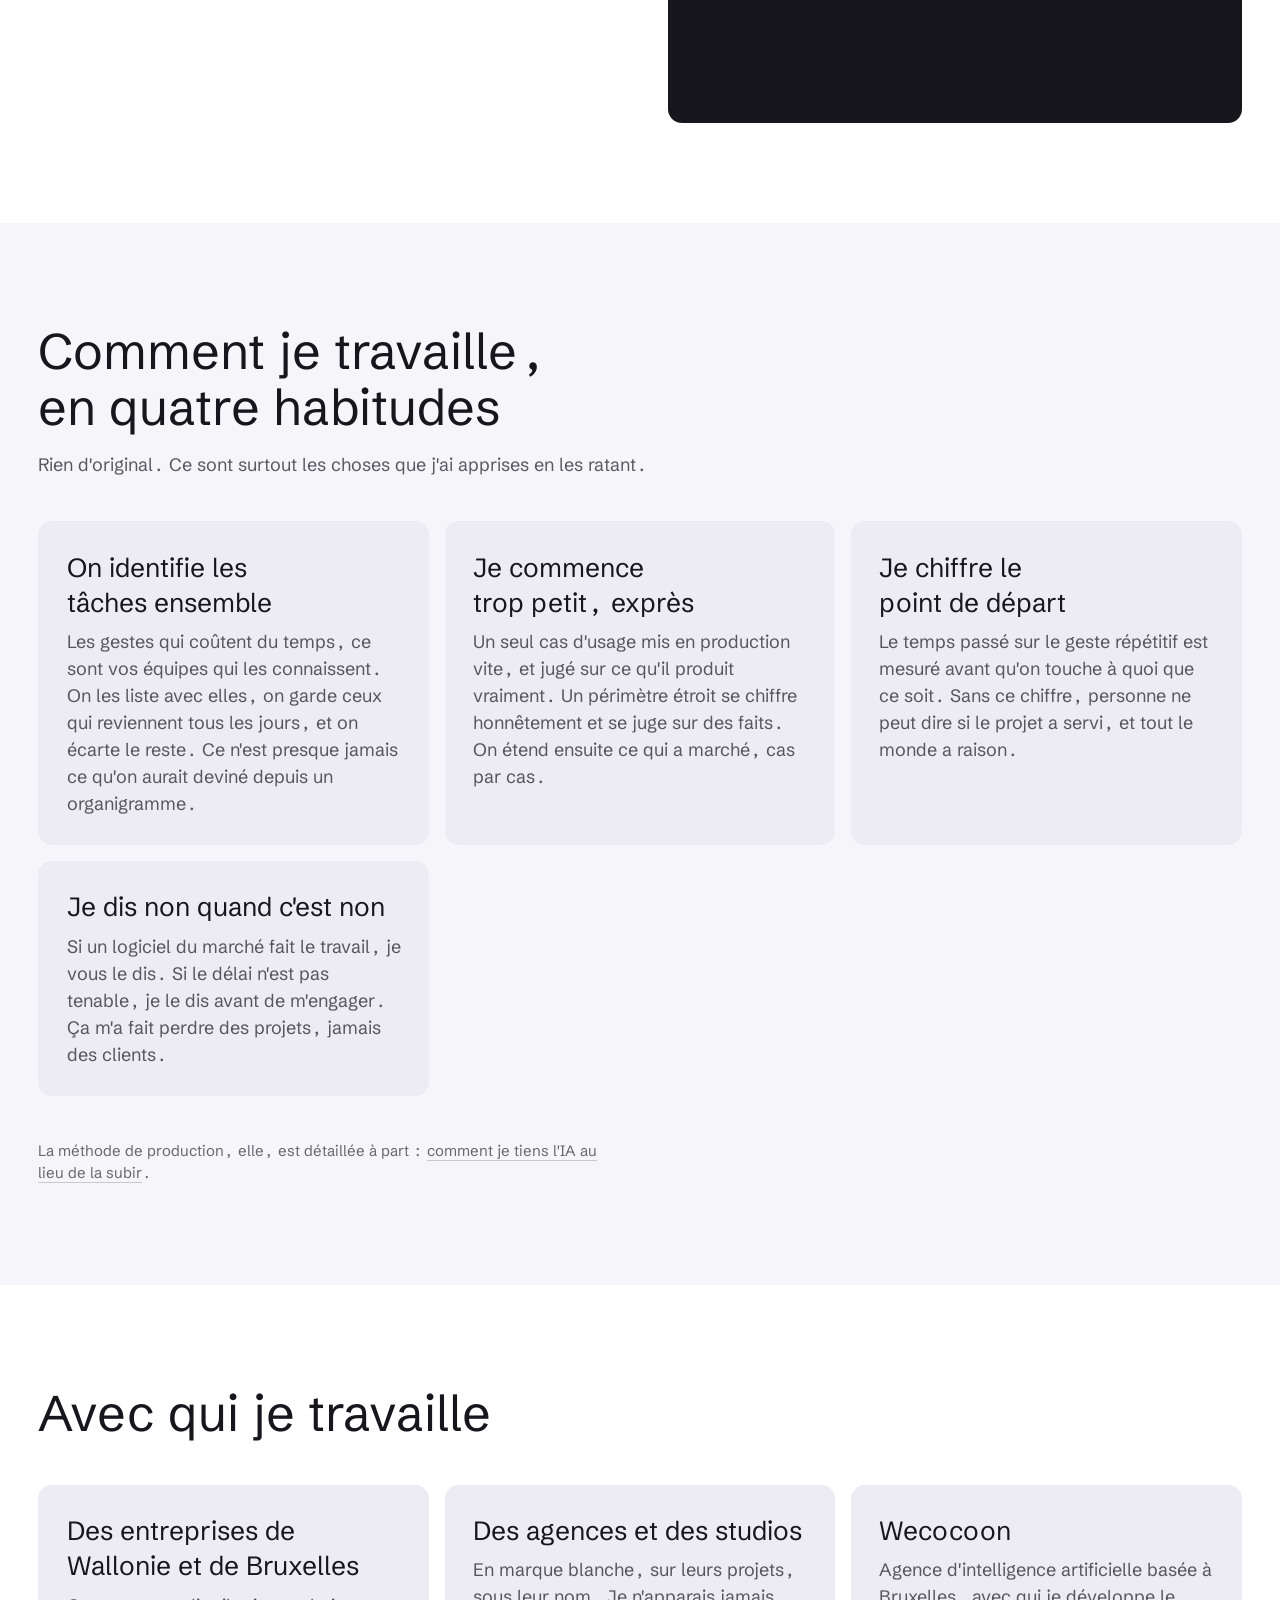
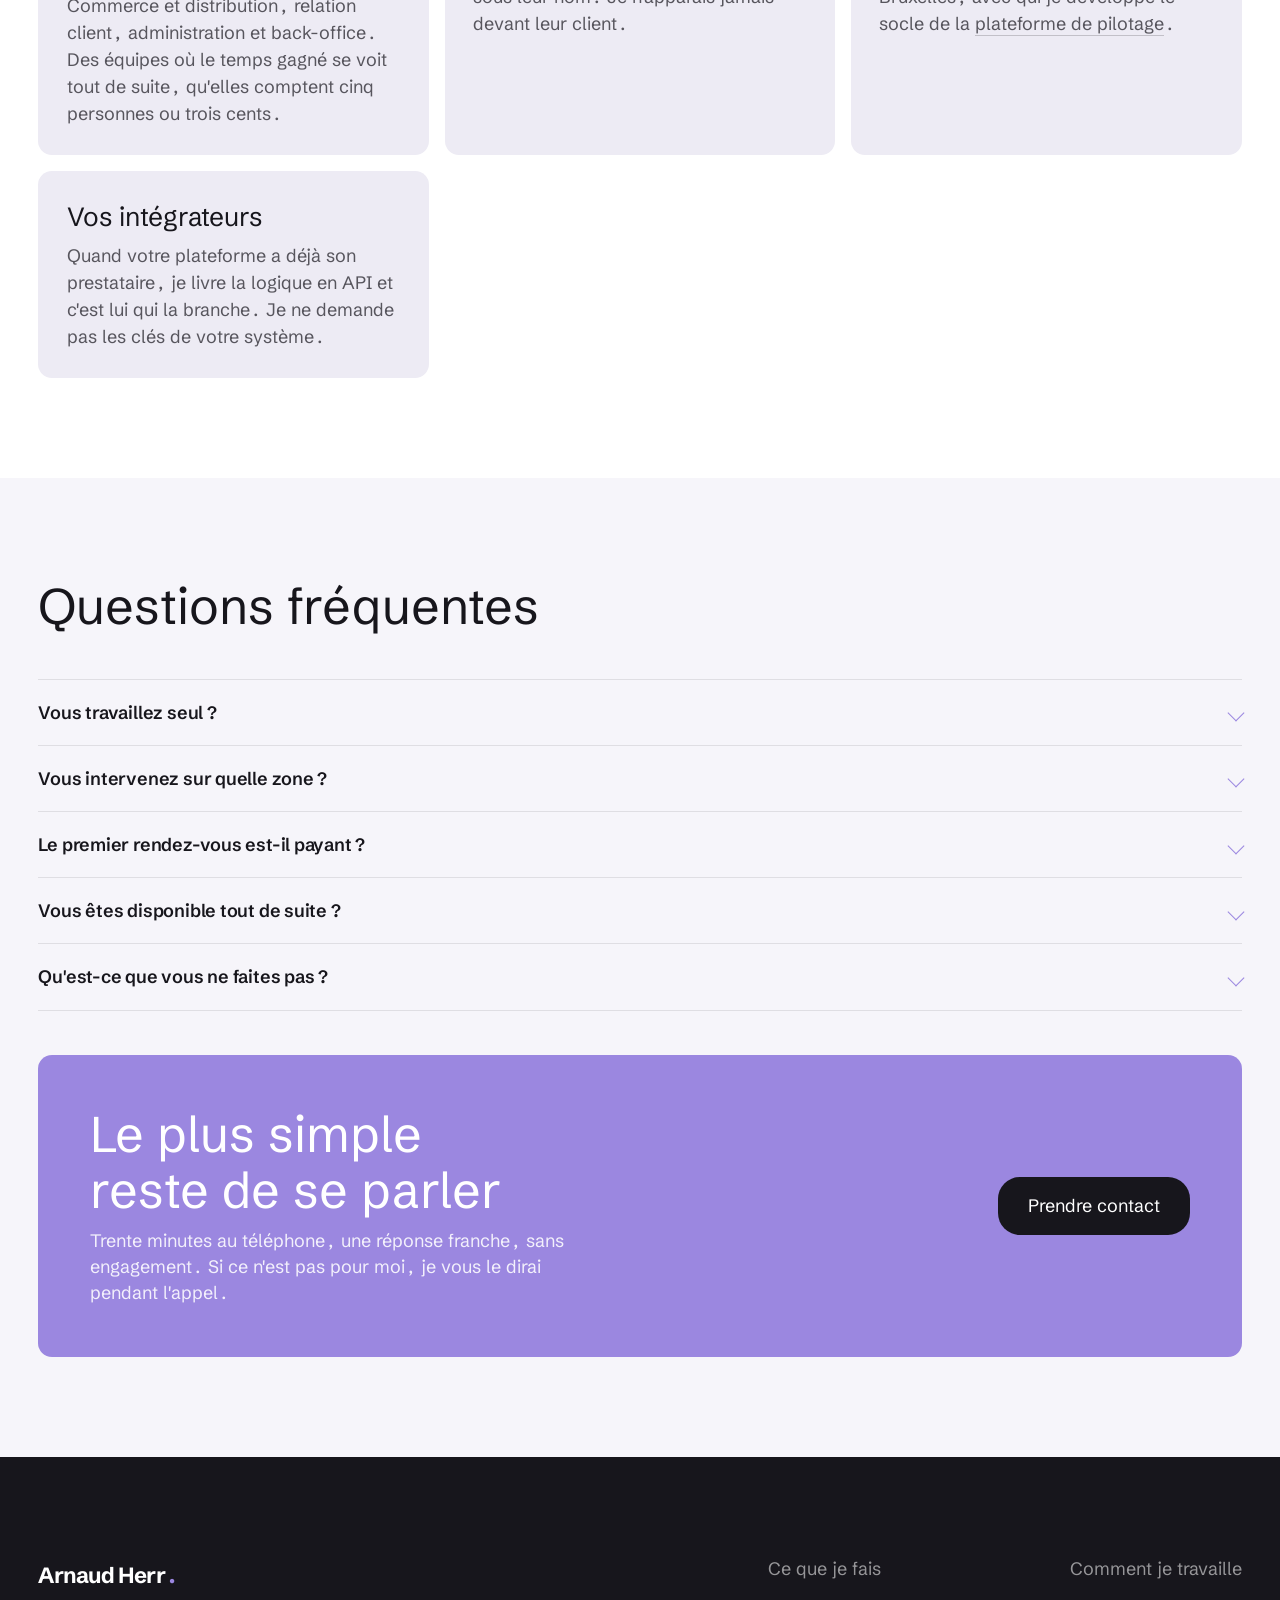
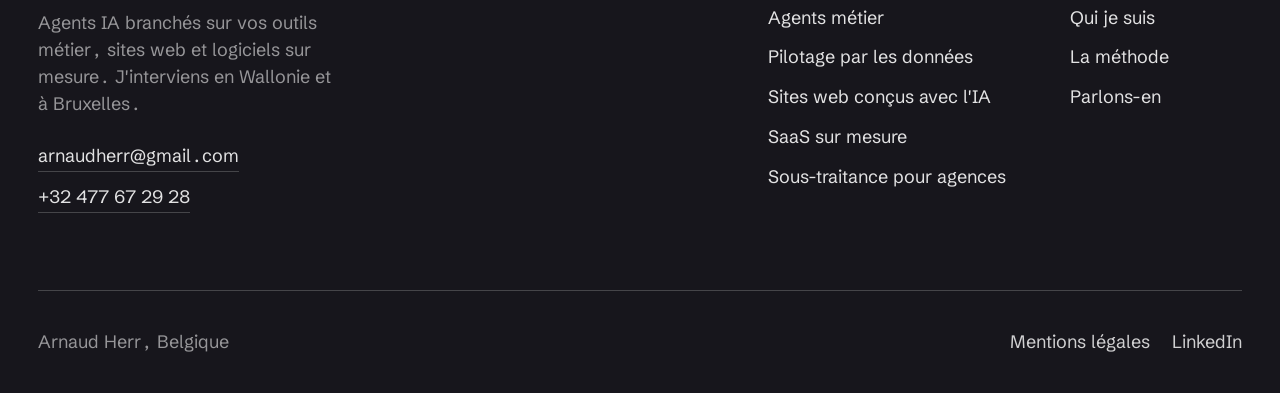
==== commit e165e5a3: "Revenir à la Wallonie et Bruxelles, et remplacer la demi-journée d'observation Le périmètre annoncé " ====
--- a/a-propos/index.html
+++ b/a-propos/index.html
@@ -6,7 +6,7 @@
 <meta name="color-scheme" content="light only">
 <meta name="theme-color" content="#1B1B19">
 
-<title>Qui je suis | Arnaud Herr, Belgique et France</title>
+<title>Qui je suis | Arnaud Herr, Belgique</title>
 <meta name="description" content="Arnaud Herr, dix ans à connecter des systèmes métier en Belgique. Agents IA, croisement de données, sites et logiciels sur mesure, pour des entreprises de Wallonie et de Bruxelles.">
 <meta name="author" content="Arnaud Herr">
 <meta name="robots" content="index, follow, max-image-preview:large, max-snippet:-1">
@@ -16,13 +16,13 @@
 <meta property="og:locale" content="fr_BE">
 <meta property="og:site_name" content="Arnaud Herr">
 <meta property="og:url" content="https://paperstrip.github.io/website/a-propos/">
-<meta property="og:title" content="Qui je suis | Arnaud Herr, Belgique et France">
+<meta property="og:title" content="Qui je suis | Arnaud Herr, Belgique">
 <meta property="og:description" content="Arnaud Herr, dix ans à connecter des systèmes métier en Belgique. Agents IA, croisement de données, sites et logiciels sur mesure, pour des entreprises de Wallonie et de Bruxelles.">
 <meta property="og:image" content="https://paperstrip.github.io/website/assets/og.jpg">
 <meta property="og:image:width" content="1200">
 <meta property="og:image:height" content="630">
 <meta name="twitter:card" content="summary_large_image">
-<meta name="twitter:title" content="Qui je suis | Arnaud Herr, Belgique et France">
+<meta name="twitter:title" content="Qui je suis | Arnaud Herr, Belgique">
 <meta name="twitter:description" content="Arnaud Herr, dix ans à connecter des systèmes métier en Belgique. Agents IA, croisement de données, sites et logiciels sur mesure, pour des entreprises de Wallonie et de Bruxelles.">
 <meta name="twitter:image" content="https://paperstrip.github.io/website/assets/og.jpg">
 
@@ -36,7 +36,7 @@
    "@type": "AboutPage",
    "@id": "https://paperstrip.github.io/website/a-propos/#webpage",
    "url": "https://paperstrip.github.io/website/a-propos/",
-   "name": "Qui je suis | Arnaud Herr, Belgique et France",
+   "name": "Qui je suis | Arnaud Herr, Belgique",
    "description": "Arnaud Herr, dix ans à connecter des systèmes métier en Belgique. Agents IA, croisement de données, sites et logiciels sur mesure, pour des entreprises de Wallonie et de Bruxelles.",
    "isPartOf": {
     "@id": "https://paperstrip.github.io/website/#website"
@@ -94,7 +94,7 @@
      "name": "Vous intervenez sur quelle zone ?",
      "acceptedAnswer": {
       "@type": "Answer",
-      "text": "La Wallonie et Bruxelles pour les rendez-vous sur place, ce qui compte pour la première demi-journée passée à regarder le travail réel. Le reste se fait très bien à distance, y compris depuis la Flandre, mais je travaille en français."
+      "text": "La Wallonie et Bruxelles pour les rendez-vous sur place. Le reste se fait très bien à distance, y compris depuis la Flandre, mais je travaille en français."
      }
     },
     {
@@ -102,7 +102,7 @@
      "name": "Le premier rendez-vous est-il payant ?",
      "acceptedAnswer": {
       "@type": "Answer",
-      "text": "Non. La réponse écrite, l'appel de trente minutes et la proposition chiffrée qui en découle ne vous coûtent rien : c'est du commercial, pas du travail. Le cadrage sur place, lui, est une prestation et il est facturé, comme tout ce qui suit. Je vous annonce le montant avant de commencer, et vous décidez à la fin de chaque étape si on continue. Je me méfie des prestataires qui offrent l'audit : ce qui est offert au départ se retrouve toujours dans la facture à l'arrivée."
+      "text": "Non. La réponse écrite, l'appel de trente minutes et la proposition chiffrée qui en découle ne vous coûtent rien : c'est du commercial, pas du travail. Le cadrage, lui, est une prestation et il est facturé, comme tout ce qui suit. Je vous annonce le montant avant de commencer, et vous décidez à la fin de chaque étape si on continue. Je me méfie des prestataires qui offrent l'audit : ce qui est offert au départ se retrouve toujours dans la facture à l'arrivée."
      }
     },
     {
@@ -262,9 +262,10 @@
 
       <div class="g3">
         <article class="card" data-rv>
-          <h3>Je viens voir avant de proposer</h3>
-          <p>Une demi-journée assis à côté des gens qui font le travail vaut mieux qu'un cahier des charges rédigé
-          à distance. Ce qui coûte du temps n'est presque jamais ce qu'on croit depuis un bureau.</p>
+          <h3>On identifie les tâches ensemble</h3>
+          <p>Les gestes qui coûtent du temps, ce sont vos équipes qui les connaissent. On les liste avec elles,
+          on garde ceux qui reviennent tous les jours, et on écarte le reste. Ce n'est presque jamais ce
+          qu'on aurait deviné depuis un organigramme.</p>
         </article>
         <article class="card" data-rv>
           <h3>Je commence trop petit, exprès</h3>
@@ -325,11 +326,11 @@
         </details>
         <details>
           <summary>Vous intervenez sur quelle zone ?</summary>
-          <p>La Wallonie et Bruxelles pour les rendez-vous sur place, ce qui compte pour la première demi-journée passée à regarder le travail réel. Le reste se fait très bien à distance, y compris depuis la Flandre, mais je travaille en français.</p>
+          <p>La Wallonie et Bruxelles pour les rendez-vous sur place. Le reste se fait très bien à distance, y compris depuis la Flandre, mais je travaille en français.</p>
         </details>
         <details>
           <summary>Le premier rendez-vous est-il payant ?</summary>
-          <p>Non. La réponse écrite, l'appel de trente minutes et la proposition chiffrée qui en découle ne vous coûtent rien : c'est du commercial, pas du travail. Le cadrage sur place, lui, est une prestation et il est facturé, comme tout ce qui suit. Je vous annonce le montant avant de commencer, et vous décidez à la fin de chaque étape si on continue. Je me méfie des prestataires qui offrent l'audit : ce qui est offert au départ se retrouve toujours dans la facture à l'arrivée.</p>
+          <p>Non. La réponse écrite, l'appel de trente minutes et la proposition chiffrée qui en découle ne vous coûtent rien : c'est du commercial, pas du travail. Le cadrage, lui, est une prestation et il est facturé, comme tout ce qui suit. Je vous annonce le montant avant de commencer, et vous décidez à la fin de chaque étape si on continue. Je me méfie des prestataires qui offrent l'audit : ce qui est offert au départ se retrouve toujours dans la facture à l'arrivée.</p>
         </details>
         <details>
           <summary>Vous êtes disponible tout de suite ?</summary>
@@ -360,7 +361,7 @@
       <div class="foot-brand">
         <a href="../" class="foot-logo">Arnaud Herr<span>.</span></a>
         <p>Agents IA branchés sur vos outils métier, sites web et logiciels sur mesure.
-        J'interviens en Belgique et en France, à distance, et sur place en Wallonie et à Bruxelles.</p>
+        J'interviens en Wallonie et à Bruxelles.</p>
         <div class="foot-contact">
           <a href="mailto:arnaudherr@gmail.com">arnaudherr@gmail.com</a>
           <a href="tel:+32477672928">+32 477 67 29 28</a>
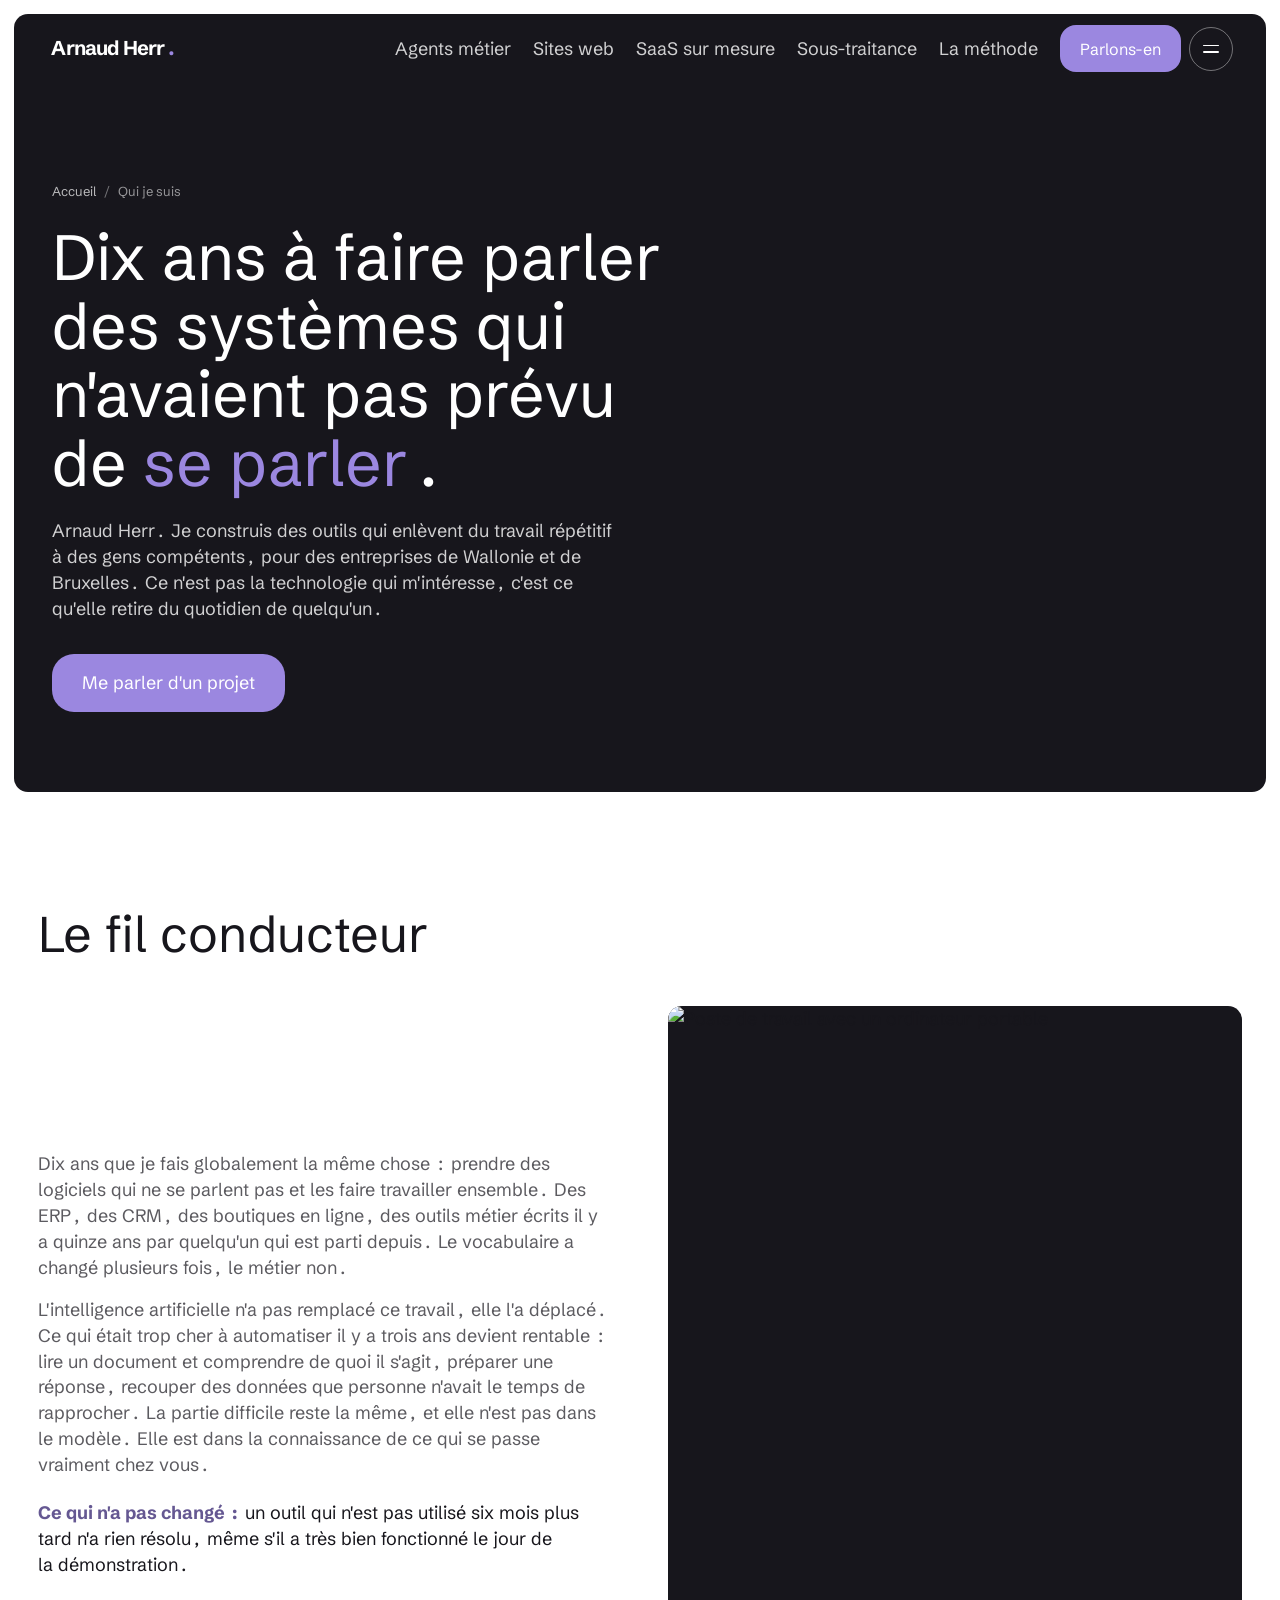
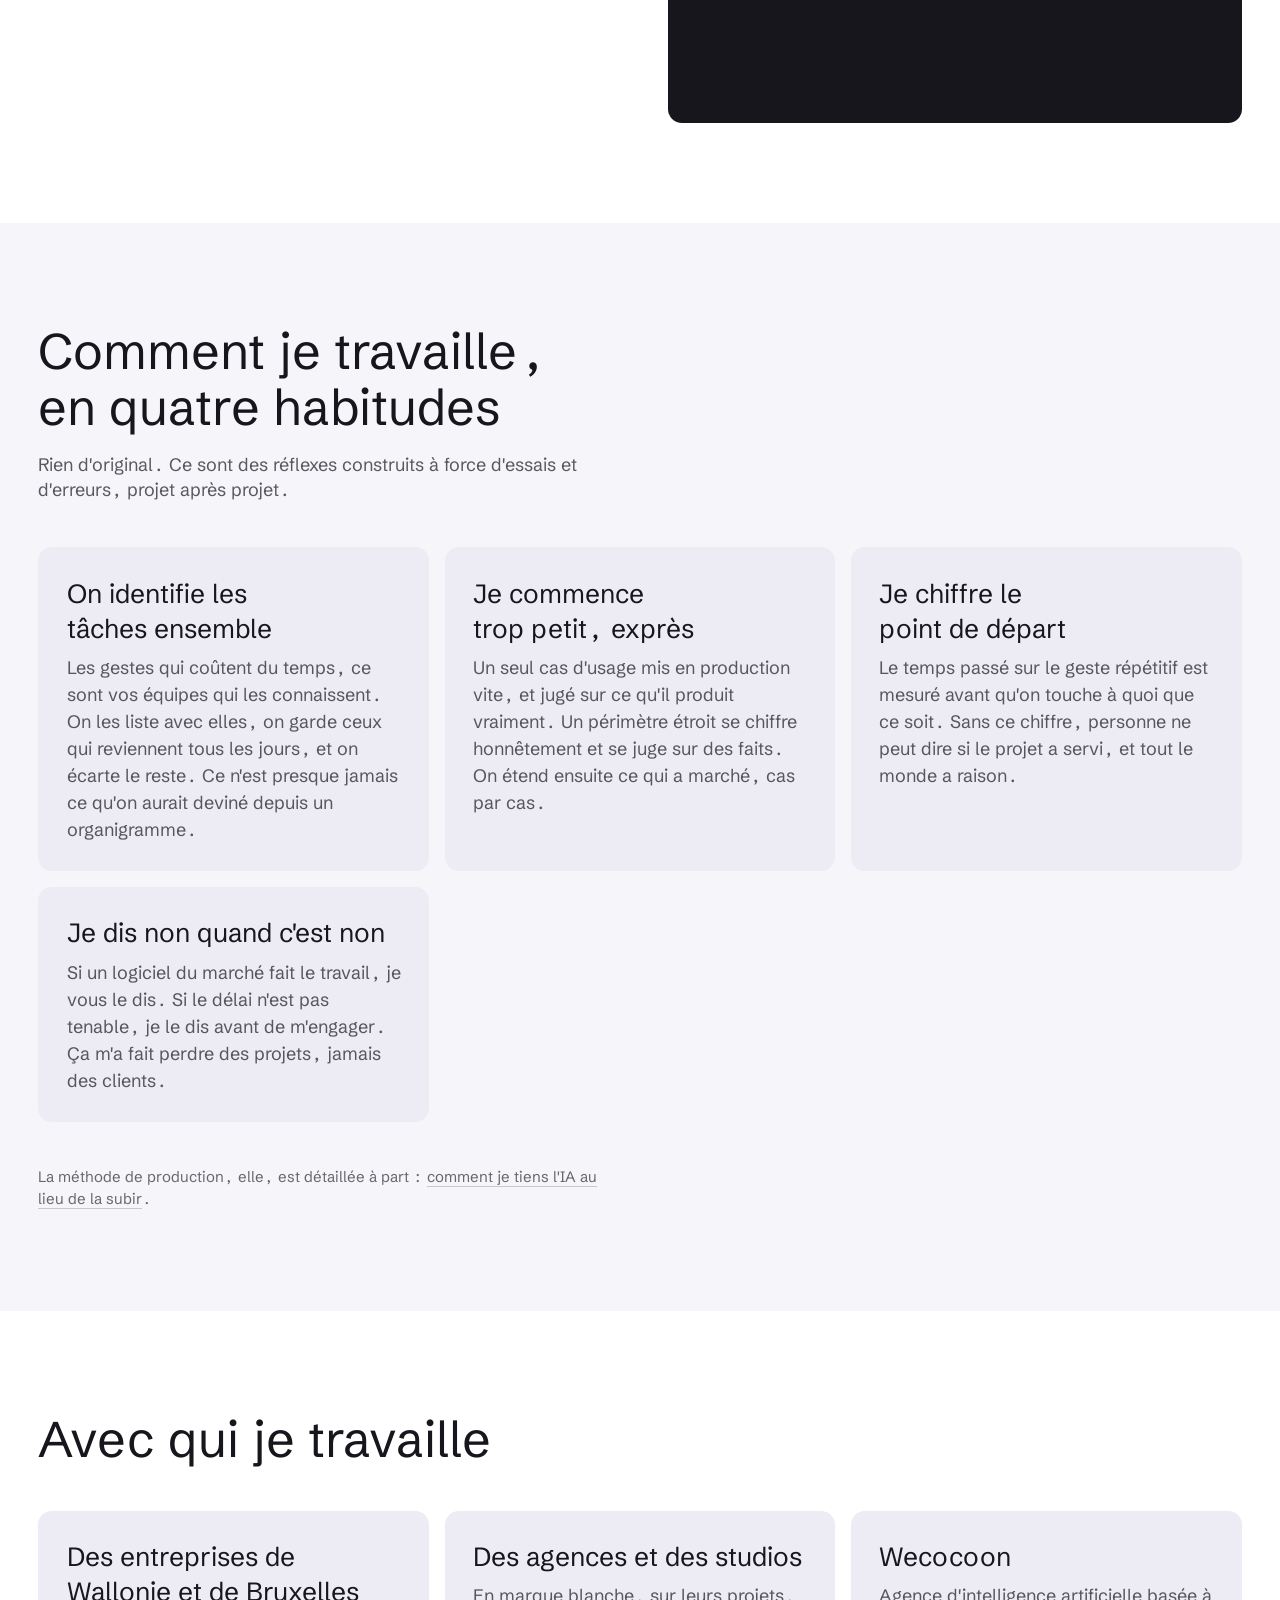
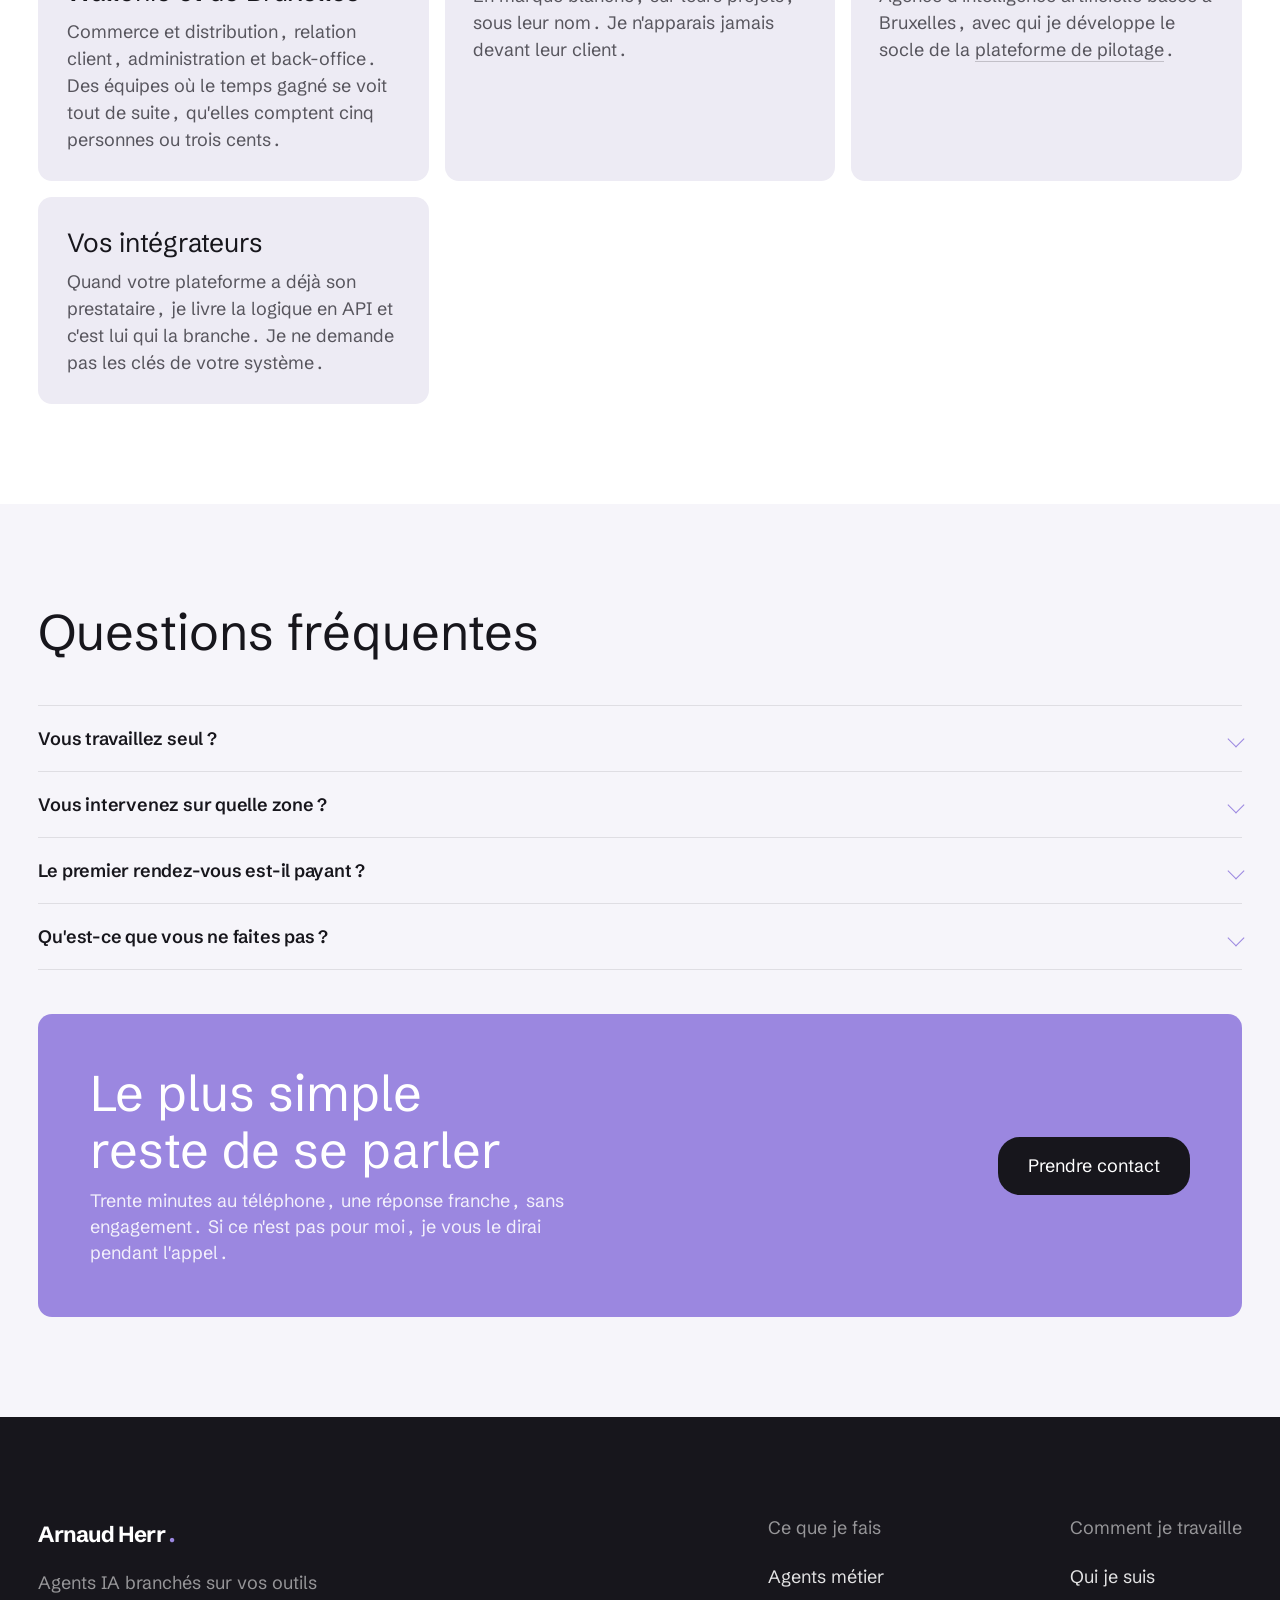
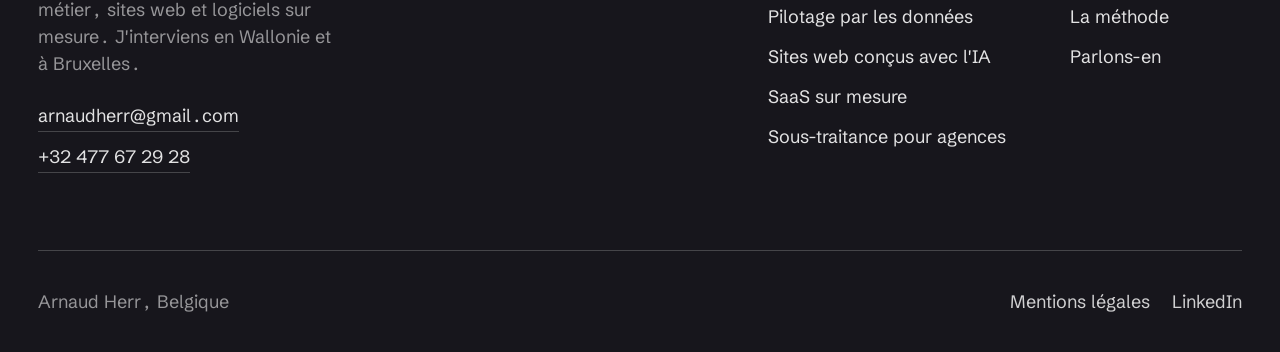
==== commit 1ca63563: "Qui je suis : reformuler l'accroche des habitudes, retirer la disponibilité L'accroche présentait la" ====
--- a/a-propos/index.html
+++ b/a-propos/index.html
@@ -107,14 +107,6 @@
     },
     {
      "@type": "Question",
-     "name": "Vous êtes disponible tout de suite ?",
-     "acceptedAnswer": {
-      "@type": "Answer",
-      "text": "Cela dépend du mois. Dites-moi votre échéance au premier échange : si je ne peux pas la tenir, autant le savoir en trente minutes plutôt qu'après trois réunions."
-     }
-    },
-    {
-     "@type": "Question",
      "name": "Qu'est-ce que vous ne faites pas ?",
      "acceptedAnswer": {
       "@type": "Answer",
@@ -258,7 +250,7 @@
   <section class="sec-soft" aria-labelledby="s2">
     <div class="wrap">
       <h2 class="sec-head" id="s2" data-rv>Comment je travaille, en quatre habitudes</h2>
-      <p class="lead" data-rv>Rien d'original. Ce sont surtout les choses que j'ai apprises en les ratant.</p>
+      <p class="lead" data-rv>Rien d'original. Ce sont des réflexes construits à force d'essais et d'erreurs, projet après projet.</p>
 
       <div class="g3">
         <article class="card" data-rv>
@@ -333,10 +325,6 @@
           <p>Non. La réponse écrite, l'appel de trente minutes et la proposition chiffrée qui en découle ne vous coûtent rien : c'est du commercial, pas du travail. Le cadrage, lui, est une prestation et il est facturé, comme tout ce qui suit. Je vous annonce le montant avant de commencer, et vous décidez à la fin de chaque étape si on continue. Je me méfie des prestataires qui offrent l'audit : ce qui est offert au départ se retrouve toujours dans la facture à l'arrivée.</p>
         </details>
         <details>
-          <summary>Vous êtes disponible tout de suite ?</summary>
-          <p>Cela dépend du mois. Dites-moi votre échéance au premier échange : si je ne peux pas la tenir, autant le savoir en trente minutes plutôt qu'après trois réunions.</p>
-        </details>
-        <details>
           <summary>Qu'est-ce que vous ne faites pas ?</summary>
           <p>Le référencement seul, sans le site. La reprise d'un projet dont personne ne veut assumer l'historique. Les démonstrations d'intelligence artificielle destinées à impressionner un comité. Et les projets où la réponse honnête est qu'un logiciel du marché ferait l'affaire pour moins cher : dans ce cas je le dis.</p>
         </details>
